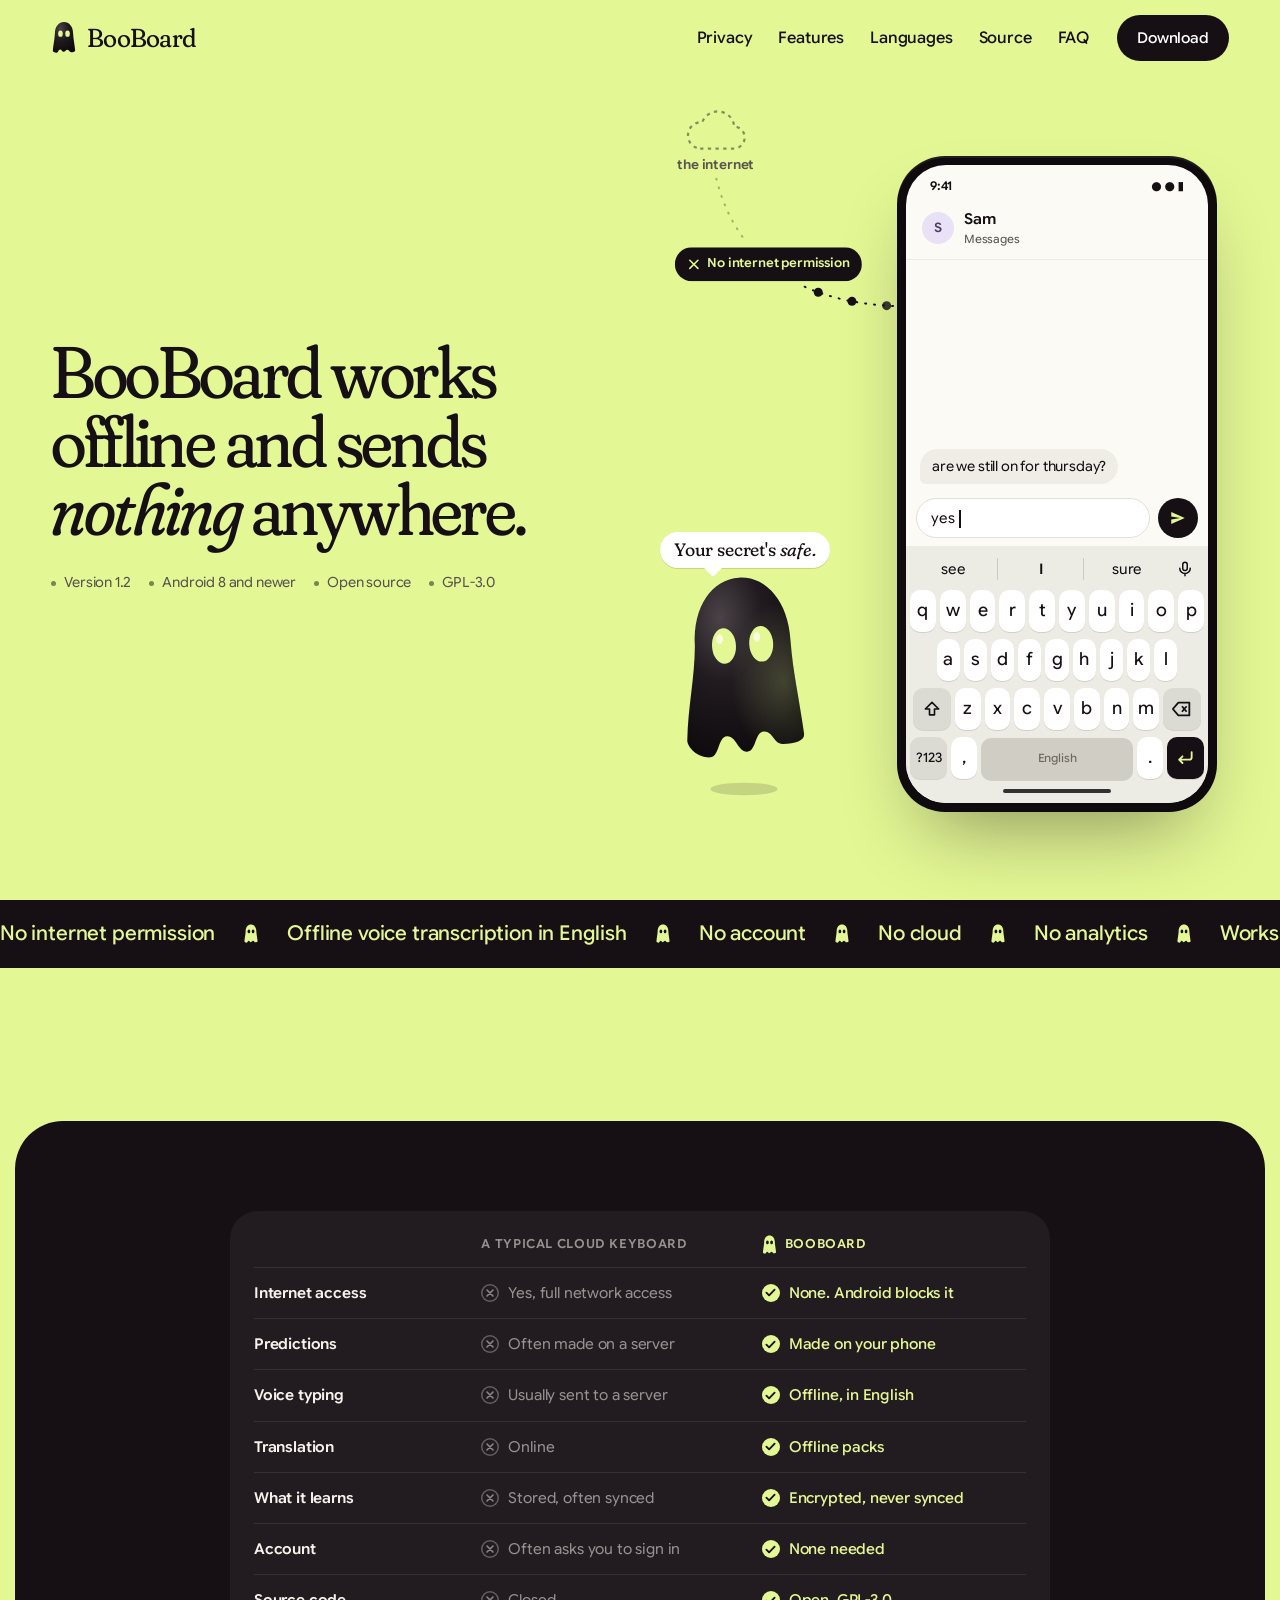
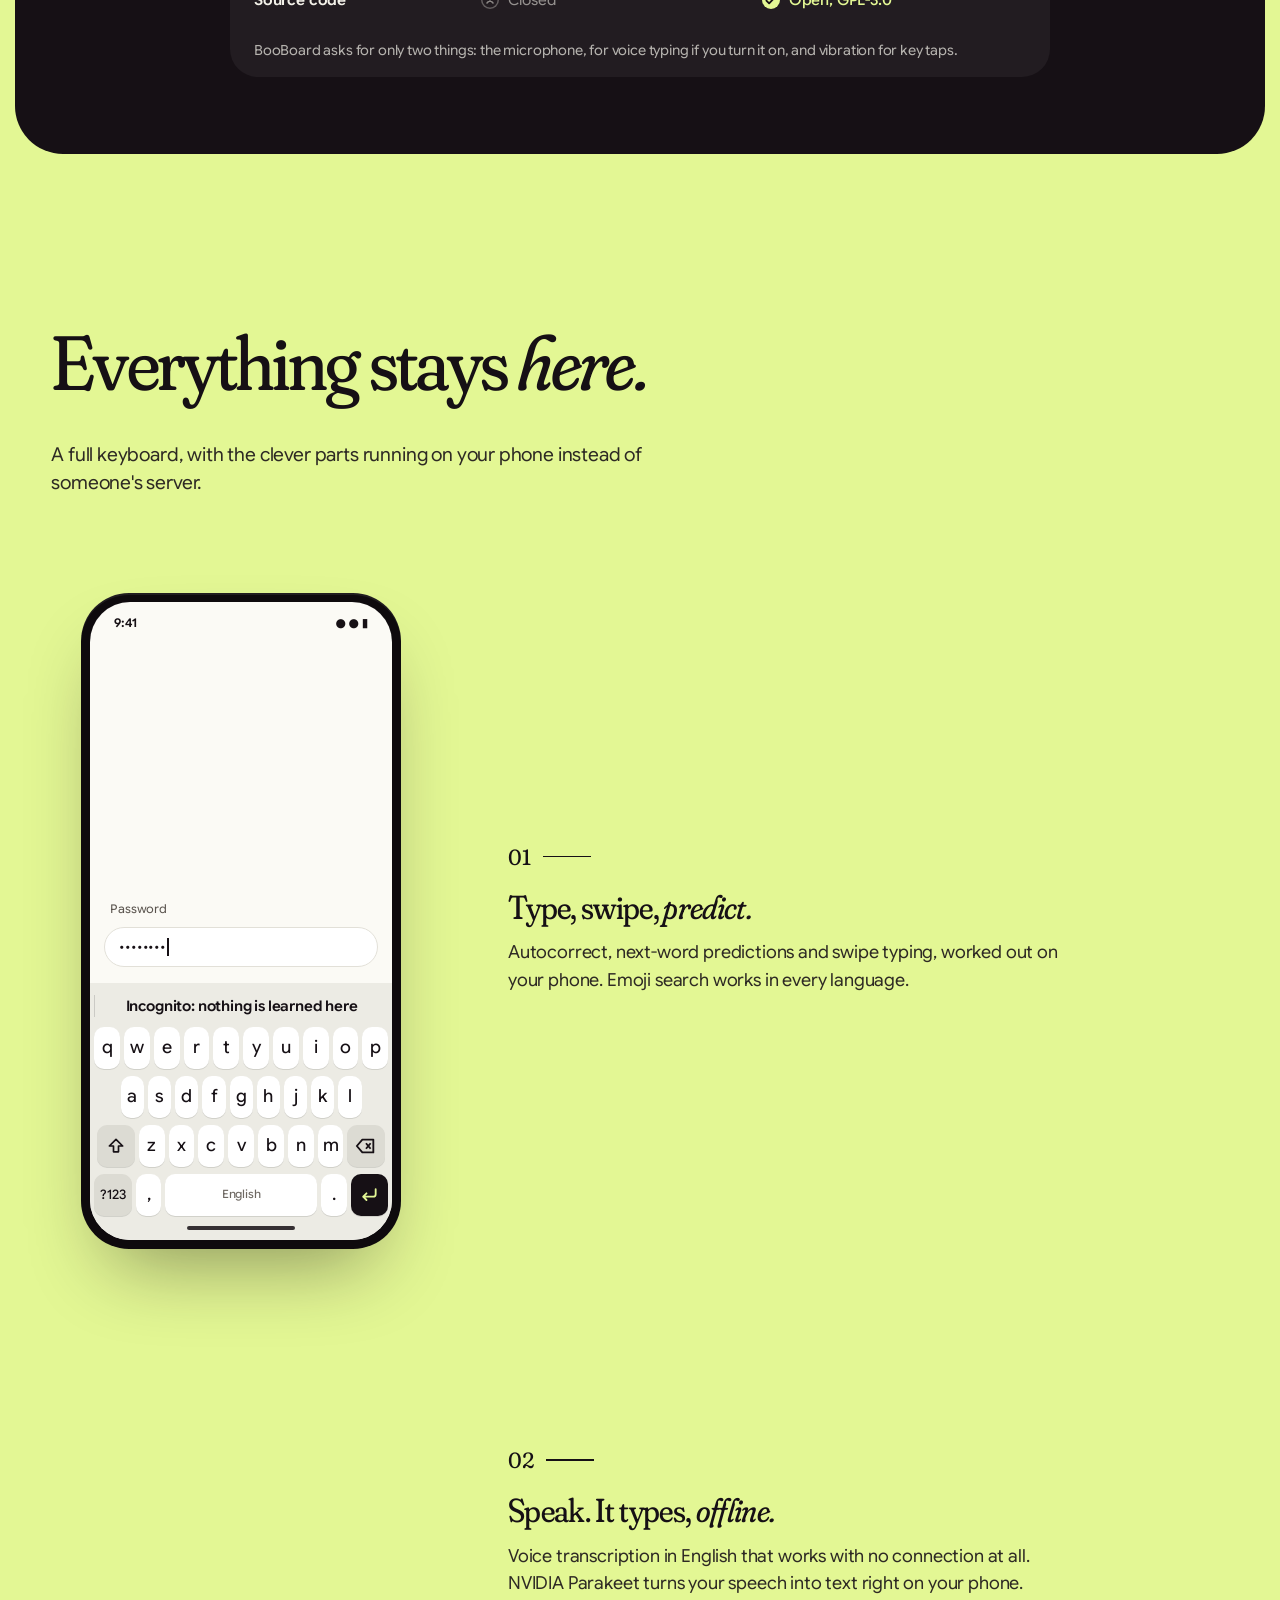
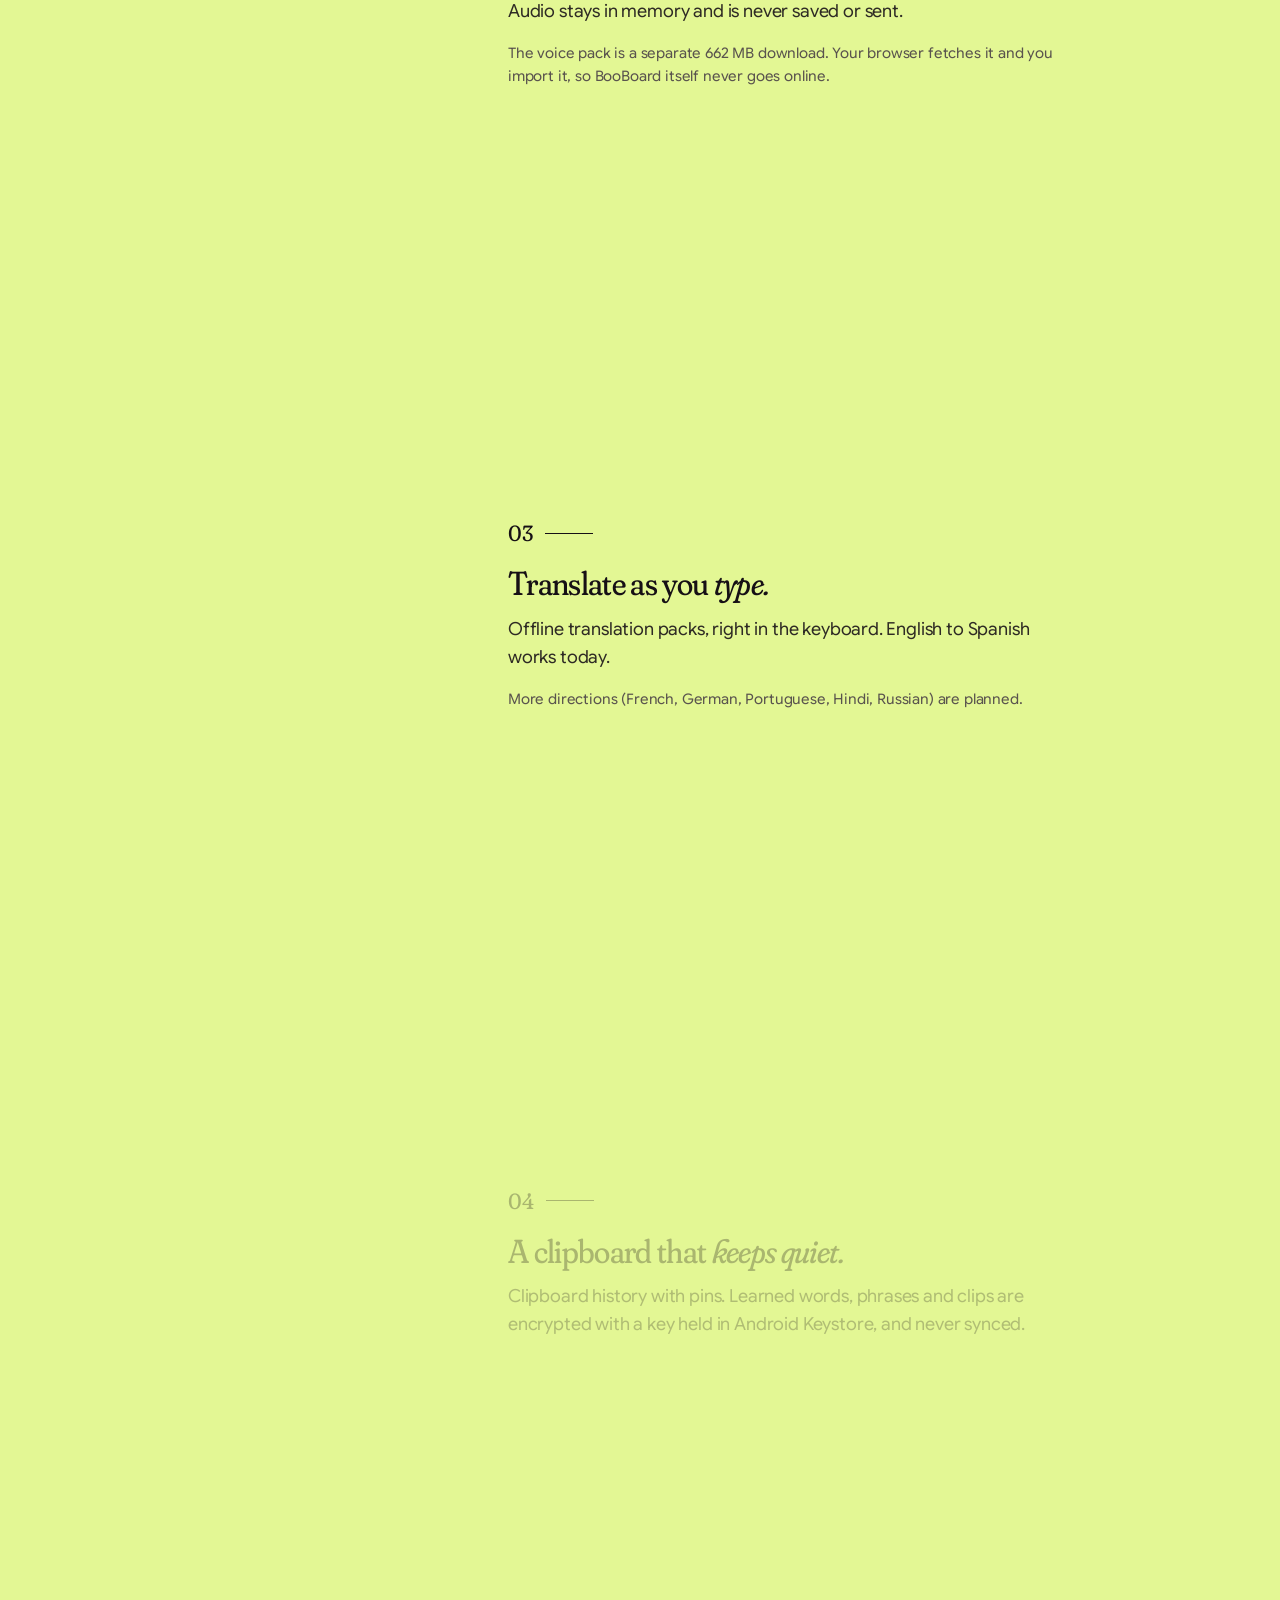
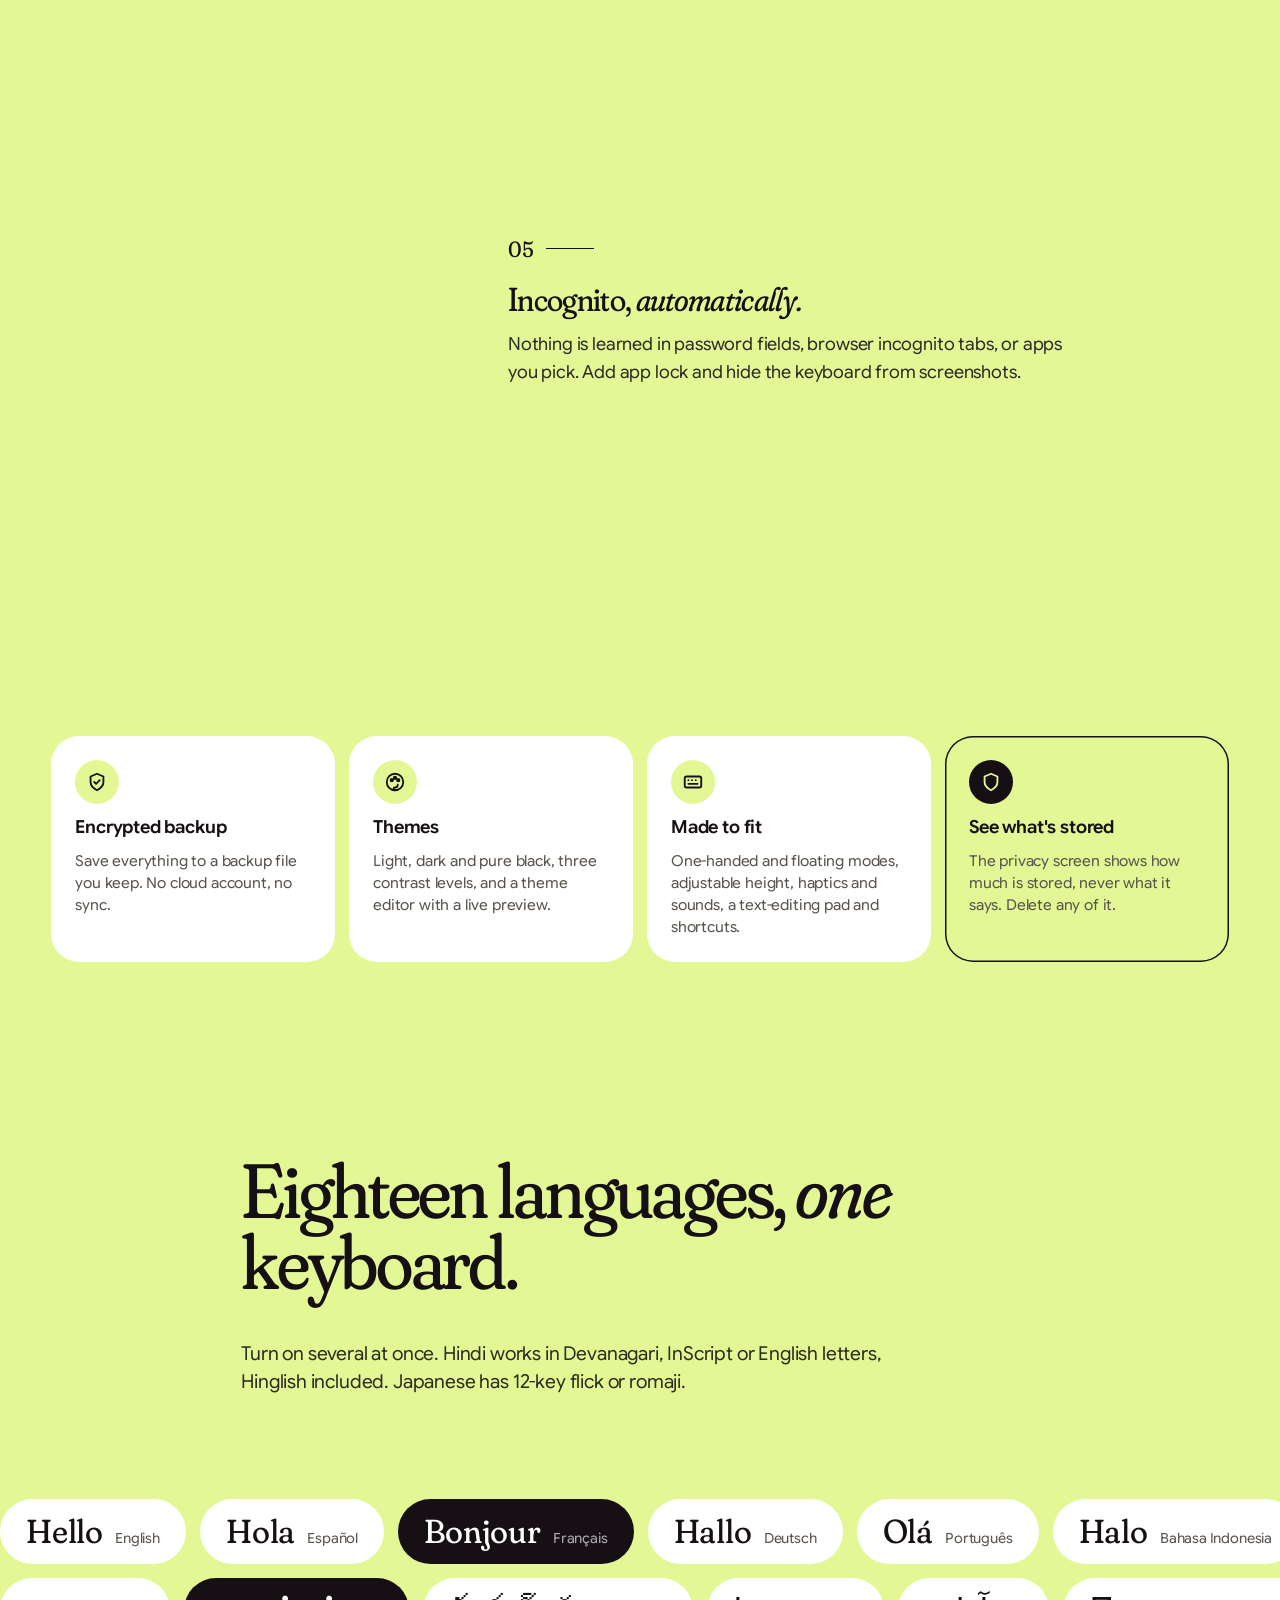
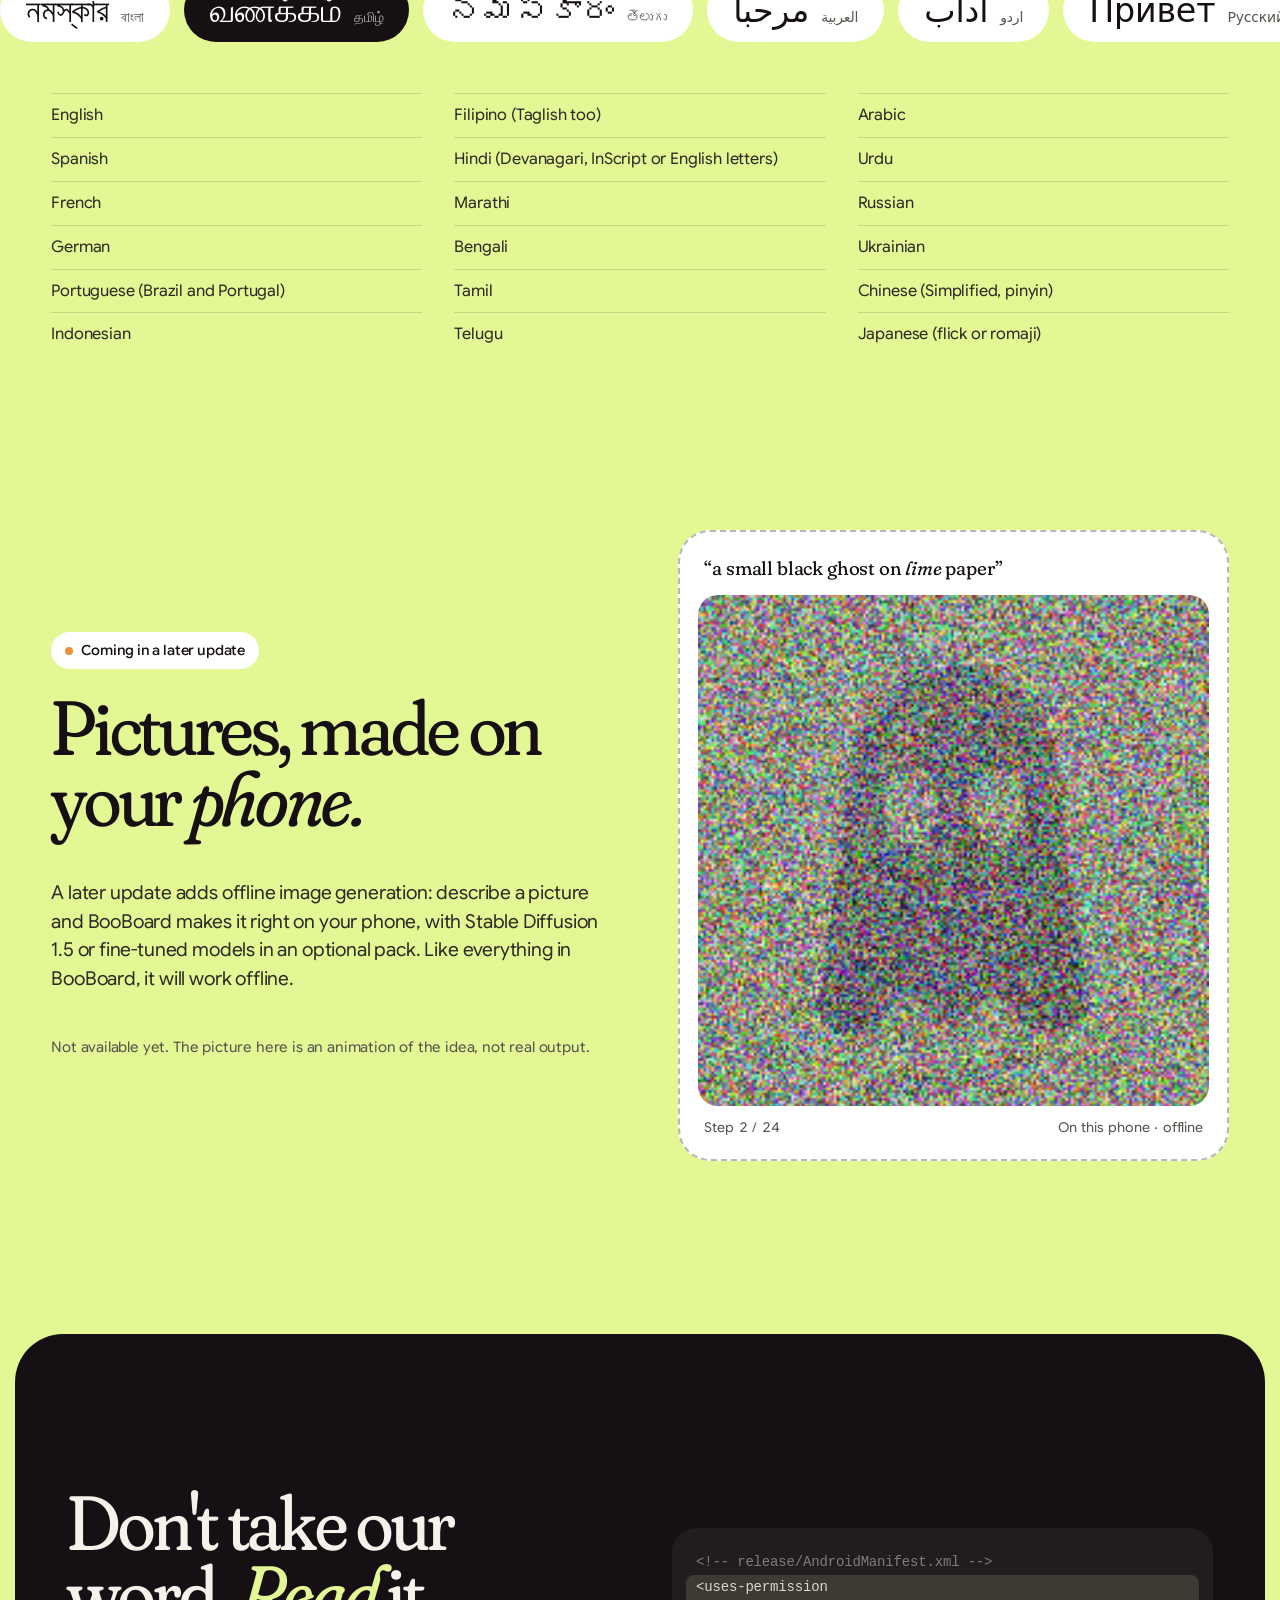
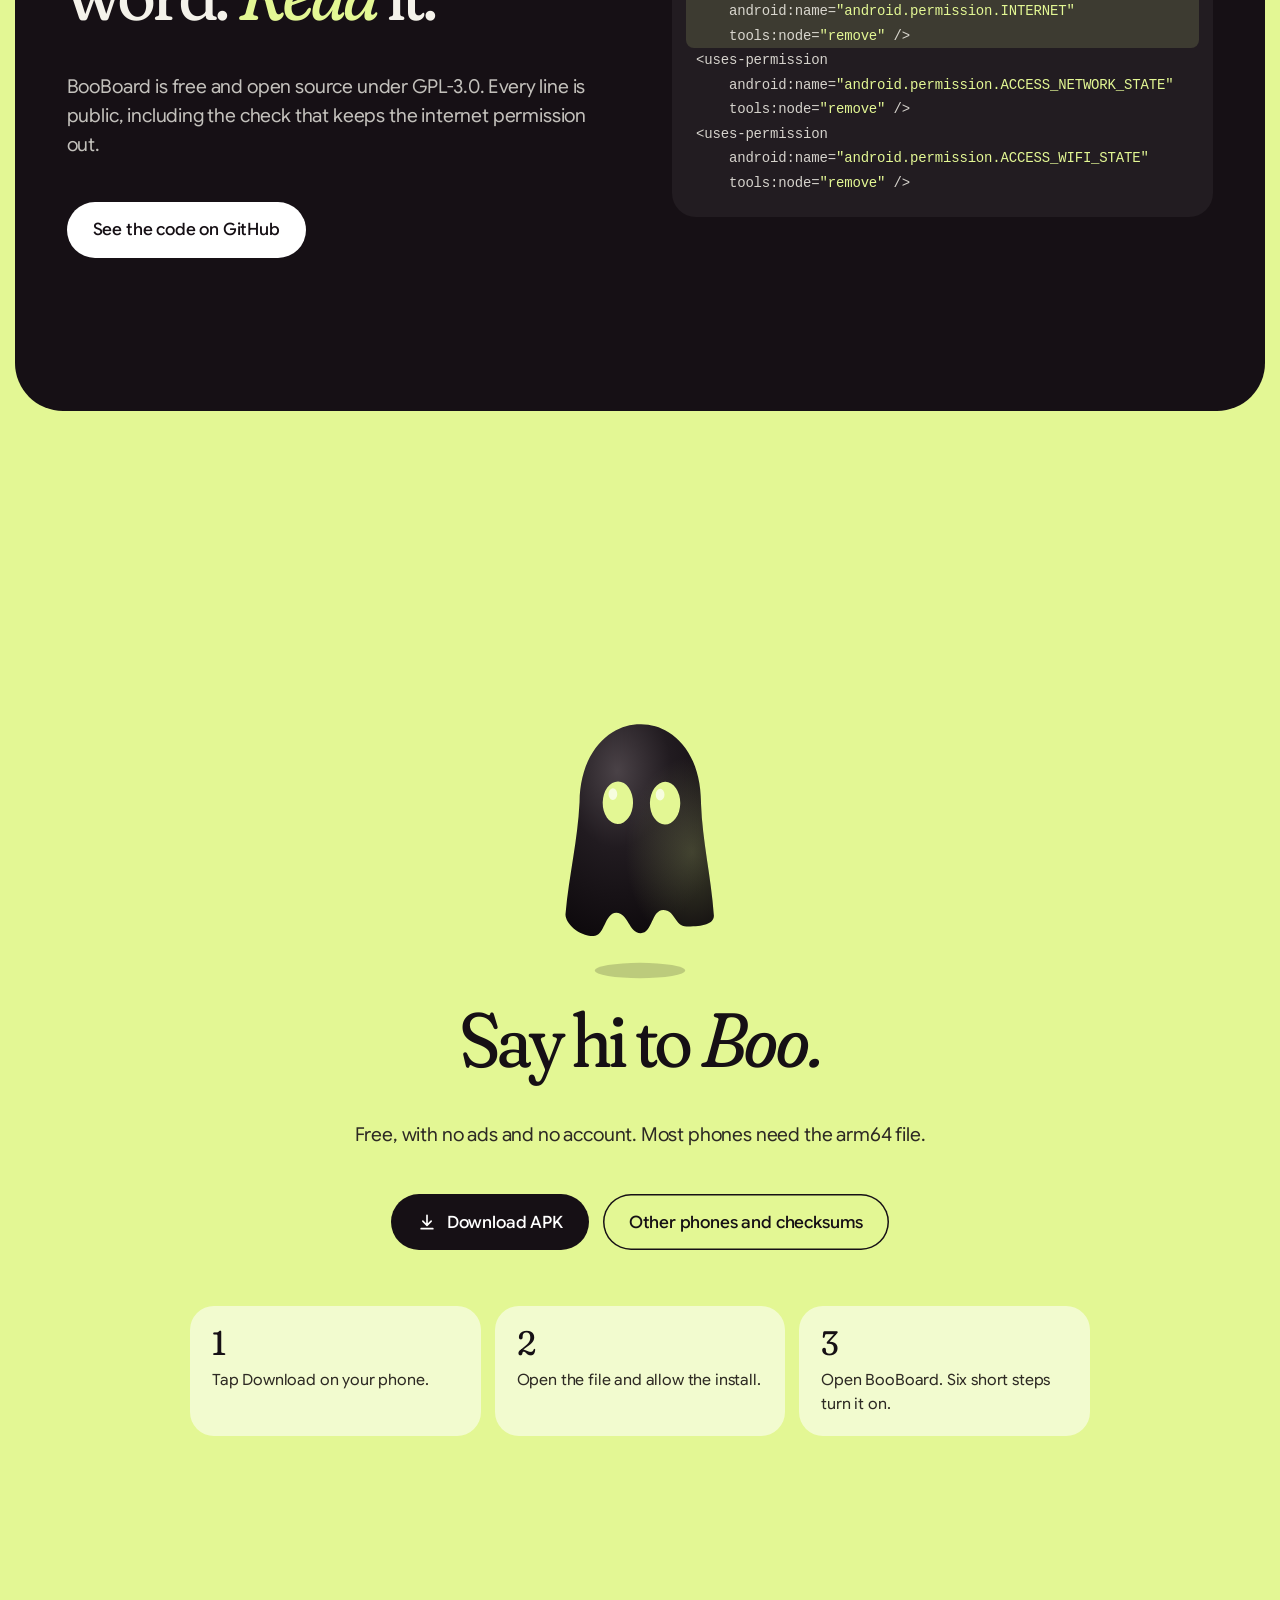
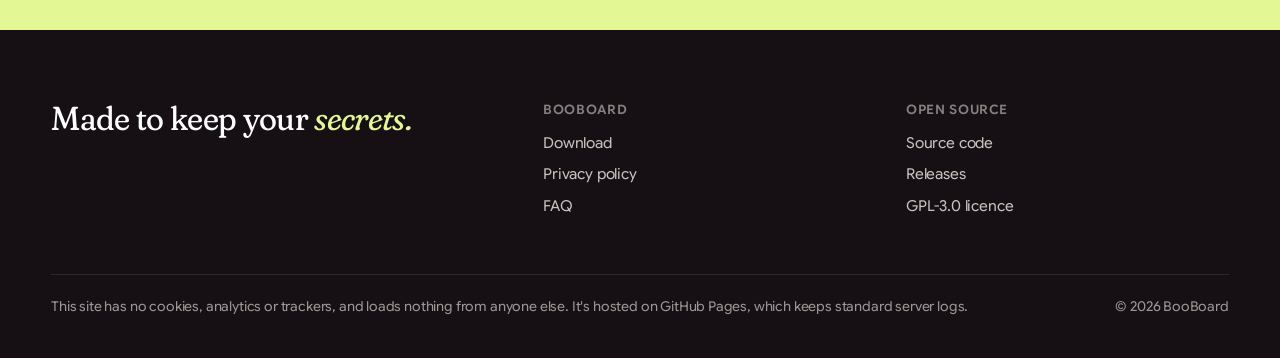
==== index.html @ db261855 "booboard.com: first version of the site" ====
<!doctype html>
<html lang="en">
<head>
<meta charset="utf-8">
<meta name="viewport" content="width=device-width, initial-scale=1">
<meta http-equiv="Content-Security-Policy" content="default-src 'none'; script-src 'self'; style-src 'self' 'unsafe-inline'; img-src 'self' data:; font-src 'self'; connect-src 'none'; base-uri 'none'; form-action 'none'; manifest-src 'self'">
<meta name="referrer" content="no-referrer">
<title>BooBoard: the private, offline Android keyboard</title>
<meta name="description" content="BooBoard works offline and sends nothing anywhere. A free, open-source Android keyboard with no internet permission.">
<link rel="canonical" href="https://booboard.com/">
<meta property="og:type" content="website">
<meta property="og:site_name" content="BooBoard">
<meta property="og:title" content="BooBoard: the private, offline Android keyboard">
<meta property="og:description" content="BooBoard works offline and sends nothing anywhere. A free, open-source Android keyboard with no internet permission.">
<meta property="og:url" content="https://booboard.com/">
<meta name="theme-color" content="#E3F794">
<link rel="icon" href="/assets/favicon.svg" type="image/svg+xml">
<link rel="preload" href="/assets/fonts/fraunces.woff2" as="font" type="font/woff2" crossorigin>
<link rel="preload" href="/assets/fonts/google-sans-flex.woff2" as="font" type="font/woff2" crossorigin>
<link rel="stylesheet" href="/assets/site.css">
</head>
<body>
<a class="sr" href="#main">Skip to content</a>

<!-- ============ NAV ============ -->
<header class="nav" id="nav">
  <div class="wrap">
    <a class="logo" href="/" aria-label="BooBoard home"><svg viewBox="0 0 100 134" aria-hidden="true"><defs><radialGradient id="lg" cx="34%" cy="22%" r="80%"><stop offset="0" stop-color="#4A4247"/><stop offset=".45" stop-color="#211B20"/><stop offset="1" stop-color="#0E0A0D"/></radialGradient></defs><path d="M6 116C8 92 13 73 14 50C14 22 30 4 50 4C70 4 86 22 86 50C87 73 92 92 94 116C94 121 87.04 122.85 78.04 122.85C71.04 122.85 70.74 113.01 63.74 113.01C56.74 113.01 55.48 121.58 48.48 121.58C41.48 121.58 41.65 112.49 34.65 112.49C27.65 112.49 28 125 21 125C12 125 6 121 6 116Z" fill="url(#lg)"/><ellipse cx="36" cy="50" rx="9" ry="12.5" fill="#E3F794"/><ellipse cx="64" cy="50" rx="9" ry="12.5" fill="#E3F794"/></svg>BooBoard</a>
    <ul>
      <li><a href="#privacy">Privacy</a></li>
      <li><a href="#features">Features</a></li>
      <li><a href="#languages">Languages</a></li>
      <li><a href="#source">Source</a></li>
      <li><a href="/faq.html">FAQ</a></li>
    </ul>
    <a class="btn dark" href="#download">Download</a>
  </div>
</header>

<main id="main">
<!-- ============ HERO ============ -->
<div class="wrap hero">
  <div class="copy">
    <h1 class="h h1 kinetic" id="heroTitle" data-letters="nothing" style="--k0:.2s">BooBoard works offline and sends <em>nothing</em> anywhere.</h1>
    <div class="meta fade-up" style="--d:1.1s"><span>Version 1.2</span><span>Android 8 and newer</span><span>Open source</span><span>GPL-3.0</span></div>
  </div>

  <div class="art" id="art" aria-hidden="true">
    <svg class="net" id="net"><path class="near" fill="none" stroke="#161015" stroke-width="2" stroke-dasharray="1 8" stroke-linecap="round"/><path class="far" fill="none" stroke="#161015" stroke-opacity=".3" stroke-width="2" stroke-dasharray="1 8" stroke-linecap="round"/><g class="packets"></g></svg>
    <div class="cut" id="cut"><svg width="14" height="14" viewBox="0 0 24 24" fill="none" stroke="currentColor" stroke-width="2.6" stroke-linecap="round"><path d="M5 5l14 14M19 5L5 19"/></svg>No internet permission</div>
    <div class="cloud" id="cloud"><svg width="64" height="44" viewBox="0 0 58 40" fill="none" stroke="#161015" stroke-opacity=".45" stroke-width="2"><path d="M15 36h30a10 10 0 0 0 1-20A15 15 0 0 0 17 12 12 12 0 0 0 15 36z" stroke-dasharray="3 4"/></svg><span>the internet</span></div>
    <div class="phone" id="heroPhone"></div>
    <div class="bubble">Your secret's <em>safe.</em></div>
    <div class="boo-host" id="heroBoo"></div>
  </div>
</div>

<!-- ============ TICKER ============ -->
<div class="ticker" aria-label="No internet permission. Offline voice transcription in English. No account. No cloud. No analytics. Works in airplane mode. Open source.">
  <div class="track" aria-hidden="true"></div>
</div>

<!-- ============ PROOF ============ -->
<section id="privacy" class="sec">
  <div class="inkband sec">
    <div class="wrap">
      <div class="vs in-view" id="perm" role="table" aria-label="A typical cloud keyboard compared with BooBoard">
        <div class="vs-head" role="row"><span role="columnheader"><span class="sr">Feature</span></span><span class="them" role="columnheader">A typical cloud keyboard</span><span class="us" role="columnheader"><span class="boo-glyph"></span>BooBoard</span></div>
        <div class="vs-row" role="row" style="--r:0"><b role="rowheader">Internet access</b><span class="them" role="cell">Yes, full network access</span><span class="us" role="cell">None. Android blocks it</span></div>
        <div class="vs-row" role="row" style="--r:1"><b role="rowheader">Predictions</b><span class="them" role="cell">Often made on a server</span><span class="us" role="cell">Made on your phone</span></div>
        <div class="vs-row" role="row" style="--r:2"><b role="rowheader">Voice typing</b><span class="them" role="cell">Usually sent to a server</span><span class="us" role="cell">Offline, in English</span></div>
        <div class="vs-row" role="row" style="--r:3"><b role="rowheader">Translation</b><span class="them" role="cell">Online</span><span class="us" role="cell">Offline packs</span></div>
        <div class="vs-row" role="row" style="--r:4"><b role="rowheader">What it learns</b><span class="them" role="cell">Stored, often synced</span><span class="us" role="cell">Encrypted, never synced</span></div>
        <div class="vs-row" role="row" style="--r:5"><b role="rowheader">Account</b><span class="them" role="cell">Often asks you to sign in</span><span class="us" role="cell">None needed</span></div>
        <div class="vs-row" role="row" style="--r:6"><b role="rowheader">Source code</b><span class="them" role="cell">Closed</span><span class="us" role="cell">Open, GPL-3.0</span></div>
        <p class="check">BooBoard asks for only two things: the microphone, for voice typing if you turn it on, and vibration for key taps.</p>
      </div>
    </div>
  </div>
</section>

<!-- ============ FEATURES (scrollytelling) ============ -->
<section id="features" class="wrap sec" style="padding-top:20px">
  <div class="sec-head in-view">
    <h2 class="h h2">Everything stays <em>here.</em></h2>
    <p class="lead">A full keyboard, with the clever parts running on your phone instead of someone's server.</p>
  </div>
  <div class="story">
    <div class="stick"><div class="phone" id="storyPhone" aria-hidden="true"></div></div>
    <div class="steps" id="steps">
      <div class="step" data-pane="swipe"><div class="num">01</div><h3 class="h h3">Type, swipe, <em>predict.</em></h3><p>Autocorrect, next-word predictions and swipe typing, worked out on your phone. Emoji search works in every language.</p></div>
      <div class="step" data-pane="voice"><div class="num">02</div><h3 class="h h3">Speak. It types, <em>offline.</em></h3><p>Voice transcription in English that works with no connection at all. NVIDIA Parakeet turns your speech into text right on your phone. Audio stays in memory and is never saved or sent.</p><p class="note">The voice pack is a separate 662 MB download. Your browser fetches it and you import it, so BooBoard itself never goes online.</p></div>
      <div class="step" data-pane="translate"><div class="num">03</div><h3 class="h h3">Translate as you <em>type.</em></h3><p>Offline translation packs, right in the keyboard. English to Spanish works today.</p><p class="note">More directions (French, German, Portuguese, Hindi, Russian) are planned.</p></div>
      <div class="step" data-pane="clip"><div class="num">04</div><h3 class="h h3">A clipboard that <em>keeps quiet.</em></h3><p>Clipboard history with pins. Learned words, phrases and clips are encrypted with a key held in Android Keystore, and never synced.</p></div>
      <div class="step" data-pane="incog"><div class="num">05</div><h3 class="h h3">Incognito, <em>automatically.</em></h3><p>Nothing is learned in password fields, browser incognito tabs, or apps you pick. Add app lock and hide the keyboard from screenshots.</p></div>
    </div>
    <div class="sdots" id="sdots" role="tablist" aria-label="Feature"></div>
  </div>

  <div class="bento in-view">
    <div class="card"><span class="lic"><svg viewBox="0 0 24 24" fill="none" stroke="#161015" stroke-width="2" stroke-linecap="round" stroke-linejoin="round"><path d="M12 3l7 3v6c0 4-3 7-7 9-4-2-7-5-7-9V6z"/><path d="M9 12l2 2 4-4"/></svg></span><b>Encrypted backup</b><p>Save everything to a backup file you keep. No cloud account, no sync.</p></div>
    <div class="card"><span class="lic"><svg viewBox="0 0 24 24" fill="none" stroke="#161015" stroke-width="2" stroke-linecap="round"><circle cx="12" cy="12" r="9"/><circle cx="8.5" cy="10" r="1.3" fill="#161015"/><circle cx="12" cy="7.5" r="1.3" fill="#161015"/><circle cx="15.5" cy="10" r="1.3" fill="#161015"/><path d="M12 21c-2 0-2-3 0-3s3-1 3-3"/></svg></span><b>Themes</b><p>Light, dark and pure black, three contrast levels, and a theme editor with a live preview.</p></div>
    <div class="card"><span class="lic"><svg viewBox="0 0 24 24" fill="none" stroke="#161015" stroke-width="2" stroke-linecap="round"><rect x="3" y="6" width="18" height="12" rx="2"/><path d="M7 10h.01M11 10h.01M15 10h.01M7 14h10"/></svg></span><b>Made to fit</b><p>One-handed and floating modes, adjustable height, haptics and sounds, a text-editing pad and shortcuts.</p></div>
    <div class="card" style="background:var(--lime);box-shadow:inset 0 0 0 1.5px var(--ink)"><span class="lic" style="background:var(--ink)"><svg viewBox="0 0 24 24" fill="none" stroke="#E3F794" stroke-width="2" stroke-linecap="round" stroke-linejoin="round"><path d="M12 3l7 3v6c0 4-3 7-7 9-4-2-7-5-7-9V6z"/></svg></span><b>See what's stored</b><p>The privacy screen shows how much is stored, never what it says. Delete any of it.</p></div>
  </div>
</section>

<!-- ============ LANGUAGES ============ -->
<section id="languages" class="sec" style="padding-top:40px">
  <div class="wrap sec-head in-view">
    <h2 class="h h2">Eighteen languages, <em>one</em> keyboard.</h2>
    <p class="lead">Turn on several at once. Hindi works in Devanagari, InScript or English letters, Hinglish included. Japanese has 12-key flick or romaji.</p>
  </div>
  <div class="langs" aria-hidden="true">
    <div class="mq" id="mq1"></div>
    <div class="mq rev" id="mq2"></div>
  </div>
  <div class="wrap"><div class="langlist" id="langlist"></div></div>
</section>

<!-- ============ COMING: IMAGES ============ -->
<section class="wrap sec" style="padding-top:20px">
  <div class="coming">
    <div class="in-view" style="display:grid;gap:24px;justify-items:start">
      <div class="kicker soon"><i></i>Coming in a later update</div>
      <h2 class="h h2">Pictures, made on your <em>phone.</em></h2>
      <p class="lead">A later update adds offline image generation: describe a picture and BooBoard makes it right on your phone, with Stable Diffusion 1.5 or fine-tuned models in an optional pack. Like everything in BooBoard, it will work offline.</p>
      <p style="font-size:14.5px;color:var(--muted);margin:0">Not available yet. The picture here is an animation of the idea, not real output.</p>
    </div>
    <div class="canvas-card dashed in-view" aria-hidden="true">
      <div class="prompt">“a small black ghost on <em>lime</em> paper”</div>
      <canvas id="gen" width="192" height="192"></canvas>
      <div class="bar"><span id="genStep">Step 0 / 24</span><span>On this phone · offline</span></div>
    </div>
  </div>
</section>

<!-- ============ OPEN SOURCE ============ -->
<section id="source" class="sec" style="padding-top:20px">
  <div class="inkband sec">
    <div class="wrap os">
      <div class="in-view" style="display:grid;gap:24px;justify-items:start">
        <h2 class="h h2">Don't take our word. <em>Read</em> it.</h2>
        <p class="lead">BooBoard is free and open source under GPL-3.0. Every line is public, including the check that keeps the internet permission out.</p>
        <a class="btn dark" href="https://github.com/knandu18/booboard">See the code on GitHub</a>
      </div>
      <pre class="code in-view" aria-label="Lines from BooBoard's release manifest that remove the internet, network state and Wi-Fi state permissions."><span class="ln c">&lt;!-- release/AndroidManifest.xml --&gt;</span><span class="ln hl">&lt;uses-permission
    android:name=<span class="t">"android.permission.INTERNET"</span>
    tools:node=<span class="t">"remove"</span> /&gt;</span><span class="ln">&lt;uses-permission
    android:name=<span class="t">"android.permission.ACCESS_NETWORK_STATE"</span>
    tools:node=<span class="t">"remove"</span> /&gt;</span><span class="ln">&lt;uses-permission
    android:name=<span class="t">"android.permission.ACCESS_WIFI_STATE"</span>
    tools:node=<span class="t">"remove"</span> /&gt;</span></pre>
    </div>
  </div>
</section>

<!-- ============ DOWNLOAD ============ -->
<section id="download" class="wrap sec">
  <div class="dl">
    <div id="dlBoo" aria-hidden="true"></div>
    <h2 class="h h2 in-view">Say hi to <em>Boo.</em></h2>
    <p class="lead in-view" style="text-align:center">Free, with no ads and no account. Most phones need the arm64 file.</p>
    <div class="cta in-view">
      <a class="btn dark" href="https://github.com/knandu18/booboard/releases/latest/download/app-arm64-v8a-foss-release.apk"><svg viewBox="0 0 24 24" fill="none" stroke="currentColor" stroke-width="2" stroke-linecap="round" stroke-linejoin="round" aria-hidden="true"><path d="M12 4v12m0 0l-5-5m5 5l5-5M5 20h14"/></svg>Download APK</a>
      <a class="btn line" href="https://github.com/knandu18/booboard/releases/latest">Other phones and checksums</a>
    </div>
    <div class="steps3 in-view">
      <div><b>1</b>Tap Download on your phone.</div>
      <div><b>2</b>Open the file and allow the install.</div>
      <div><b>3</b>Open BooBoard. Six short steps turn it on.</div>
    </div>
  </div>
</section>
</main>

<footer>
  <div class="wrap">
    <div class="top">
      <div class="tag">Made to keep your <em>secrets.</em></div>
      <div><h4>BooBoard</h4><ul><li><a href="#download">Download</a></li><li><a href="/privacy.html">Privacy policy</a></li><li><a href="/faq.html">FAQ</a></li></ul></div>
      <div><h4>Open source</h4><ul><li><a href="https://github.com/knandu18/booboard">Source code</a></li><li><a href="https://github.com/knandu18/booboard/releases">Releases</a></li><li><a href="https://github.com/knandu18/booboard/blob/main/LICENSE">GPL-3.0 licence</a></li></ul></div>
    </div>
    <div class="fine">
      <span>This site has no cookies, analytics or trackers, and loads nothing from anyone else. It's hosted on GitHub Pages, which keeps standard server logs.</span>
      <span>© 2026 BooBoard</span>
    </div>
  </div>
</footer>

<script src="/assets/site.js"></script>
</body>
</html>
---- assets/site.css ----
/* BooBoard site. Fonts are served from this site only (SIL OFL 1.1, see fonts/OFL-*.txt). */
@font-face { font-family: Fraunces; src: url(fonts/fraunces.woff2) format("woff2"); font-weight: 400; font-style: normal; font-display: swap; }
@font-face { font-family: Fraunces; src: url(fonts/fraunces-italic.woff2) format("woff2"); font-weight: 400; font-style: italic; font-display: swap; }
@font-face { font-family: GSF; src: url(fonts/google-sans-flex.woff2) format("woff2"); font-weight: 400 700; font-display: swap; }

:root {
  --lime: #E3F794; --ink: #161015; --graphite: #2E2A24; --muted: #5A544E; --paper: #F6F5EE; --white: #fff;
  --rule: rgba(22,16,21,.14); --pending: #E8913A;
  /* placeholder keyboard (lime keyboard design not final): change only these */
  --kb-bg: #ECEBE4; --kb-key: #FFFFFF; --kb-fn: #DCDBD3; --kb-label: #161015; --kb-act: #161015; --kb-act-label: #E3F794;
  --kb-trail: #161015; --kb-strip: #161015;
  --pad: clamp(20px, 4vw, 56px);
  --ease: cubic-bezier(.2,.8,.2,1);
}
* { box-sizing: border-box; }
html { scroll-behavior: smooth; }
body { margin: 0; background: var(--lime); color: var(--ink); font: 400 17px/1.55 GSF, system-ui, sans-serif; letter-spacing: -0.01em; -webkit-font-smoothing: antialiased; overflow-x: hidden; }
a { color: inherit; }
img, svg { display: block; }
.wrap { max-width: 1280px; margin: 0 auto; padding: 0 var(--pad); }
.sr { position: absolute; width: 1px; height: 1px; overflow: hidden; clip: rect(0 0 0 0); white-space: nowrap; }
:focus-visible { outline: 3px solid var(--ink); outline-offset: 3px; border-radius: 8px; }
.inkband :focus-visible { outline-color: var(--lime); }

/* type */
.h { font-family: Fraunces, Georgia, serif; font-weight: 400; font-variation-settings: "SOFT" 100, "WONK" 0, "opsz" 144; letter-spacing: -0.03em; line-height: .92; margin: 0; }
.h em { font-style: italic; font-variation-settings: "SOFT" 100, "WONK" 1, "opsz" 144; }
.h1 { font-size: clamp(46px, 5.7vw, 94px); line-height: .94; letter-spacing: -0.035em; }
.h2 { font-size: clamp(42px, 6vw, 92px); }
.h3 { font-size: clamp(28px, 2.6vw, 38px); letter-spacing: -0.02em; line-height: 1; }
.lead { font-size: clamp(18px, 1.5vw, 21px); line-height: 1.5; color: var(--graphite); max-width: min(34em, 100%); }
.kicker { display: inline-flex; align-items: center; gap: 8px; font-size: 14px; font-weight: 500; padding: 8px 14px; border-radius: 60px; background: var(--white); }
.kicker i { width: 8px; height: 8px; border-radius: 50%; background: var(--ink); }
.kicker.soon i { background: var(--pending); }

/* buttons: black pills; lime is never the main button colour */
.btn { display: inline-flex; align-items: center; gap: 10px; height: 56px; padding: 0 26px; border-radius: 60px; font: 500 17px GSF, sans-serif; letter-spacing: -0.01em; text-decoration: none; border: 0; cursor: pointer; transition: transform .25s var(--ease), background .2s; }
.btn.dark { background: var(--ink); color: #fff; }
.btn.dark:hover { transform: translateY(-2px); }
.btn.dark:active { transform: translateY(0) scale(.98); }
.btn.line { background: transparent; color: var(--ink); box-shadow: inset 0 0 0 1.5px var(--ink); }
.btn.line:hover { background: rgba(22,16,21,.06); }
.btn.text { background: none; color: var(--ink); padding: 0 6px; height: auto; text-decoration: underline; text-underline-offset: 4px; text-decoration-thickness: 1.5px; }
.inkband .btn.dark { background: #fff; color: var(--ink); }
.btn svg { width: 20px; height: 20px; }

/* ---------- nav ---------- */
.nav { position: sticky; top: 0; z-index: 50; transition: background .3s, box-shadow .3s; }
.nav.scrolled { background: rgba(227,247,148,.86); backdrop-filter: blur(14px); -webkit-backdrop-filter: blur(14px); box-shadow: 0 1px 0 var(--rule); }
.nav .wrap { display: flex; align-items: center; height: 76px; gap: 28px; }
.logo { display: flex; align-items: center; gap: 10px; text-decoration: none; font-family: Fraunces; font-variation-settings: "SOFT" 100, "opsz" 72; font-size: 26px; letter-spacing: -0.03em; }
.logo svg { width: 26px; height: 34px; }
.nav ul { display: flex; gap: 26px; list-style: none; margin: 0 0 0 auto; padding: 0; font-size: 16px; font-weight: 500; }
.nav ul a { text-decoration: none; padding: 6px 0; background: linear-gradient(var(--ink),var(--ink)) 0 100%/0 1.5px no-repeat; transition: background-size .3s var(--ease); }
.nav ul a:hover { background-size: 100% 1.5px; }
.nav .btn { height: 46px; padding: 0 20px; font-size: 15px; }
@media (max-width: 760px) { .nav ul { display: none; } .nav .btn { margin-left: auto; } }

/* ---------- hero ---------- */
.hero { position: relative; min-height: calc(100svh - 76px); display: grid; grid-template-columns: 1fr 1fr; align-items: center; gap: 24px; padding-top: 12px; padding-bottom: 56px; }
.hero .copy > * + * { margin-top: 28px; }
.hero .cta { display: flex; flex-wrap: wrap; align-items: center; gap: 14px 18px; }
.meta { display: flex; flex-wrap: wrap; gap: 8px 18px; font-size: 14px; color: var(--muted); }
.meta span::before { content: ""; display: inline-block; width: 5px; height: 5px; border-radius: 50%; background: var(--ink); opacity: .5; margin-right: 8px; vertical-align: middle; }
/* word reveal */
/* Headline motion taken from the Jitter scene: each word simply appears, one every 100 ms, like a message being typed. */
.kinetic { position: relative; }
.kinetic .w { display: inline-block; white-space: nowrap; }
.kinetic .w > span { opacity: 0; }
.kinetic.go .w > span { animation: appear 1ms linear forwards; animation-delay: calc(var(--i) * 100ms + var(--k0, 0ms)); }
@keyframes appear { to { opacity: 1; } }
.kinetic .l { display: inline-block; }
.kinetic.go.ghost .l { animation: ghostOut 2.6s ease-in-out both; animation-delay: calc(var(--j) * 95ms); }
@keyframes ghostOut { 0%, 100% { opacity: 1; transform: none; filter: none; } 35%, 55% { opacity: .1; transform: translateY(-.12em) scale(.96); filter: blur(3px); } }
@keyframes pop { 0% { transform: scale(0); } 58% { transform: scale(1.1); } 100% { transform: scale(1); } }
.fade-up { opacity: 0; transform: translateY(18px); animation: fadeUp .8s var(--ease) forwards; animation-delay: var(--d, .6s); }
@keyframes fadeUp { to { opacity: 1; transform: none; } }

/* hero art: phone on the right, Boo + bubble in the free space to its left, the cut line top-left */
.art { position: relative; height: 740px; }
.art .phone { position: absolute; right: 12px; top: 60px; z-index: 2; animation: phoneIn 1.1s var(--ease) .35s both; }
@keyframes phoneIn { from { opacity: 0; transform: translateY(60px) rotate(3deg); } to { opacity: 1; transform: none; } }
.art .boo-host { position: absolute; left: 8px; bottom: 40px; z-index: 4; animation: booIn 1s cubic-bezier(.3,1.4,.5,1) .9s both; }
@keyframes booIn { from { opacity: 0; transform: translate(-30px, 30px) scale(.7); } to { opacity: 1; transform: none; } }
.bubble { position: absolute; z-index: 5; background: #fff; border-radius: 18px; padding: 8px 14px; font-family: Fraunces; font-variation-settings: "SOFT" 100, "opsz" 36; font-size: 18px; line-height: 1.1; white-space: nowrap; box-shadow: 0 1px 0 var(--rule); }
.bubble em { font-style: italic; font-variation-settings: "SOFT" 100, "WONK" 1, "opsz" 36; }
.art .bubble { left: 8px; bottom: 268px; animation: fadeUp .6s var(--ease) 1.6s both, drift 5s ease-in-out 2.2s infinite; }
.art .bubble::after { content: ""; position: absolute; left: 46px; bottom: -6px; width: 14px; height: 14px; background: #fff; transform: rotate(45deg); border-radius: 2px; }
@keyframes drift { 0%,100% { translate: 0 0; } 50% { translate: 0 -8px; } }
/* the cut internet line (laid out by JS from the phone's position) */
.net { position: absolute; inset: 0; width: 100%; height: 100%; overflow: visible; z-index: 1; pointer-events: none; animation: fadeUp .8s var(--ease) 1.3s both; }
.cloud { position: absolute; z-index: 1; display: flex; flex-direction: column; align-items: center; gap: 2px; font-size: 13px; font-weight: 600; color: var(--muted); translate: -50% -50%; animation: fadeUp .8s var(--ease) 1.3s both; }
.cut { position: absolute; z-index: 3; display: inline-flex; align-items: center; gap: 6px; font-size: 12.5px; font-weight: 600; background: var(--ink); color: var(--lime); padding: 7px 12px; border-radius: 60px; white-space: nowrap; translate: -50% -50%; animation: fadeUp .8s var(--ease) 1.4s both; }

@media (max-width: 1180px) {
  .hero { grid-template-columns: 1fr; min-height: 0; padding-top: 24px; }
  .art { height: 760px; max-width: 600px; margin: 0 auto; width: 100%; }
}
@media (max-width: 600px) {
  .art { height: 724px; margin-top: 8px; }
  .art .phone { left: 50%; right: auto; margin-left: -160px; top: 178px; scale: .82; transform-origin: top center; }
  .art .boo-host { left: -6px; top: 4px; bottom: auto; scale: .44; transform-origin: top left; }
  .art .bubble { display: none; }
}

/* ---------- phone + placeholder keyboard ---------- */
.phone { width: 320px; height: 656px; border-radius: 48px; background: #0E0A0D; padding: 9px; box-shadow: 0 40px 80px -30px rgba(22,16,21,.45), 0 2px 0 rgba(255,255,255,.08) inset; }
.screen { position: relative; height: 100%; border-radius: 40px; overflow: hidden; background: #FBFAF5; display: flex; flex-direction: column; }
.sbar { display: flex; justify-content: space-between; padding: 12px 24px 4px; font-size: 12px; font-weight: 600; }
.chat-head { display: flex; align-items: center; gap: 10px; padding: 8px 16px 10px; border-bottom: 1px solid #ECEBE4; font-weight: 600; font-size: 15px; }
.chat-head .av { width: 32px; height: 32px; border-radius: 50%; background: #E9E1F5; display: grid; place-items: center; font-size: 13px; color: #4B3E63; }
.chat-head small { display: block; font-weight: 400; font-size: 11.5px; color: var(--muted); }
.thread { flex: 1; padding: 12px 14px 8px; display: flex; flex-direction: column; justify-content: flex-end; gap: 6px; overflow: hidden; font-size: 14px; line-height: 1.35; }
.msg { max-width: 78%; padding: 8px 12px; border-radius: 18px; overflow: hidden; animation: pop .4s ease-out both; }
.msg.in { background: #EFEDE6; align-self: flex-start; border-bottom-left-radius: 6px; transform-origin: 0 100%; }
.msg.out { background: var(--ink); color: #fff; align-self: flex-end; border-bottom-right-radius: 6px; transform-origin: 100% 100%; }
.msg .wd { opacity: 0; } .msg .wd.on { opacity: 1; }
.compose { display: flex; align-items: center; gap: 8px; padding: 6px 10px 8px; }
.compose .field { flex: 1; }
.field { min-height: 40px; background: #fff; border: 1px solid #E2E0D8; border-radius: 22px; padding: 9px 14px; font-size: 14.5px; line-height: 1.4; display: flex; align-items: center; flex-wrap: wrap; }
.field .ph { color: #9A948D; }
.field u { text-decoration-thickness: 1.5px; text-underline-offset: 3px; }
.caret { display: inline-block; width: 2px; height: 18px; background: var(--ink); margin-left: 1px; animation: caret 1s steps(1) infinite; vertical-align: middle; }
@keyframes caret { 50% { opacity: 0; } }
.send { width: 40px; height: 40px; border-radius: 50%; background: var(--ink); display: grid; place-items: center; flex: none; transition: transform .2s; }
.send.tap { transform: scale(.86); }
.kb { position: relative; background: var(--kb-bg); padding: 4px 4px 10px; user-select: none; }
.strip { display: grid; grid-template-columns: 1fr 1fr 1fr 34px; height: 38px; align-items: center; text-align: center; font-size: 14.5px; color: var(--kb-strip); }
.strip span { overflow: hidden; white-space: nowrap; text-overflow: ellipsis; padding: 0 4px; transition: opacity .15s; }
.strip span + span { border-left: 1px solid rgba(22,16,21,.15); }
.strip .best { font-weight: 600; }
.strip .hl { background: var(--ink); color: var(--lime); border-radius: 30px; padding: 4px 10px; justify-self: center; border-left: 0; }
.strip .hl + span { border-left: 0; }
.strip .micb { width: 30px; height: 30px; border-radius: 50%; display: grid; place-items: center; transition: background .2s; }
.strip .micb.on { background: var(--ink); color: var(--lime); }
/* voice overlay on the keys (hero) */
.vo { position: absolute; left: 0; right: 0; top: 42px; bottom: 0; background: var(--kb-bg); z-index: 4; display: grid; place-items: center; align-content: center; gap: 12px; font-size: 13px; color: var(--muted); opacity: 0; pointer-events: none; transition: opacity .3s; }
.vo.on { opacity: 1; }
.vo b { color: var(--ink); }
.rows { display: grid; gap: 7px; padding: 2px 0 4px; }
.row { display: flex; gap: 4px; justify-content: center; }
.k { flex: 0 0 calc((100% - 36px) / 10); height: 42px; border-radius: 10px; background: var(--kb-key); color: var(--kb-label); display: grid; place-items: center; font-size: 18px; font-weight: 450; position: relative; transition: background .12s, transform .12s; box-shadow: 0 1px 0 rgba(22,16,21,.12); }
.k.fn { background: var(--kb-fn); font-size: 13px; flex-basis: calc((100% - 36px) / 10 * 1.45); }
.k.sp { flex: 1 1 auto; font-size: 11.5px; color: #6E6862; }
.k.act { background: var(--kb-act); color: var(--kb-act-label); flex-basis: calc((100% - 36px) / 10 * 1.45); }
.k.down { background: #CFCDC4; transform: translateY(1px); }
.k.act.down { background: #3A3238; }
.popkey { position: absolute; z-index: 6; width: 44px; height: 54px; margin-left: -22px; border-radius: 12px 12px 14px 14px; background: #fff; box-shadow: 0 6px 18px rgba(22,16,21,.22); display: grid; place-items: center; font-size: 26px; pointer-events: none; opacity: 0; transform: translateY(6px) scale(.9); transition: opacity .08s, transform .08s; }
.popkey.on { opacity: 1; transform: none; }
.trail { position: absolute; inset: 0; pointer-events: none; z-index: 5; overflow: visible; }
.lang-chip { position: absolute; left: 50%; bottom: 66px; translate: -50% 0; z-index: 7; background: var(--ink); color: var(--lime); font-size: 12px; font-weight: 600; border-radius: 30px; padding: 5px 11px; opacity: 0; transition: opacity .25s, transform .25s; transform: translateY(6px); }
.lang-chip.on { opacity: 1; transform: none; }
.gesture { display: flex; justify-content: center; padding-top: 6px; } .gesture i { width: 108px; height: 4px; border-radius: 4px; background: #161015; opacity: .85; }

/* ---------- marquee strip ---------- */
.ticker { background: var(--ink); color: var(--lime); overflow: hidden; padding: 18px 0; font-size: clamp(18px, 1.6vw, 22px); font-weight: 500; }
.ticker .track { display: flex; width: max-content; animation: marquee 38s linear infinite; }
.ticker span { display: inline-flex; align-items: center; gap: 28px; padding-right: 28px; white-space: nowrap; }
.ticker svg { width: 16px; height: 20px; }
@keyframes marquee { to { transform: translateX(-50%); } }

/* ---------- sections ---------- */
section { position: relative; }
.sec { padding-top: clamp(90px, 12vw, 170px); padding-bottom: clamp(90px, 12vw, 170px); }
.sec-head { display: grid; gap: 22px; max-width: 900px; margin-bottom: clamp(48px, 6vw, 80px); }
.in-view { opacity: 0; transform: translateY(40px); transition: opacity 1s var(--ease), transform 1s var(--ease); }
.in-view.is-in { opacity: 1; transform: none; }
.inkband { background: var(--ink); color: #F4F2EA; border-radius: clamp(28px, 4vw, 48px); margin: 0 clamp(8px, 1.2vw, 16px); }
.inkband .lead { color: rgba(244,242,234,.78); }
.inkband .h em { color: var(--lime); }

/* proof */
/* comparison: a typical cloud keyboard vs BooBoard */
.vs { background: #221C21; border-radius: 28px; padding: 6px 24px 4px; }
.vs-head, .vs-row { display: grid; grid-template-columns: .8fr 1fr 1fr; gap: 16px; align-items: center; }
.vs-head { padding: 18px 0 12px; font-size: 12.5px; font-weight: 600; letter-spacing: .05em; text-transform: uppercase; color: rgba(244,242,234,.55); }
.vs-head .us { color: var(--lime); display: flex; align-items: center; gap: 8px; }
.vs-head .us svg { width: 15px; height: 20px; flex: none; }
.vs-row { padding: 15px 0; border-top: 1px solid rgba(255,255,255,.09); font-size: 15px; line-height: 1.35; opacity: 0; transform: translateY(12px); transition: opacity .6s var(--ease), transform .6s var(--ease); transition-delay: calc(var(--r) * 90ms + 150ms); }
.vs.is-in .vs-row { opacity: 1; transform: none; }
.vs-row b { font-weight: 600; color: #F4F2EA; }
.vs-row .them, .vs-row .us { display: flex; gap: 9px; align-items: flex-start; }
.vs-row .them { color: rgba(244,242,234,.55); }
.vs-row .us { color: var(--lime); font-weight: 500; }
.vs-row .them::before, .vs-row .us::before { content: ""; flex: none; width: 18px; height: 18px; margin-top: 1px; border-radius: 50%; }
.vs-row .them::before { box-shadow: inset 0 0 0 1.5px rgba(244,242,234,.3); background: no-repeat center/10px url("data:image/svg+xml,%3Csvg xmlns='http://www.w3.org/2000/svg' viewBox='0 0 10 10'%3E%3Cpath d='M2 2l6 6M8 2L2 8' stroke='%23F4F2EA' stroke-opacity='.5' stroke-width='1.6' stroke-linecap='round'/%3E%3C/svg%3E"); }
.vs-row .us::before { background: var(--lime) no-repeat center/11px url("data:image/svg+xml,%3Csvg xmlns='http://www.w3.org/2000/svg' viewBox='0 0 12 10'%3E%3Cpath d='M1.5 5.2l3 3L10.5 1.8' fill='none' stroke='%23161015' stroke-width='2' stroke-linecap='round' stroke-linejoin='round'/%3E%3C/svg%3E"); transform: scale(0); transition: transform .4s cubic-bezier(.3,1.6,.5,1); transition-delay: calc(var(--r) * 90ms + 450ms); }
.vs.is-in .vs-row .us::before { transform: scale(1); }
@media (max-width: 600px) {
  .vs { padding: 4px 18px 2px; }
  .vs-head, .vs-row { grid-template-columns: 1fr 1fr; gap: 6px 14px; }
  .vs-head > span:first-child { display: none; }
  .vs-row b { grid-column: 1 / -1; font-size: 14px; color: rgba(244,242,234,.85); }
  .vs-row { font-size: 14.5px; }
}
.check { font-size: 14px; color: rgba(244,242,234,.7); margin: 14px 0 12px; }
#privacy .inkband { padding-top: clamp(56px, 7vw, 100px); padding-bottom: clamp(48px, 6vw, 90px); }
#privacy .vs { max-width: 820px; margin: 0 auto; }

/* features scrollytelling */
.story { display: grid; grid-template-columns: 380px 1fr; gap: clamp(40px, 6vw, 110px); }
.story .stick { position: sticky; top: 96px; height: 656px; display: grid; place-items: start center; }
.story .stick .phone { transform-origin: top center; }
.sdots { display: none; }
.steps .step { min-height: 72svh; display: flex; flex-direction: column; justify-content: center; gap: 16px; max-width: 560px; opacity: .28; transition: opacity .5s; }
.steps .step.cur { opacity: 1; }
.steps .num { font-family: Fraunces; font-variation-settings: "SOFT" 100, "opsz" 72; font-size: 22px; display: flex; align-items: center; gap: 12px; }
.steps .num::after { content: ""; height: 1.5px; width: 48px; background: var(--ink); }
.steps p { margin: 0; font-size: 18px; color: var(--graphite); }
.steps .note { font-size: 14.5px; color: var(--muted); }
/* phone panes for each step */
.pane { position: absolute; inset: 0; opacity: 0; transition: opacity .45s; pointer-events: none; display: flex; flex-direction: column; }
.pane.on { opacity: 1; }
.story-screen { position: relative; flex: 1; }
.panel-card { margin: 12px 12px 8px; background: #fff; border-radius: 20px; padding: 14px; font-size: 14px; box-shadow: 0 1px 0 #ECEBE4; }
.panel-card .lbl { font-size: 11.5px; font-weight: 600; color: var(--muted); letter-spacing: .03em; text-transform: uppercase; margin-bottom: 6px; display: flex; justify-content: space-between; }
.voice-panel { background: var(--kb-bg); height: 262px; display: grid; place-items: center; align-content: center; gap: 22px; font-size: 13px; color: var(--muted); }
.mic { width: 76px; height: 76px; border-radius: 50%; background: var(--ink); display: grid; place-items: center; position: relative; }
.mic.sm { width: 60px; height: 60px; }
.mic::before, .mic::after { content: ""; position: absolute; inset: -6px; border-radius: 50%; border: 2px solid var(--ink); opacity: 0; animation: ripple 2s ease-out infinite; }
.mic::after { animation-delay: 1s; }
@keyframes ripple { from { opacity: .45; transform: scale(.9); } to { opacity: 0; transform: scale(1.3); } }
.wave { display: flex; gap: 4px; align-items: center; height: 30px; }
.wave i { width: 4px; border-radius: 4px; background: var(--ink); height: 6px; animation: bar 1s ease-in-out infinite; }
@keyframes bar { 50% { height: 28px; } }
.clip { display: flex; align-items: center; gap: 10px; padding: 10px 0; border-top: 1px solid #ECEBE4; }
.clip:first-of-type { border-top: 0; }
.clip .pin { width: 26px; height: 26px; border-radius: 50%; background: var(--lime); display: grid; place-items: center; flex: none; font-size: 12px; }
.lockline { display: flex; align-items: center; gap: 8px; justify-content: center; font-size: 12.5px; font-weight: 600; padding: 9px; border-radius: 30px; background: var(--ink); color: var(--lime); margin: 0 12px; }
/* phones and tablets: the phone above a row of swipeable step cards (no text ever slides under the phone) */
@media (max-width: 900px) {
  .story { grid-template-columns: 1fr; gap: 0; }
  .story .stick { position: relative; top: auto; height: auto !important; place-items: center; }
  .story .stick .phone { scale: .74; margin-bottom: -171px; }
  .steps { display: flex; gap: 12px; overflow-x: auto; scroll-snap-type: x mandatory; margin: 22px calc(-1 * var(--pad)) 0; padding: 4px var(--pad) 6px; scrollbar-width: none; overscroll-behavior-x: contain; }
  .steps::-webkit-scrollbar { display: none; }
  .steps .step { flex: 0 0 min(86%, 420px); min-height: 0; scroll-snap-align: center; background: #fff; border-radius: 26px; padding: 22px 22px 24px; justify-content: flex-start; gap: 12px; opacity: .5; }
  .steps .step.cur { opacity: 1; }
  .steps p { font-size: 16px; }
  .sdots { display: flex; justify-content: center; gap: 8px; margin-top: 16px; }
  .sdots button { width: 8px; height: 8px; padding: 0; border: 0; border-radius: 8px; background: rgba(22,16,21,.25); cursor: pointer; transition: width .35s var(--ease), background .35s; }
  .sdots button.on { width: 28px; background: var(--ink); }
  .sdots button::before { content: ""; display: block; margin: -18px; height: 44px; }
}

/* bento cards (Home style: white cards, lime icon circles, privacy = lime) */
.bento { display: grid; grid-template-columns: repeat(4, 1fr); gap: 14px; margin-top: clamp(56px, 8vw, 120px); }
.card { background: #fff; border-radius: 28px; padding: 24px; display: flex; flex-direction: column; gap: 10px; transition: transform .35s var(--ease), box-shadow .35s; }
.card:hover { transform: translateY(-4px); box-shadow: 0 18px 40px -24px rgba(22,16,21,.4); }
.card .lic { width: 44px; height: 44px; border-radius: 50%; background: var(--lime); display: grid; place-items: center; }
.card .lic svg { width: 22px; height: 22px; }
.card b { font-weight: 600; font-size: 18px; }
.card p { margin: 0; font-size: 15px; color: var(--muted); line-height: 1.45; }
@media (max-width: 980px) { .bento { grid-template-columns: 1fr 1fr; } }
@media (max-width: 520px) { .bento { grid-template-columns: 1fr; } }

/* languages */
.langs { overflow: hidden; }
.mq { display: flex; width: max-content; gap: 14px; animation: marquee 60s linear infinite; padding: 7px 0; }
.mq.rev { animation-direction: reverse; animation-duration: 70s; }
.langs:hover .mq { animation-play-state: paused; }
.hello { display: inline-flex; align-items: baseline; gap: 12px; background: #fff; border-radius: 60px; padding: 14px 26px; white-space: nowrap; }
.hello b { font-family: Fraunces, system-ui; font-variation-settings: "SOFT" 100, "opsz" 72; font-weight: 400; font-size: clamp(26px, 2.6vw, 38px); line-height: 1.1; }
.hello small { font-size: 14px; color: var(--muted); }
.hello.dark { background: var(--ink); color: #fff; } .hello.dark small { color: rgba(255,255,255,.65); }
.langlist { margin-top: 44px; columns: 3 220px; gap: 32px; font-size: 16px; color: var(--graphite); }
.langlist div { break-inside: avoid; padding: 9px 0; border-top: 1px solid var(--rule); }

/* coming: images */
.coming { display: grid; grid-template-columns: 1fr 1fr; gap: clamp(32px, 6vw, 90px); align-items: center; }
.canvas-card { background: #fff; border-radius: 32px; padding: 18px; position: relative; }
.canvas-card canvas { width: 100%; aspect-ratio: 1; border-radius: 20px; display: block; background: var(--lime); }
.canvas-card .bar { display: flex; justify-content: space-between; align-items: center; font-size: 13.5px; color: var(--muted); padding: 12px 6px 2px; font-variant-numeric: tabular-nums; }
.prompt { font-family: Fraunces; font-variation-settings: "SOFT" 100, "opsz" 36; font-size: 19px; padding: 4px 6px 12px; }
.prompt em { font-style: italic; }
.dashed { border: 2px dashed rgba(22,16,21,.3); }
@media (max-width: 860px) { .coming { grid-template-columns: 1fr; } }

/* open source */
.code { background: #221C21; border-radius: 24px; padding: 22px 14px; margin: 0; font: 500 14px/1.75 ui-monospace, "Cascadia Code", Consolas, monospace; color: rgba(244,242,234,.85); overflow-x: auto; white-space: pre; }
.code .ln { display: block; padding: 0 10px; border-radius: 8px; }
.code .c { color: rgba(244,242,234,.45); } .code .t { color: var(--lime); } .code .hl { background: rgba(227,247,148,.14); }
.os { display: grid; grid-template-columns: 1fr 1fr; gap: clamp(32px, 5vw, 80px); align-items: center; }
@media (max-width: 860px) { .os { grid-template-columns: 1fr; } }
@media (max-width: 600px) { .code { font-size: 11px; padding: 18px 8px; } }

/* download */
.dl { text-align: center; display: grid; justify-items: center; gap: 26px; }
.dl .cta { display: flex; flex-wrap: wrap; justify-content: center; gap: 14px; }
.steps3 { display: grid; grid-template-columns: repeat(3, 1fr); gap: 14px; max-width: 900px; width: 100%; margin-top: 30px; text-align: left; }
.steps3 div { background: rgba(255,255,255,.55); border-radius: 24px; padding: 20px 22px; font-size: 15.5px; color: var(--graphite); }
.steps3 b { display: block; font-family: Fraunces; font-variation-settings: "SOFT" 100, "opsz" 72; font-weight: 400; font-size: 34px; color: var(--ink); line-height: 1; margin-bottom: 8px; }
@media (max-width: 700px) { .steps3 { grid-template-columns: 1fr; } }

/* footer */
footer { background: var(--ink); color: rgba(244,242,234,.8); padding: 70px 0 40px; margin-top: 40px; font-size: 15px; }
footer .top { display: grid; grid-template-columns: 1.4fr 1fr 1fr; gap: 40px; }
footer .tag { font-family: Fraunces; font-variation-settings: "SOFT" 100, "opsz" 72; font-size: clamp(26px, 2.6vw, 36px); line-height: 1.1; color: #fff; letter-spacing: -0.02em; max-width: 15em; }
footer .tag em { font-style: italic; color: var(--lime); }
footer h4 { margin: 0 0 12px; font-size: 13px; letter-spacing: .05em; text-transform: uppercase; color: rgba(244,242,234,.5); font-weight: 600; }
footer ul { list-style: none; margin: 0; padding: 0; display: grid; gap: 8px; }
footer a { text-decoration: none; } footer a:hover { text-decoration: underline; }
footer .fine { margin-top: 56px; padding-top: 22px; border-top: 1px solid rgba(255,255,255,.1); display: flex; flex-wrap: wrap; gap: 12px 30px; justify-content: space-between; font-size: 13.5px; color: rgba(244,242,234,.6); }
@media (max-width: 760px) { footer .top { grid-template-columns: 1fr; } }


/* reduced motion: Boo stays still, nothing loops */
html.rm *, html.rm *::before, html.rm *::after { animation: none !important; transition: none !important; }
html.rm .kinetic .w > span, html.rm .kinetic .l, html.rm .fade-up, html.rm .in-view, html.rm .msg .wd { transform: none !important; opacity: 1 !important; filter: none !important; }
html.rm .ticker .track, html.rm .mq { flex-wrap: wrap; width: auto; justify-content: center; }
html.rm .steps .step { opacity: 1; }
html.rm .vs-row { opacity: 1; transform: none; } html.rm .vs-row .us::before { transform: none; }
@media (prefers-reduced-motion: reduce) { html { scroll-behavior: auto; } }

/* ---------- text pages (privacy, faq, 404) ---------- */
.doc { max-width: 760px; margin: 0 auto; padding: clamp(40px, 7vw, 90px) var(--pad) clamp(70px, 9vw, 120px); }
.doc .h1 { font-size: clamp(44px, 6vw, 76px); margin-bottom: 18px; }
.doc .updated { color: var(--muted); font-size: 15px; margin: 0 0 40px; }
.doc h2 { font-family: Fraunces, Georgia, serif; font-weight: 400; font-variation-settings: "SOFT" 100, "WONK" 0, "opsz" 72; font-size: clamp(26px, 3vw, 34px); letter-spacing: -0.02em; line-height: 1.1; margin: 44px 0 12px; }
.doc p, .doc li { color: var(--graphite); }
.doc ul { padding-left: 1.2em; } .doc li { margin: 6px 0; }
.doc a { text-underline-offset: 3px; }
.doc .card-note { background: #fff; border-radius: 24px; padding: 20px 24px; margin: 26px 0; }
.faq details { background: #fff; border-radius: 24px; padding: 4px 24px; margin: 12px 0; }
.faq summary { cursor: pointer; list-style: none; padding: 18px 34px 18px 0; position: relative; font-weight: 600; font-size: 18px; color: var(--ink); }
.faq summary::-webkit-details-marker { display: none; }
.faq summary::after { content: ""; position: absolute; right: 2px; top: 50%; width: 12px; height: 12px; margin-top: -9px; border-right: 2px solid var(--ink); border-bottom: 2px solid var(--ink); transform: rotate(45deg); transition: transform .3s var(--ease); }
.faq details[open] summary::after { transform: rotate(225deg); margin-top: -3px; }
.faq details p { margin: 0 0 18px; }
.lost { min-height: 70vh; display: grid; place-items: center; text-align: center; gap: 18px; padding: 60px var(--pad); }
.lost svg { width: 120px; height: 160px; margin: 0 auto; }
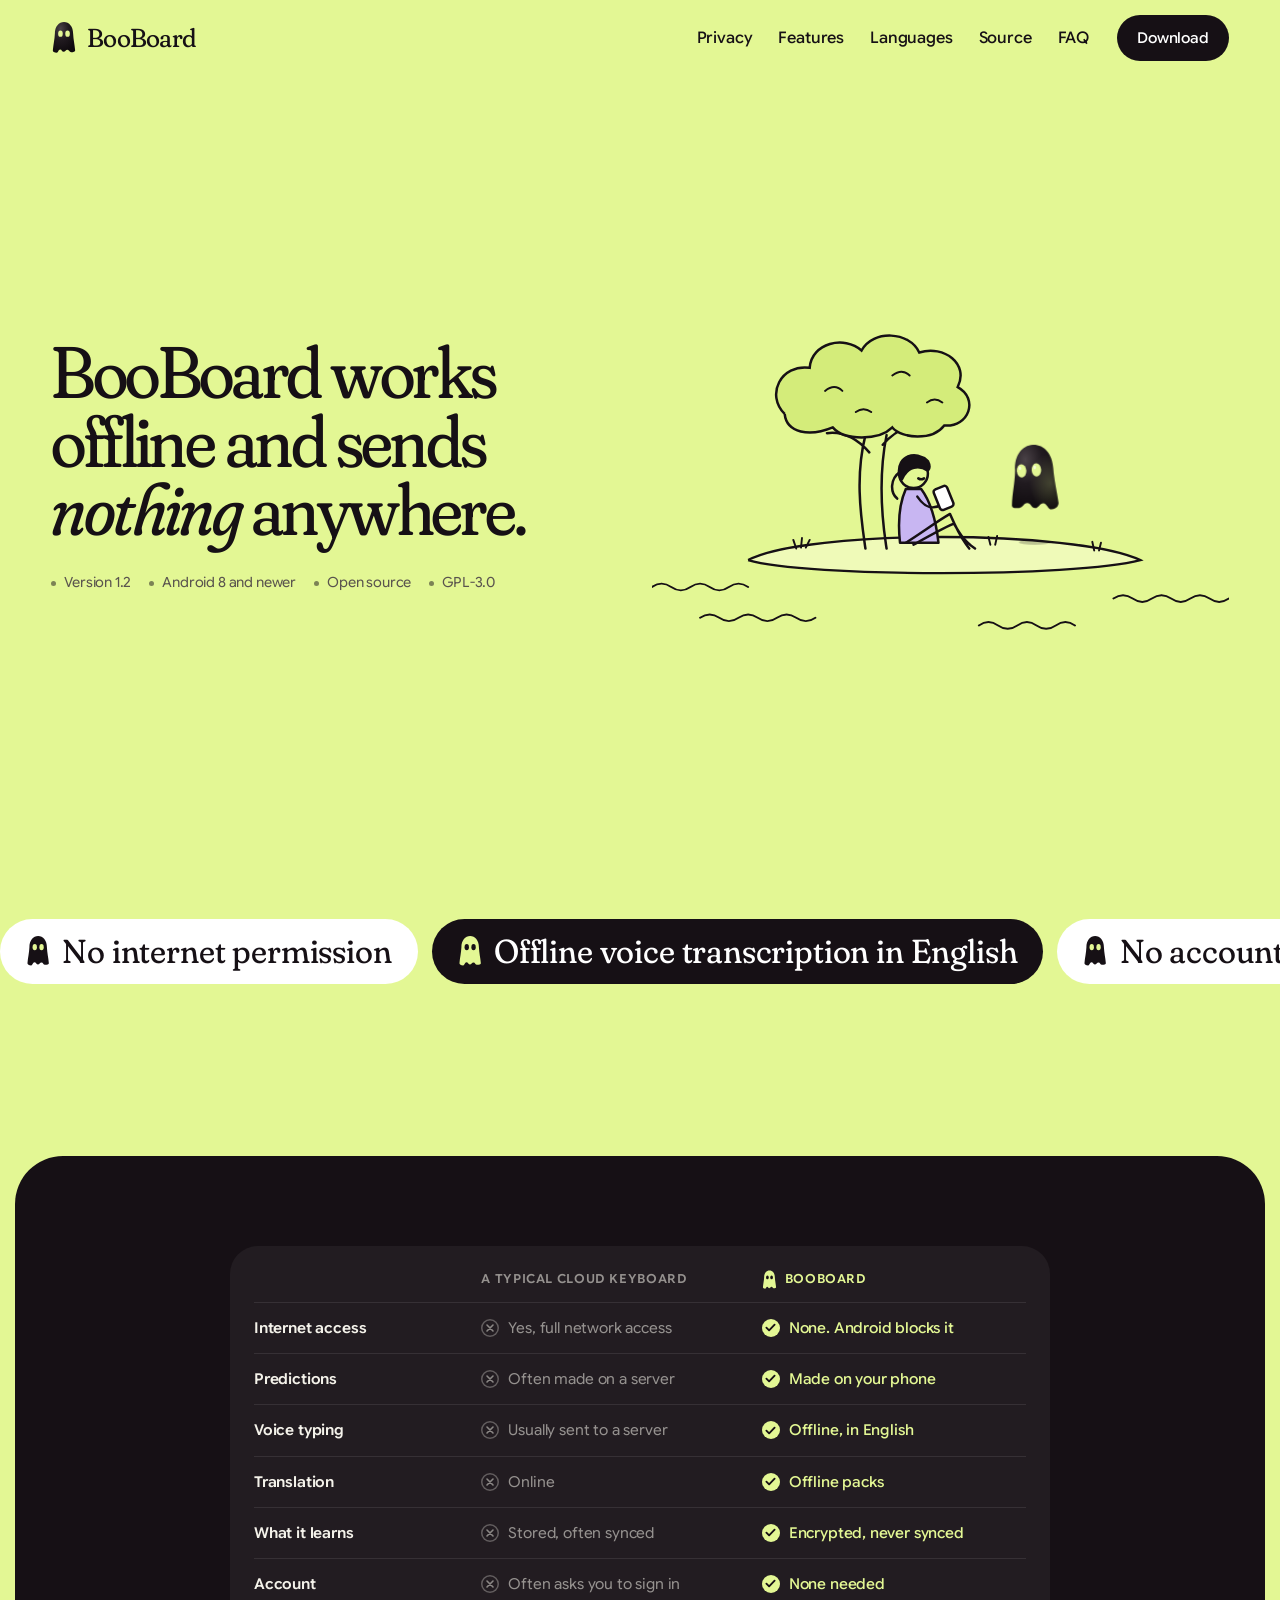
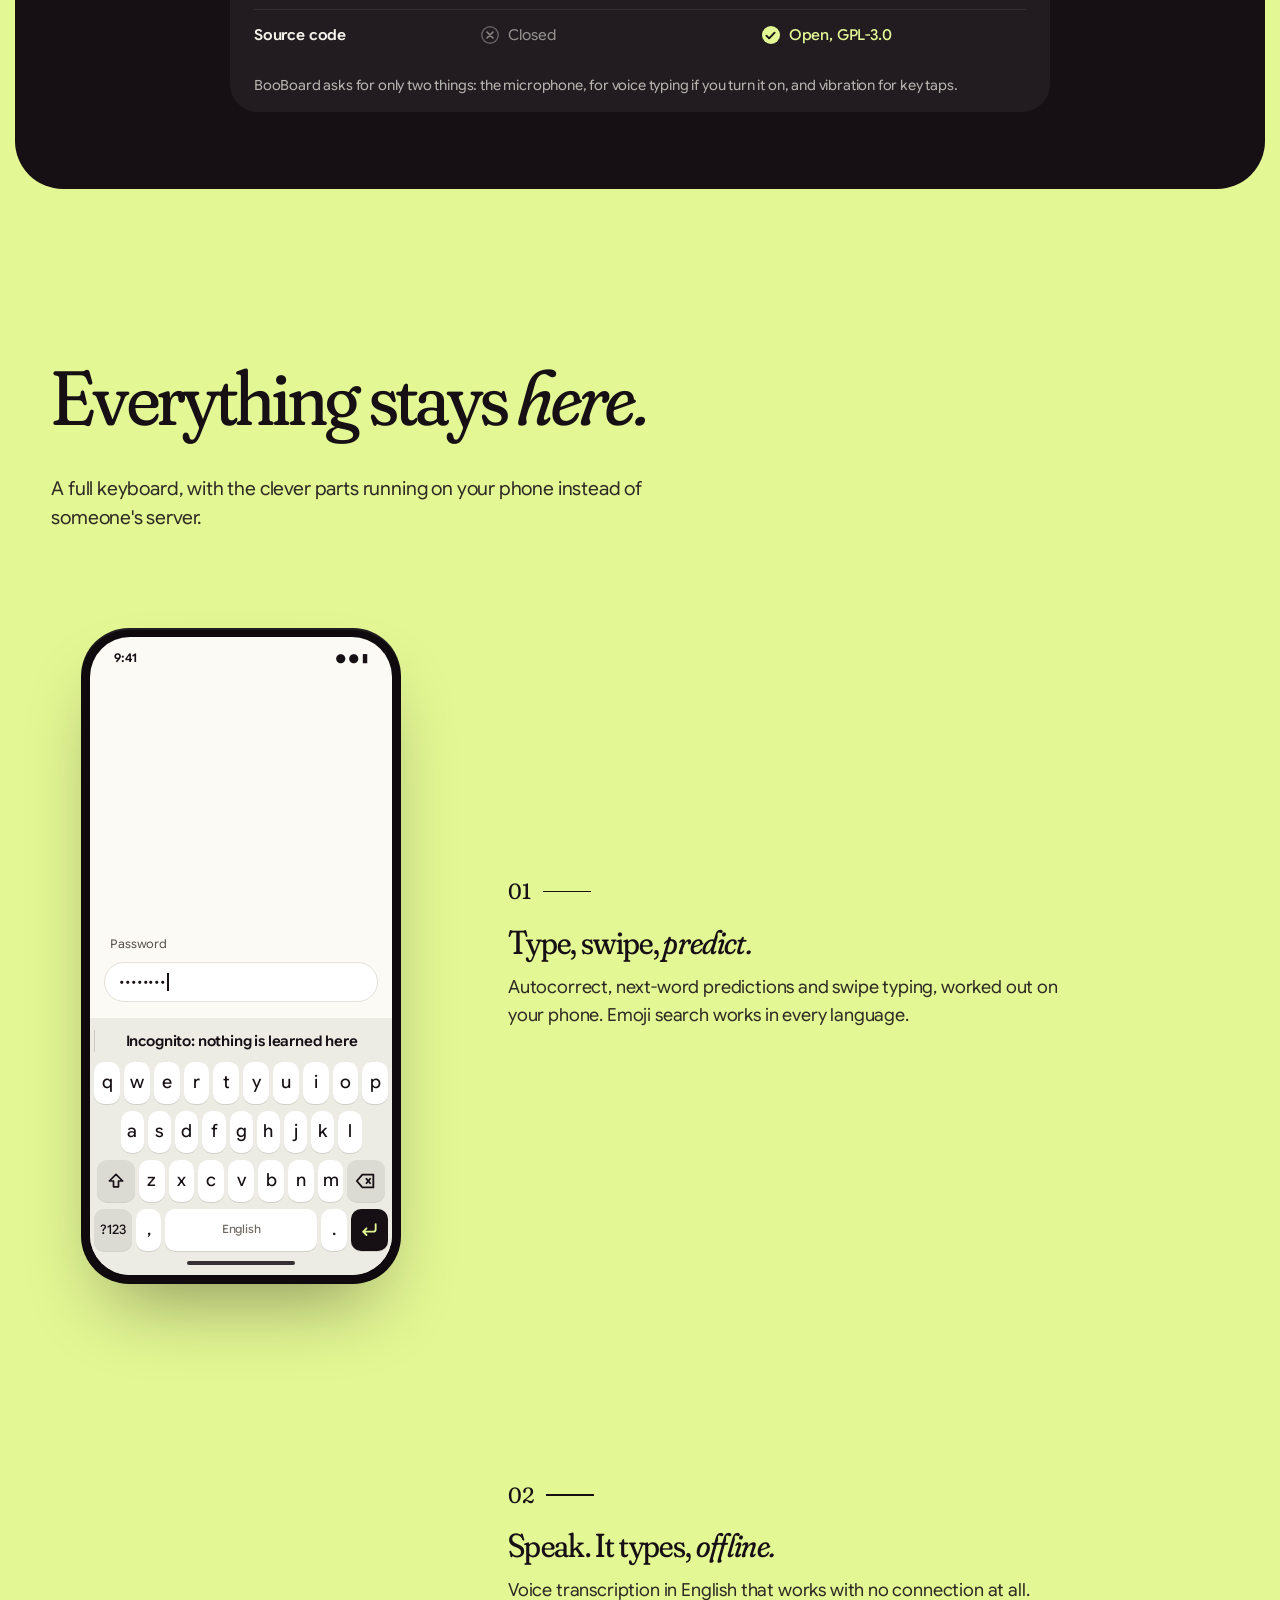
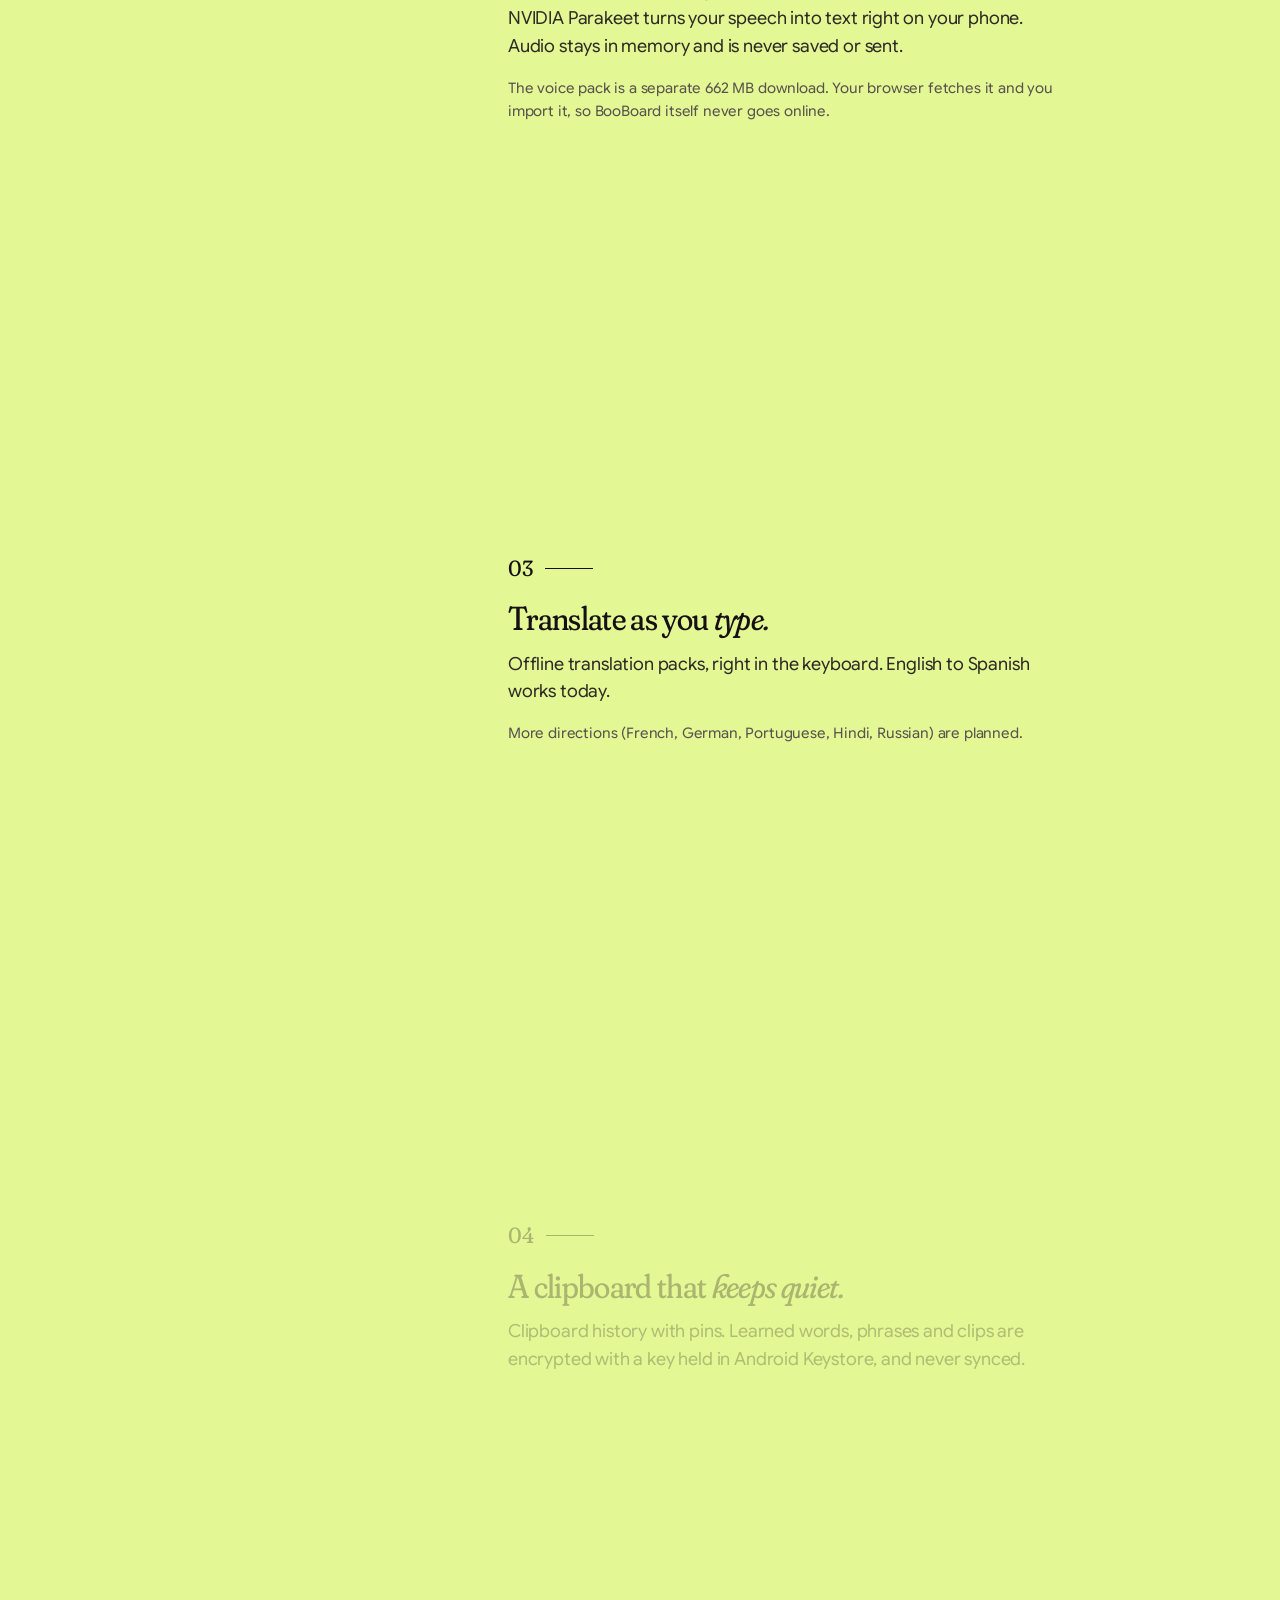
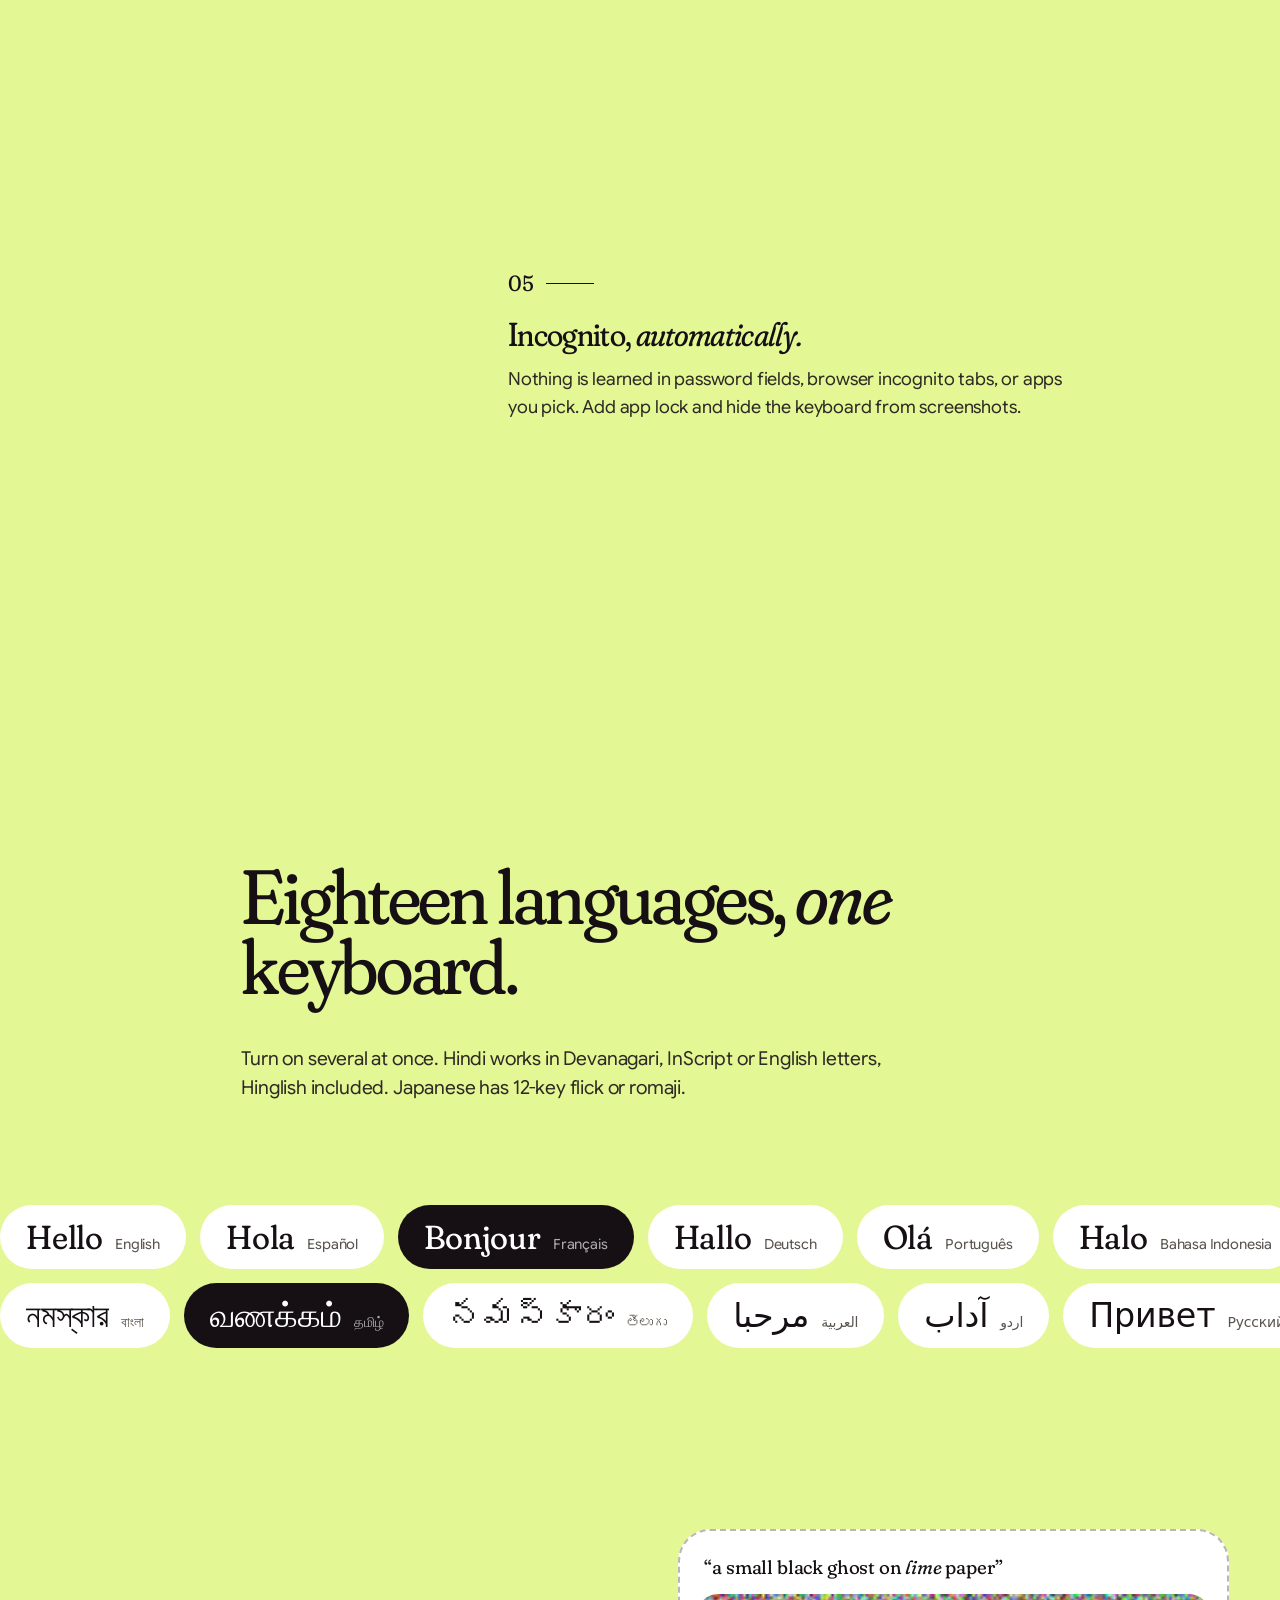
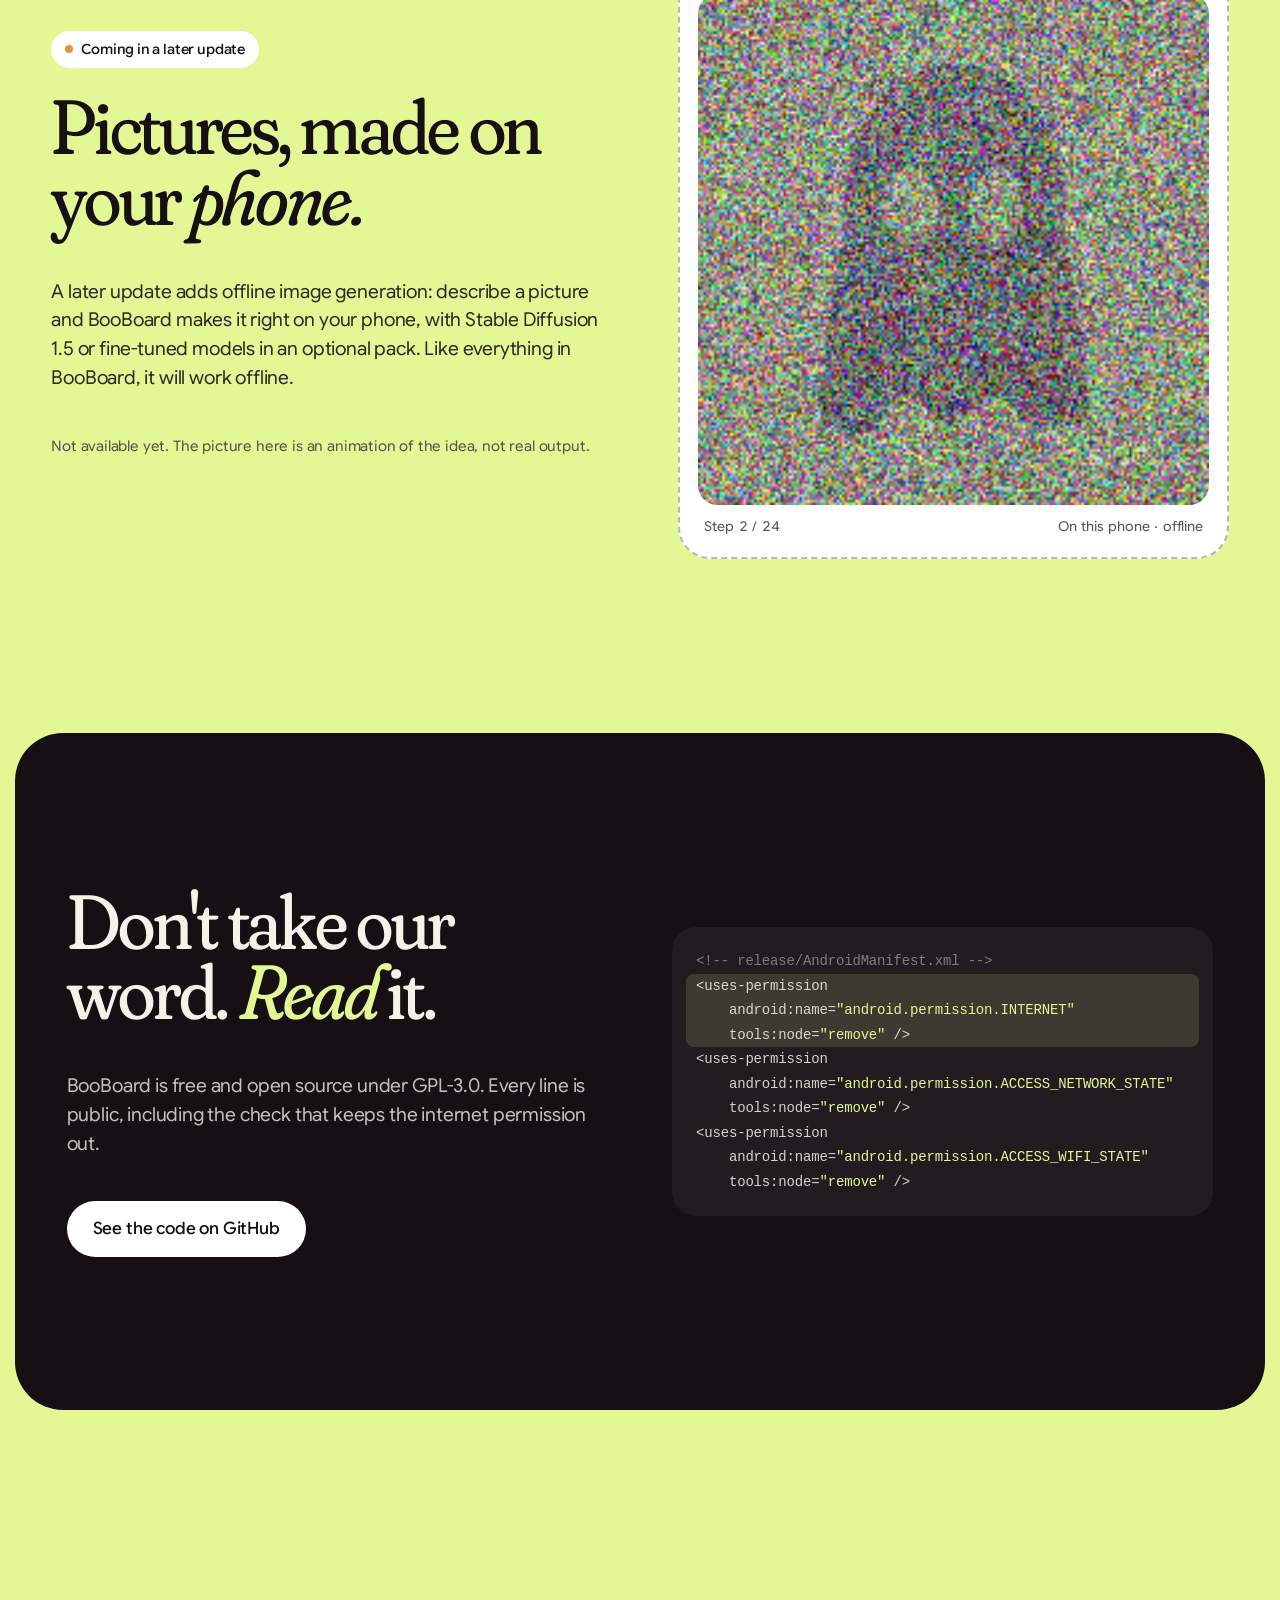
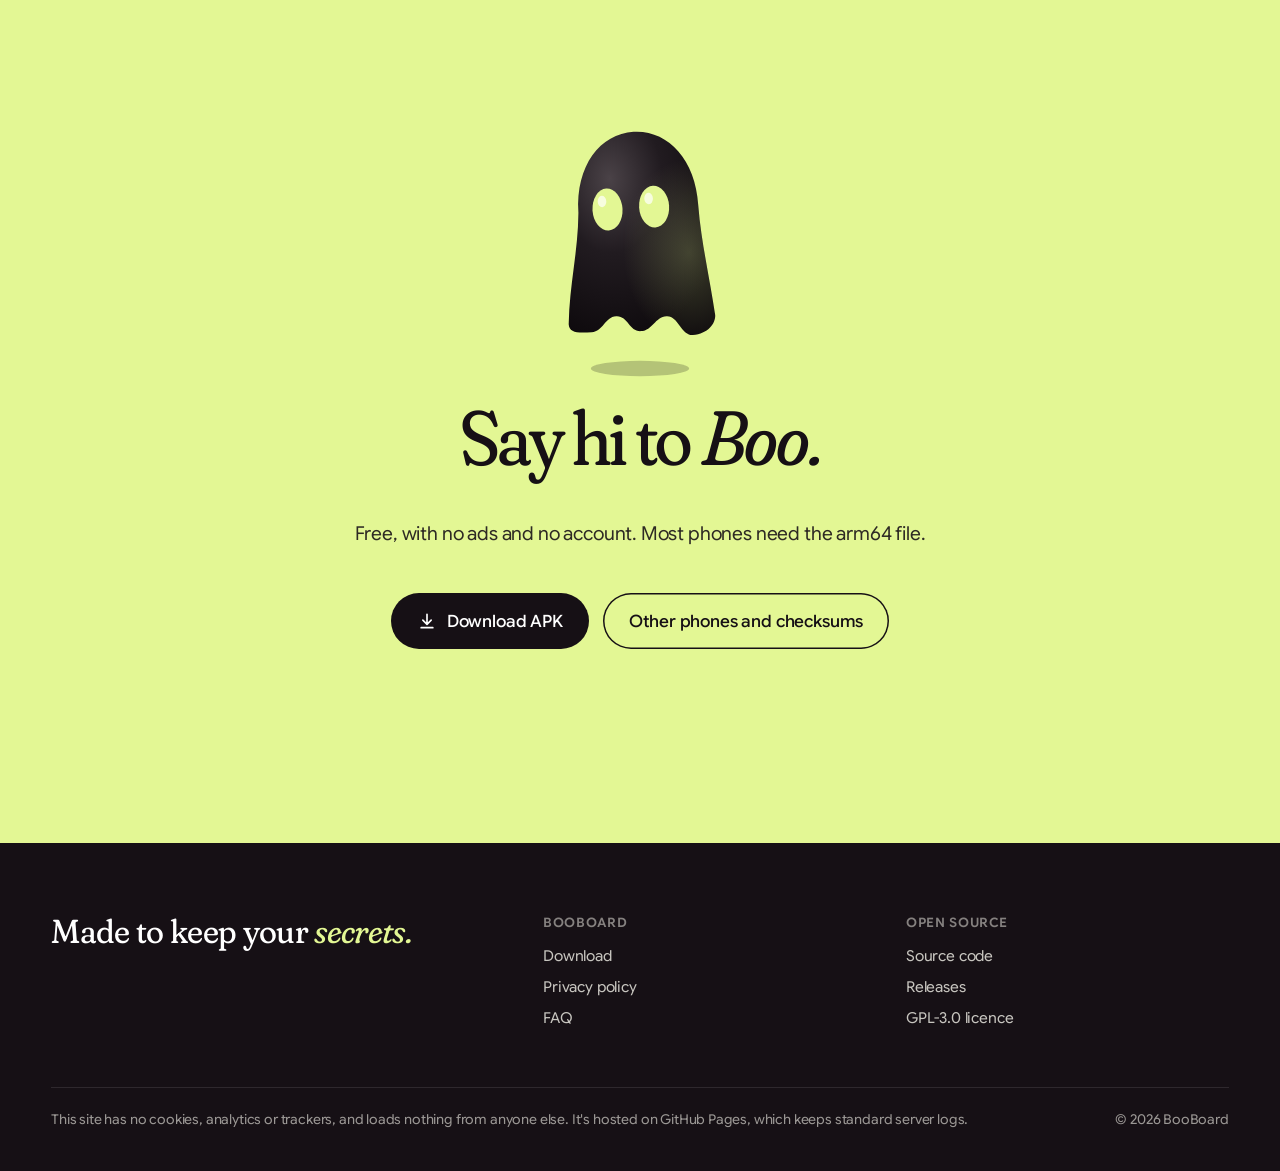
==== commit 5730a33f: "Hero island drawing, chip ticker, trim sections - Replace the hero phone demo with an animated islan" ====
--- a/index.html
+++ b/index.html
@@ -45,19 +45,60 @@
     <div class="meta fade-up" style="--d:1.1s"><span>Version 1.2</span><span>Android 8 and newer</span><span>Open source</span><span>GPL-3.0</span></div>
   </div>
 
-  <div class="art" id="art" aria-hidden="true">
-    <svg class="net" id="net"><path class="near" fill="none" stroke="#161015" stroke-width="2" stroke-dasharray="1 8" stroke-linecap="round"/><path class="far" fill="none" stroke="#161015" stroke-opacity=".3" stroke-width="2" stroke-dasharray="1 8" stroke-linecap="round"/><g class="packets"></g></svg>
-    <div class="cut" id="cut"><svg width="14" height="14" viewBox="0 0 24 24" fill="none" stroke="currentColor" stroke-width="2.6" stroke-linecap="round"><path d="M5 5l14 14M19 5L5 19"/></svg>No internet permission</div>
-    <div class="cloud" id="cloud"><svg width="64" height="44" viewBox="0 0 58 40" fill="none" stroke="#161015" stroke-opacity=".45" stroke-width="2"><path d="M15 36h30a10 10 0 0 0 1-20A15 15 0 0 0 17 12 12 12 0 0 0 15 36z" stroke-dasharray="3 4"/></svg><span>the internet</span></div>
-    <div class="phone" id="heroPhone"></div>
-    <div class="bubble">Your secret's <em>safe.</em></div>
-    <div class="boo-host" id="heroBoo"></div>
+  <!-- island scene: a girl on her phone under a tree, Boo keeps the internet cloud away -->
+  <div class="art">
+    <svg class="isl" id="island" viewBox="40 30 600 368" role="img" aria-label="Drawing: a girl sits under a tree looking at her phone while Boo, the BooBoard ghost, keeps the internet cloud away from her.">
+      <defs>
+        <radialGradient id="islS" cx="34%" cy="22%" r="80%"><stop offset="0" stop-color="#4A4247"/><stop offset=".45" stop-color="#211B20"/><stop offset="1" stop-color="#0E0A0D"/></radialGradient>
+        <radialGradient id="islR" cx="85%" cy="60%" r="45%"><stop offset="0" stop-color="#E3F794" stop-opacity=".22"/><stop offset="1" stop-color="#E3F794" stop-opacity="0"/></radialGradient>
+      </defs>
+      <g class="waves" fill="none" stroke="#161015" stroke-width="2" stroke-linecap="round"><path class="dr" pathLength="1" style="animation-delay:.1s" d="M40 340q10-7 20 0t20 0t20 0t20 0t20 0M520 352q10-7 20 0t20 0t20 0t20 0t20 0t20 0M90 372q10-7 20 0t20 0t20 0t20 0t20 0t20 0M380 380q10-7 20 0t20 0t20 0t20 0t20 0"/></g>
+      <path class="df" pathLength="1" style="animation-delay:.2s,1s" d="M140 312C200 280 480 280 548 312C480 330 200 330 140 312Z" fill="#EFFAB8" stroke="#161015" stroke-width="2.4"/>
+      <path class="dr" pathLength="1" style="animation-delay:.9s" fill="none" stroke="#161015" stroke-width="2" stroke-linecap="round" d="M190 300l-3-9M195 299l1-10M200 299l4-8M500 302l-2-9M505 302l2-8M392 296l-2-8M397 296l2-9"/>
+      <path class="dr" pathLength="1" style="animation-delay:.5s" fill="none" stroke="#161015" stroke-width="2.6" stroke-linecap="round" stroke-linejoin="round" d="M262 300C256 260 252 222 262 182M284 300C278 262 276 222 284 182M266 200C252 184 238 178 222 180M280 192C296 174 312 170 326 172"/>
+      <g class="canopy">
+        <path class="df" pathLength="1" style="animation-delay:.8s,1.8s" d="M178 160C158 140 174 108 204 112C206 86 240 78 258 94C270 72 308 74 318 96C344 88 370 108 358 132C380 144 370 174 344 172C332 188 300 186 290 174C276 188 240 188 228 174C204 184 180 180 178 160Z" fill="#D4EC7A" stroke="#161015" stroke-width="2.6"/>
+        <path class="dr" pathLength="1" style="animation-delay:1.5s" d="M220 136q10-8 18 0M290 120q10-8 18 0M326 148q8-6 16 0M252 158q8-6 16 0" fill="none" stroke="#161015" stroke-width="2" stroke-linecap="round"/>
+      </g>
+      <g stroke="#161015" stroke-width="2.6" stroke-linecap="round" stroke-linejoin="round">
+        <path class="df" pathLength="1" style="animation-delay:1.1s,2s" d="M304 238C296 256 296 276 298 294L338 294C336 276 332 254 320 238Z" fill="#C8B6F2"/>
+        <path class="dr" pathLength="1" style="animation-delay:1.3s" fill="none" d="M304 294C320 284 336 272 350 264C356 278 362 290 370 300M312 296C326 288 340 280 354 274C360 284 364 292 376 300"/>
+        <circle class="dr" pathLength="1" style="animation-delay:1.2s" cx="312" cy="222" r="15" fill="none"/>
+        <path class="df" pathLength="1" style="animation-delay:1.2s,2s" d="M297 222C295 204 314 197 327 209C329 213 329 217 327 219C318 213 306 214 300 228Z" fill="#161015"/>
+        <path class="dr" pathLength="1" style="animation-delay:1.4s" fill="none" d="M298 220C287 228 288 242 295 248M317 227q3 2 6 0"/>
+        <g class="arm"><path class="dr" pathLength="1" style="animation-delay:1.5s" fill="none" d="M316 246C324 258 332 260 342 254"/></g>
+        <rect class="df" pathLength="1" style="animation-delay:1.6s,2.2s" x="336" y="236" width="15" height="23" rx="3" transform="rotate(-22 343 248)" fill="#fff"/>
+        <path class="screen-ln" d="M339 244l7-3M340 249l5-2" stroke-width="1.6" transform="rotate(-22 343 248)"/>
+      </g>
+      <g id="islCloud" opacity="0"><g transform="translate(500 70)" stroke="#161015" stroke-width="2.6" stroke-linecap="round" stroke-linejoin="round">
+        <path d="M10 52C-6 52 -10 34 2 28C2 12 22 4 34 14C42 0 70 2 74 20C90 18 98 34 88 46C84 52 78 54 74 54Z" fill="#fff"/>
+        <path d="M28 24l10 5M60 24l-10 5M38 44q7-5 14 0" fill="none"/>
+        <circle cx="34" cy="34" r="3" fill="#161015" stroke="none"/><circle cx="54" cy="34" r="3" fill="#161015" stroke="none"/>
+      </g></g>
+      <g class="hid">
+        <g transform="translate(410 214) scale(.56)"><ellipse class="sh" cx="50" cy="142" rx="30" ry="4.5"/></g>
+        <g id="islGuard"><g class="boo" transform="translate(410 190) scale(.56)">
+          <g class="g"><path class="bp" fill="url(#islS)"/><path class="br" fill="url(#islR)"/>
+            <g class="e"><ellipse cx="36" cy="50" rx="9" ry="12.5" fill="#E3F794"/><ellipse cx="33" cy="45" rx="2.6" ry="3.4" fill="#fff" opacity=".7"/><ellipse cx="64" cy="50" rx="9" ry="12.5" fill="#E3F794"/><ellipse cx="61" cy="45" rx="2.6" ry="3.4" fill="#fff" opacity=".7"/></g>
+          </g>
+        </g></g>
+      </g>
+      <g id="islBurst" opacity="0"><path d="M466 128l-4-12M480 132l8-10M488 146l12-2M458 136l-10-6" stroke="#161015" stroke-width="2.6" stroke-linecap="round" fill="none"/></g>
+      <g class="plane" fill="none" stroke="#161015" stroke-width="2" stroke-linecap="round" stroke-linejoin="round"><g transform="translate(0 -4)">
+        <path d="M-74 60q34-8 68-4" stroke-dasharray="3 7"/>
+        <path d="M33 54l-5-8h6l10 8z" fill="#fff"/>
+        <path d="M2 40h8l12 13H58c10 0 18 3 18 7s-6 6-16 6H14C7 66 3 62 3 56z" fill="#fff"/>
+        <path d="M30 61l-9 14h8l17-14z" fill="#fff"/>
+        <path d="M66 55q5 0 7 3" stroke-width="1.8"/>
+        <path d="M26 58h0M33 58h0M40 58h0M47 58h0M54 58h0" stroke-width="3.2"/>
+      </g></g>
+    </svg>
   </div>
 </div>
 
 <!-- ============ TICKER ============ -->
 <div class="ticker" aria-label="No internet permission. Offline voice transcription in English. No account. No cloud. No analytics. Works in airplane mode. Open source.">
-  <div class="track" aria-hidden="true"></div>
+  <div class="mq" id="tickmq" aria-hidden="true"></div>
 </div>
 
 <!-- ============ PROOF ============ -->
@@ -96,13 +137,6 @@
     </div>
     <div class="sdots" id="sdots" role="tablist" aria-label="Feature"></div>
   </div>
-
-  <div class="bento in-view">
-    <div class="card"><span class="lic"><svg viewBox="0 0 24 24" fill="none" stroke="#161015" stroke-width="2" stroke-linecap="round" stroke-linejoin="round"><path d="M12 3l7 3v6c0 4-3 7-7 9-4-2-7-5-7-9V6z"/><path d="M9 12l2 2 4-4"/></svg></span><b>Encrypted backup</b><p>Save everything to a backup file you keep. No cloud account, no sync.</p></div>
-    <div class="card"><span class="lic"><svg viewBox="0 0 24 24" fill="none" stroke="#161015" stroke-width="2" stroke-linecap="round"><circle cx="12" cy="12" r="9"/><circle cx="8.5" cy="10" r="1.3" fill="#161015"/><circle cx="12" cy="7.5" r="1.3" fill="#161015"/><circle cx="15.5" cy="10" r="1.3" fill="#161015"/><path d="M12 21c-2 0-2-3 0-3s3-1 3-3"/></svg></span><b>Themes</b><p>Light, dark and pure black, three contrast levels, and a theme editor with a live preview.</p></div>
-    <div class="card"><span class="lic"><svg viewBox="0 0 24 24" fill="none" stroke="#161015" stroke-width="2" stroke-linecap="round"><rect x="3" y="6" width="18" height="12" rx="2"/><path d="M7 10h.01M11 10h.01M15 10h.01M7 14h10"/></svg></span><b>Made to fit</b><p>One-handed and floating modes, adjustable height, haptics and sounds, a text-editing pad and shortcuts.</p></div>
-    <div class="card" style="background:var(--lime);box-shadow:inset 0 0 0 1.5px var(--ink)"><span class="lic" style="background:var(--ink)"><svg viewBox="0 0 24 24" fill="none" stroke="#E3F794" stroke-width="2" stroke-linecap="round" stroke-linejoin="round"><path d="M12 3l7 3v6c0 4-3 7-7 9-4-2-7-5-7-9V6z"/></svg></span><b>See what's stored</b><p>The privacy screen shows how much is stored, never what it says. Delete any of it.</p></div>
-  </div>
 </section>
 
 <!-- ============ LANGUAGES ============ -->
@@ -115,7 +149,6 @@
     <div class="mq" id="mq1"></div>
     <div class="mq rev" id="mq2"></div>
   </div>
-  <div class="wrap"><div class="langlist" id="langlist"></div></div>
 </section>
 
 <!-- ============ COMING: IMAGES ============ -->
@@ -165,11 +198,6 @@
       <a class="btn dark" href="https://github.com/knandu18/booboard/releases/latest/download/app-arm64-v8a-foss-release.apk"><svg viewBox="0 0 24 24" fill="none" stroke="currentColor" stroke-width="2" stroke-linecap="round" stroke-linejoin="round" aria-hidden="true"><path d="M12 4v12m0 0l-5-5m5 5l5-5M5 20h14"/></svg>Download APK</a>
       <a class="btn line" href="https://github.com/knandu18/booboard/releases/latest">Other phones and checksums</a>
     </div>
-    <div class="steps3 in-view">
-      <div><b>1</b>Tap Download on your phone.</div>
-      <div><b>2</b>Open the file and allow the install.</div>
-      <div><b>3</b>Open BooBoard. Six short steps turn it on.</div>
-    </div>
   </div>
 </section>
 </main>
--- a/assets/site.css
+++ b/assets/site.css
@@ -76,54 +76,50 @@
 .fade-up { opacity: 0; transform: translateY(18px); animation: fadeUp .8s var(--ease) forwards; animation-delay: var(--d, .6s); }
 @keyframes fadeUp { to { opacity: 1; transform: none; } }
 
-/* hero art: phone on the right, Boo + bubble in the free space to its left, the cut line top-left */
-.art { position: relative; height: 740px; }
-.art .phone { position: absolute; right: 12px; top: 60px; z-index: 2; animation: phoneIn 1.1s var(--ease) .35s both; }
-@keyframes phoneIn { from { opacity: 0; transform: translateY(60px) rotate(3deg); } to { opacity: 1; transform: none; } }
-.art .boo-host { position: absolute; left: 8px; bottom: 40px; z-index: 4; animation: booIn 1s cubic-bezier(.3,1.4,.5,1) .9s both; }
-@keyframes booIn { from { opacity: 0; transform: translate(-30px, 30px) scale(.7); } to { opacity: 1; transform: none; } }
-.bubble { position: absolute; z-index: 5; background: #fff; border-radius: 18px; padding: 8px 14px; font-family: Fraunces; font-variation-settings: "SOFT" 100, "opsz" 36; font-size: 18px; line-height: 1.1; white-space: nowrap; box-shadow: 0 1px 0 var(--rule); }
-.bubble em { font-style: italic; font-variation-settings: "SOFT" 100, "WONK" 1, "opsz" 36; }
-.art .bubble { left: 8px; bottom: 268px; animation: fadeUp .6s var(--ease) 1.6s both, drift 5s ease-in-out 2.2s infinite; }
-.art .bubble::after { content: ""; position: absolute; left: 46px; bottom: -6px; width: 14px; height: 14px; background: #fff; transform: rotate(45deg); border-radius: 2px; }
-@keyframes drift { 0%,100% { translate: 0 0; } 50% { translate: 0 -8px; } }
-/* the cut internet line (laid out by JS from the phone's position) */
-.net { position: absolute; inset: 0; width: 100%; height: 100%; overflow: visible; z-index: 1; pointer-events: none; animation: fadeUp .8s var(--ease) 1.3s both; }
-.cloud { position: absolute; z-index: 1; display: flex; flex-direction: column; align-items: center; gap: 2px; font-size: 13px; font-weight: 600; color: var(--muted); translate: -50% -50%; animation: fadeUp .8s var(--ease) 1.3s both; }
-.cut { position: absolute; z-index: 3; display: inline-flex; align-items: center; gap: 6px; font-size: 12.5px; font-weight: 600; background: var(--ink); color: var(--lime); padding: 7px 12px; border-radius: 60px; white-space: nowrap; translate: -50% -50%; animation: fadeUp .8s var(--ease) 1.4s both; }
+/* hero art: island line drawing. It draws itself in, then loops (Boo, cloud and burst are moved by JS) */
+.art { position: relative; }
+.isl { width: 100%; height: auto; overflow: hidden; }
+.isl .dr { stroke-dasharray: 1; stroke-dashoffset: 1; animation: islDraw 1.3s ease forwards; }
+.isl .df { fill-opacity: 0; stroke-dasharray: 1; stroke-dashoffset: 1; animation: islDraw 1.3s ease forwards, islFill .6s ease forwards; }
+.isl .hid { opacity: 0; animation: islShow .5s ease 1.9s forwards; }
+.isl .sh { fill: rgba(22,16,21,.24); }
+.isl .waves { animation: islWave 3s linear infinite; }
+.isl .canopy { transform-box: view-box; transform-origin: 272px 300px; animation: islSway 5s ease-in-out 2.6s infinite; }
+.isl .arm { transform-box: view-box; transform-origin: 316px 246px; animation: islType 1.4s ease-in-out 2.6s infinite; }
+.isl .screen-ln { opacity: 0; animation: islBlink 1.2s ease-in-out 2.6s infinite; }
+/* the plane starts just off the drawing's left edge (--pf), so it shows up as soon as the drawing is done */
+.isl .plane { --pf: -48px; transform: translateX(var(--pf)); animation: islPlane 14s linear 2.4s infinite; }
+@keyframes islDraw { to { stroke-dashoffset: 0; } }
+@keyframes islFill { to { fill-opacity: 1; } }
+@keyframes islShow { to { opacity: 1; } }
+@keyframes islWave { to { transform: translateX(-40px); } }
+@keyframes islSway { 0%, 100% { transform: rotate(-1.2deg); } 50% { transform: rotate(1.2deg); } }
+@keyframes islType { 0%, 100% { transform: rotate(0); } 50% { transform: rotate(-4deg); } }
+@keyframes islBlink { 0%, 100% { opacity: .25; } 50% { opacity: 1; } }
+@keyframes islPlane { from { transform: translateX(var(--pf)); } to { transform: translateX(860px); } }
+@media (prefers-reduced-motion: reduce) {
+  .isl .dr, .isl .df { stroke-dashoffset: 0; fill-opacity: 1; } .isl .hid, .isl .screen-ln { opacity: 1; } .isl .plane { visibility: hidden; }
+}
 
 @media (max-width: 1180px) {
   .hero { grid-template-columns: 1fr; min-height: 0; padding-top: 24px; }
-  .art { height: 760px; max-width: 600px; margin: 0 auto; width: 100%; }
-}
+  .art { max-width: 760px; margin: 0 auto; width: 100%; }
+}
+/* phones: JS crops the drawing to its middle, so the people come out bigger */
 @media (max-width: 600px) {
-  .art { height: 724px; margin-top: 8px; }
-  .art .phone { left: 50%; right: auto; margin-left: -160px; top: 178px; scale: .82; transform-origin: top center; }
-  .art .boo-host { left: -6px; top: 4px; bottom: auto; scale: .44; transform-origin: top left; }
-  .art .bubble { display: none; }
+  .hero { padding-bottom: 32px; }
+  .art { margin: 4px calc(-1 * var(--pad)) 0; width: auto; }
+  .isl .plane { --pf: 46px; }
 }
 
 /* ---------- phone + placeholder keyboard ---------- */
 .phone { width: 320px; height: 656px; border-radius: 48px; background: #0E0A0D; padding: 9px; box-shadow: 0 40px 80px -30px rgba(22,16,21,.45), 0 2px 0 rgba(255,255,255,.08) inset; }
 .screen { position: relative; height: 100%; border-radius: 40px; overflow: hidden; background: #FBFAF5; display: flex; flex-direction: column; }
 .sbar { display: flex; justify-content: space-between; padding: 12px 24px 4px; font-size: 12px; font-weight: 600; }
-.chat-head { display: flex; align-items: center; gap: 10px; padding: 8px 16px 10px; border-bottom: 1px solid #ECEBE4; font-weight: 600; font-size: 15px; }
-.chat-head .av { width: 32px; height: 32px; border-radius: 50%; background: #E9E1F5; display: grid; place-items: center; font-size: 13px; color: #4B3E63; }
-.chat-head small { display: block; font-weight: 400; font-size: 11.5px; color: var(--muted); }
-.thread { flex: 1; padding: 12px 14px 8px; display: flex; flex-direction: column; justify-content: flex-end; gap: 6px; overflow: hidden; font-size: 14px; line-height: 1.35; }
-.msg { max-width: 78%; padding: 8px 12px; border-radius: 18px; overflow: hidden; animation: pop .4s ease-out both; }
-.msg.in { background: #EFEDE6; align-self: flex-start; border-bottom-left-radius: 6px; transform-origin: 0 100%; }
-.msg.out { background: var(--ink); color: #fff; align-self: flex-end; border-bottom-right-radius: 6px; transform-origin: 100% 100%; }
-.msg .wd { opacity: 0; } .msg .wd.on { opacity: 1; }
-.compose { display: flex; align-items: center; gap: 8px; padding: 6px 10px 8px; }
-.compose .field { flex: 1; }
 .field { min-height: 40px; background: #fff; border: 1px solid #E2E0D8; border-radius: 22px; padding: 9px 14px; font-size: 14.5px; line-height: 1.4; display: flex; align-items: center; flex-wrap: wrap; }
-.field .ph { color: #9A948D; }
 .field u { text-decoration-thickness: 1.5px; text-underline-offset: 3px; }
 .caret { display: inline-block; width: 2px; height: 18px; background: var(--ink); margin-left: 1px; animation: caret 1s steps(1) infinite; vertical-align: middle; }
 @keyframes caret { 50% { opacity: 0; } }
-.send { width: 40px; height: 40px; border-radius: 50%; background: var(--ink); display: grid; place-items: center; flex: none; transition: transform .2s; }
-.send.tap { transform: scale(.86); }
 .kb { position: relative; background: var(--kb-bg); padding: 4px 4px 10px; user-select: none; }
 .strip { display: grid; grid-template-columns: 1fr 1fr 1fr 34px; height: 38px; align-items: center; text-align: center; font-size: 14.5px; color: var(--kb-strip); }
 .strip span { overflow: hidden; white-space: nowrap; text-overflow: ellipsis; padding: 0 4px; transition: opacity .15s; }
@@ -153,10 +149,14 @@
 .gesture { display: flex; justify-content: center; padding-top: 6px; } .gesture i { width: 108px; height: 4px; border-radius: 4px; background: #161015; opacity: .85; }
 
 /* ---------- marquee strip ---------- */
-.ticker { background: var(--ink); color: var(--lime); overflow: hidden; padding: 18px 0; font-size: clamp(18px, 1.6vw, 22px); font-weight: 500; }
-.ticker .track { display: flex; width: max-content; animation: marquee 38s linear infinite; }
-.ticker span { display: inline-flex; align-items: center; gap: 28px; padding-right: 28px; white-space: nowrap; }
-.ticker svg { width: 16px; height: 20px; }
+/* same chips as the languages strip, one row */
+.ticker { overflow: hidden; padding: 12px 0; }
+.ticker .mq { animation-duration: 50s; }
+.ticker:hover .mq { animation-play-state: paused; }
+.ticker .hello { align-items: center; }
+.ticker .hello svg { width: clamp(20px, 1.9vw, 27px); height: auto; flex: none; }
+.ticker .hello svg path { fill: var(--ink); } .ticker .hello svg ellipse { fill: var(--lime); }
+.ticker .hello.dark svg path { fill: var(--lime); } .ticker .hello.dark svg ellipse { fill: var(--ink); }
 @keyframes marquee { to { transform: translateX(-50%); } }
 
 /* ---------- sections ---------- */
@@ -243,17 +243,6 @@
   .sdots button::before { content: ""; display: block; margin: -18px; height: 44px; }
 }
 
-/* bento cards (Home style: white cards, lime icon circles, privacy = lime) */
-.bento { display: grid; grid-template-columns: repeat(4, 1fr); gap: 14px; margin-top: clamp(56px, 8vw, 120px); }
-.card { background: #fff; border-radius: 28px; padding: 24px; display: flex; flex-direction: column; gap: 10px; transition: transform .35s var(--ease), box-shadow .35s; }
-.card:hover { transform: translateY(-4px); box-shadow: 0 18px 40px -24px rgba(22,16,21,.4); }
-.card .lic { width: 44px; height: 44px; border-radius: 50%; background: var(--lime); display: grid; place-items: center; }
-.card .lic svg { width: 22px; height: 22px; }
-.card b { font-weight: 600; font-size: 18px; }
-.card p { margin: 0; font-size: 15px; color: var(--muted); line-height: 1.45; }
-@media (max-width: 980px) { .bento { grid-template-columns: 1fr 1fr; } }
-@media (max-width: 520px) { .bento { grid-template-columns: 1fr; } }
-
 /* languages */
 .langs { overflow: hidden; }
 .mq { display: flex; width: max-content; gap: 14px; animation: marquee 60s linear infinite; padding: 7px 0; }
@@ -263,8 +252,6 @@
 .hello b { font-family: Fraunces, system-ui; font-variation-settings: "SOFT" 100, "opsz" 72; font-weight: 400; font-size: clamp(26px, 2.6vw, 38px); line-height: 1.1; }
 .hello small { font-size: 14px; color: var(--muted); }
 .hello.dark { background: var(--ink); color: #fff; } .hello.dark small { color: rgba(255,255,255,.65); }
-.langlist { margin-top: 44px; columns: 3 220px; gap: 32px; font-size: 16px; color: var(--graphite); }
-.langlist div { break-inside: avoid; padding: 9px 0; border-top: 1px solid var(--rule); }
 
 /* coming: images */
 .coming { display: grid; grid-template-columns: 1fr 1fr; gap: clamp(32px, 6vw, 90px); align-items: center; }
@@ -287,10 +274,6 @@
 /* download */
 .dl { text-align: center; display: grid; justify-items: center; gap: 26px; }
 .dl .cta { display: flex; flex-wrap: wrap; justify-content: center; gap: 14px; }
-.steps3 { display: grid; grid-template-columns: repeat(3, 1fr); gap: 14px; max-width: 900px; width: 100%; margin-top: 30px; text-align: left; }
-.steps3 div { background: rgba(255,255,255,.55); border-radius: 24px; padding: 20px 22px; font-size: 15.5px; color: var(--graphite); }
-.steps3 b { display: block; font-family: Fraunces; font-variation-settings: "SOFT" 100, "opsz" 72; font-weight: 400; font-size: 34px; color: var(--ink); line-height: 1; margin-bottom: 8px; }
-@media (max-width: 700px) { .steps3 { grid-template-columns: 1fr; } }
 
 /* footer */
 footer { background: var(--ink); color: rgba(244,242,234,.8); padding: 70px 0 40px; margin-top: 40px; font-size: 15px; }
@@ -306,8 +289,9 @@
 
 /* reduced motion: Boo stays still, nothing loops */
 html.rm *, html.rm *::before, html.rm *::after { animation: none !important; transition: none !important; }
-html.rm .kinetic .w > span, html.rm .kinetic .l, html.rm .fade-up, html.rm .in-view, html.rm .msg .wd { transform: none !important; opacity: 1 !important; filter: none !important; }
-html.rm .ticker .track, html.rm .mq { flex-wrap: wrap; width: auto; justify-content: center; }
+html.rm .kinetic .w > span, html.rm .kinetic .l, html.rm .fade-up, html.rm .in-view { transform: none !important; opacity: 1 !important; filter: none !important; }
+html.rm .isl .dr, html.rm .isl .df { stroke-dashoffset: 0; fill-opacity: 1; } html.rm .isl .hid, html.rm .isl .screen-ln { opacity: 1; } html.rm .isl .plane { visibility: hidden; }
+html.rm .mq { flex-wrap: wrap; width: auto; justify-content: center; }
 html.rm .steps .step { opacity: 1; }
 html.rm .vs-row { opacity: 1; transform: none; } html.rm .vs-row .us::before { transform: none; }
 @media (prefers-reduced-motion: reduce) { html { scroll-behavior: auto; } }
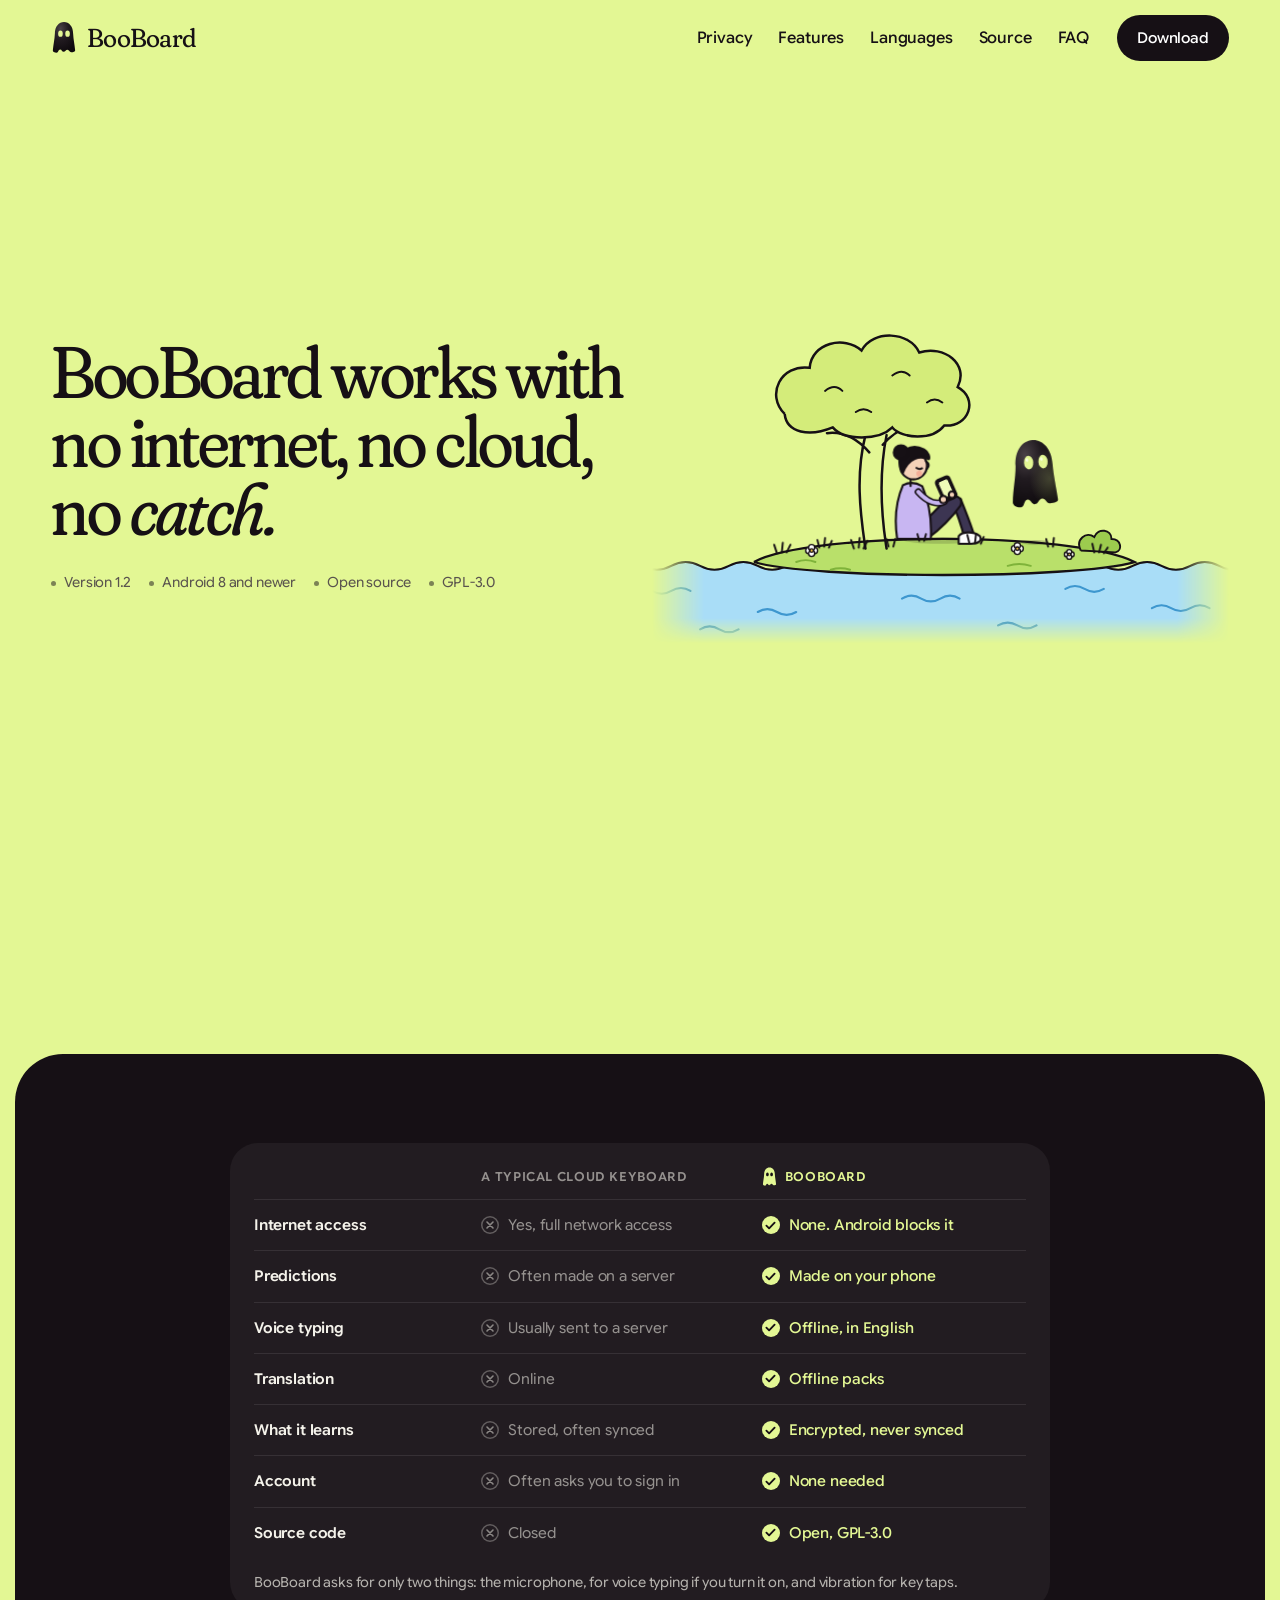
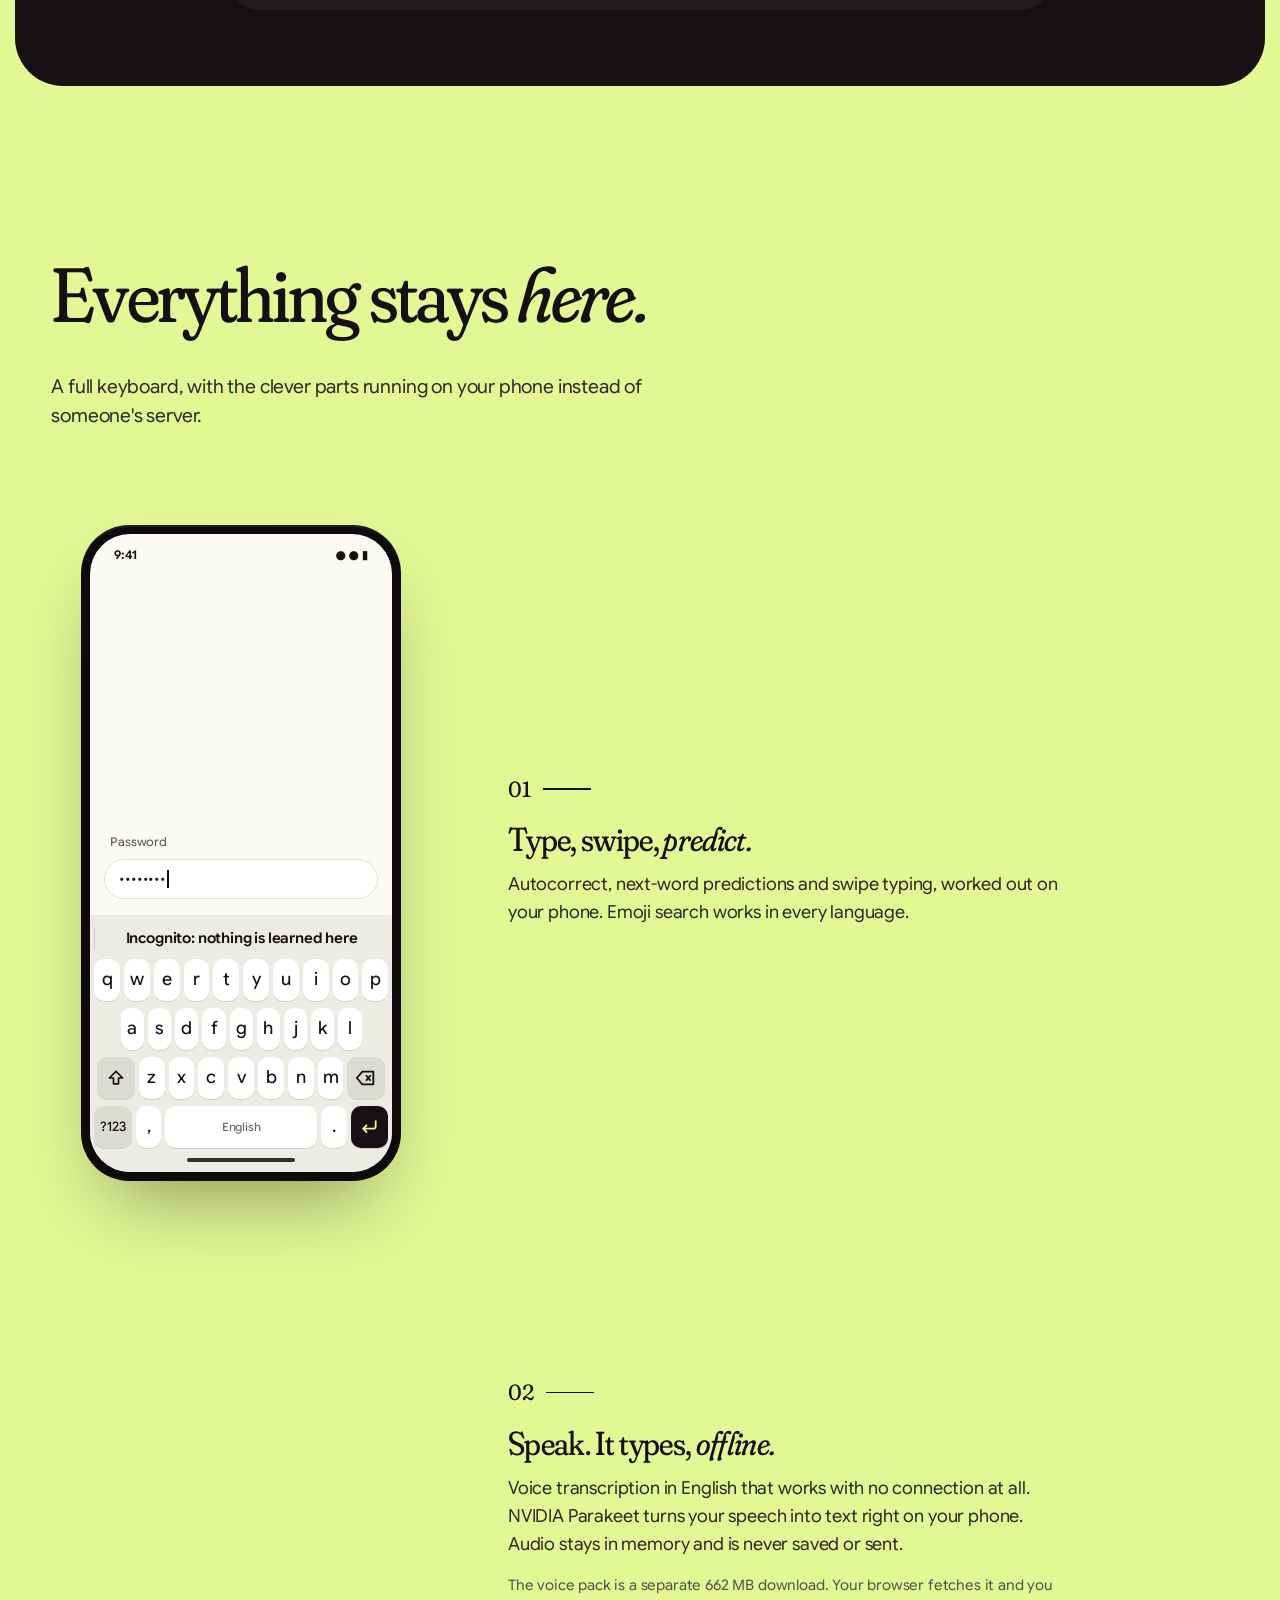
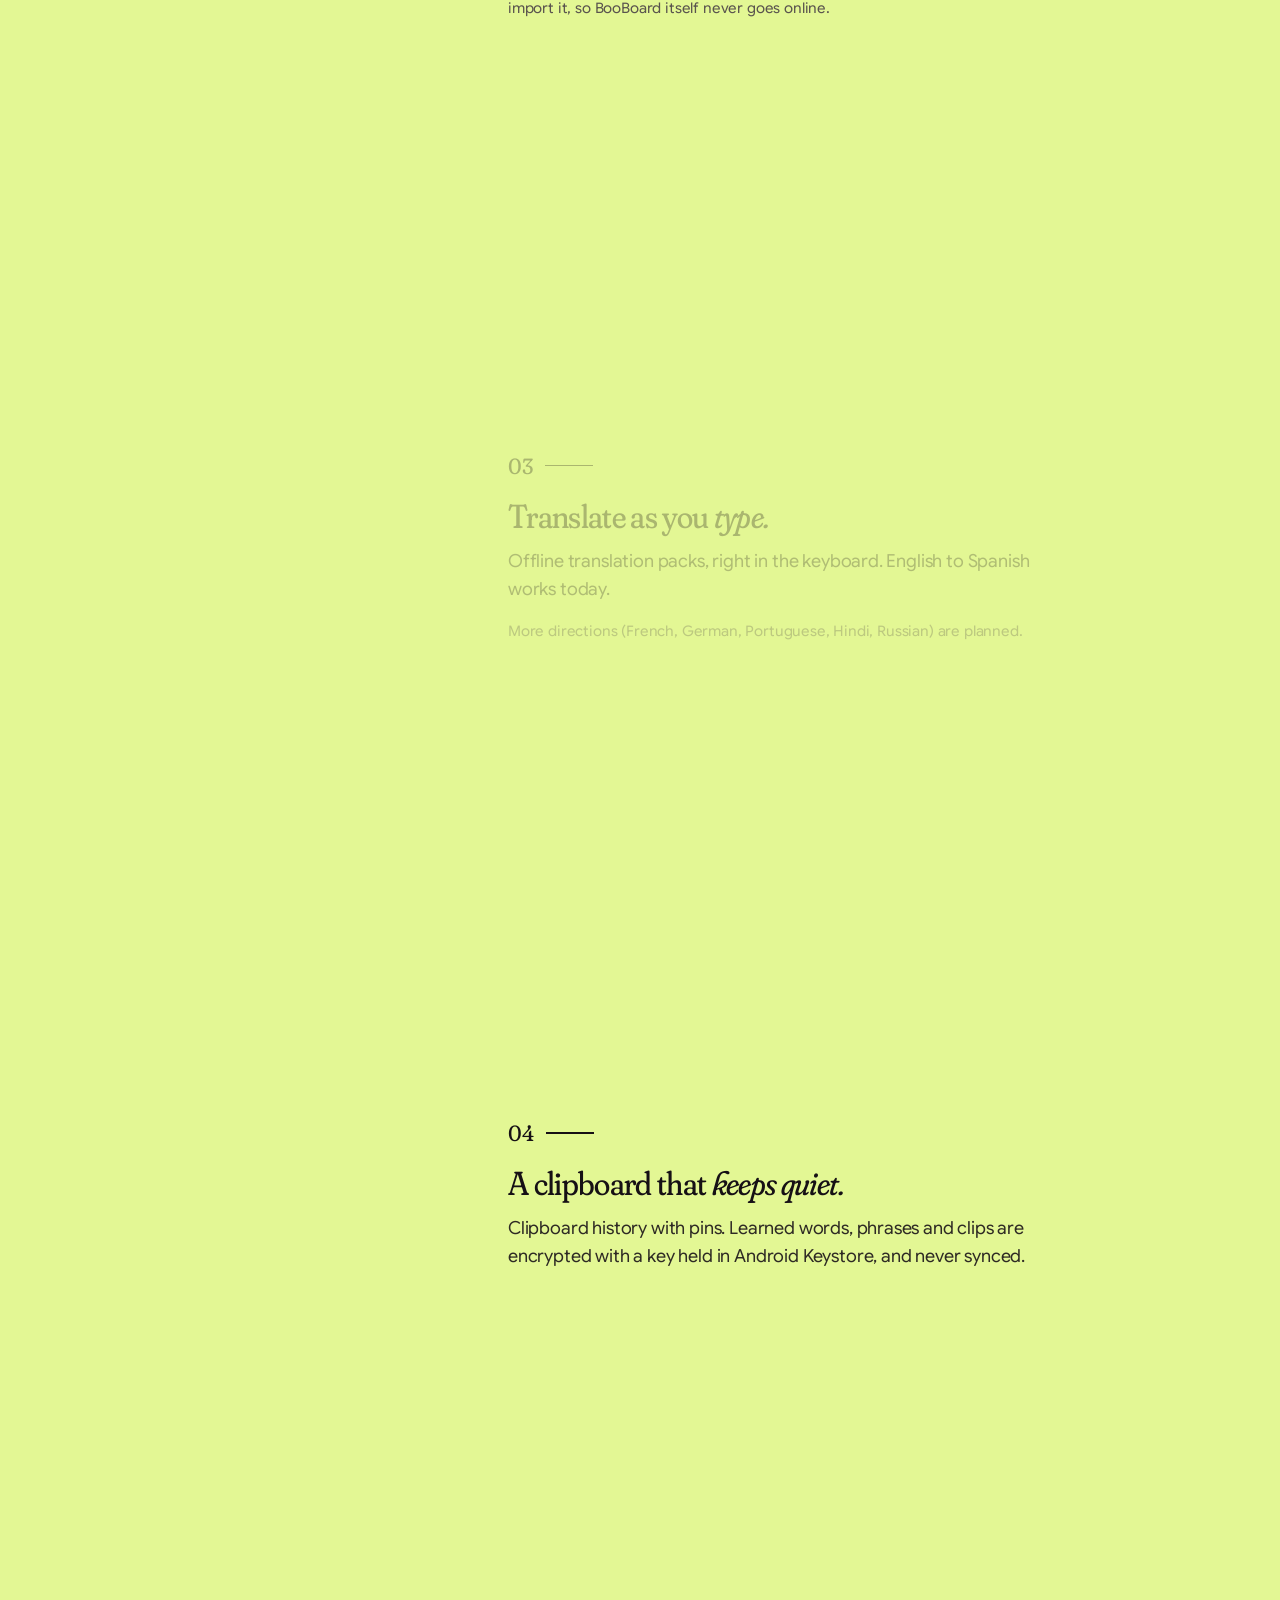
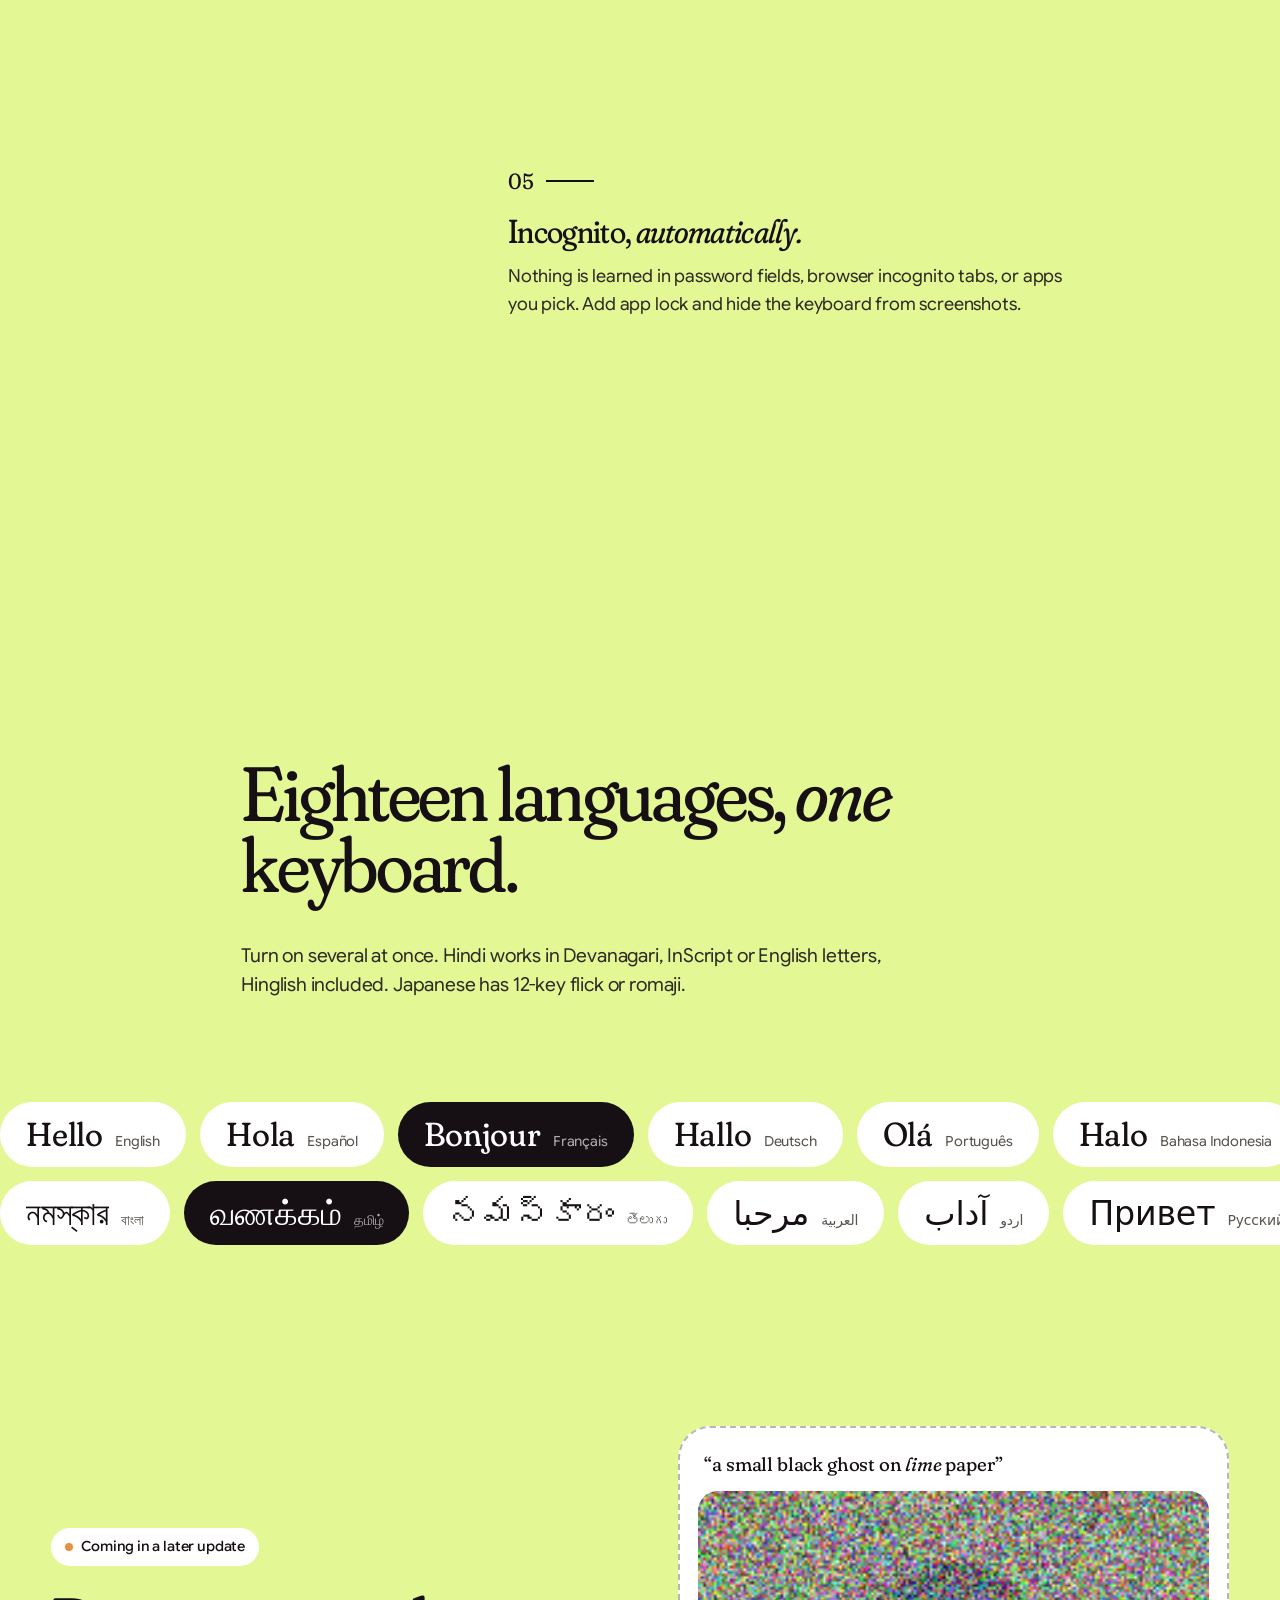
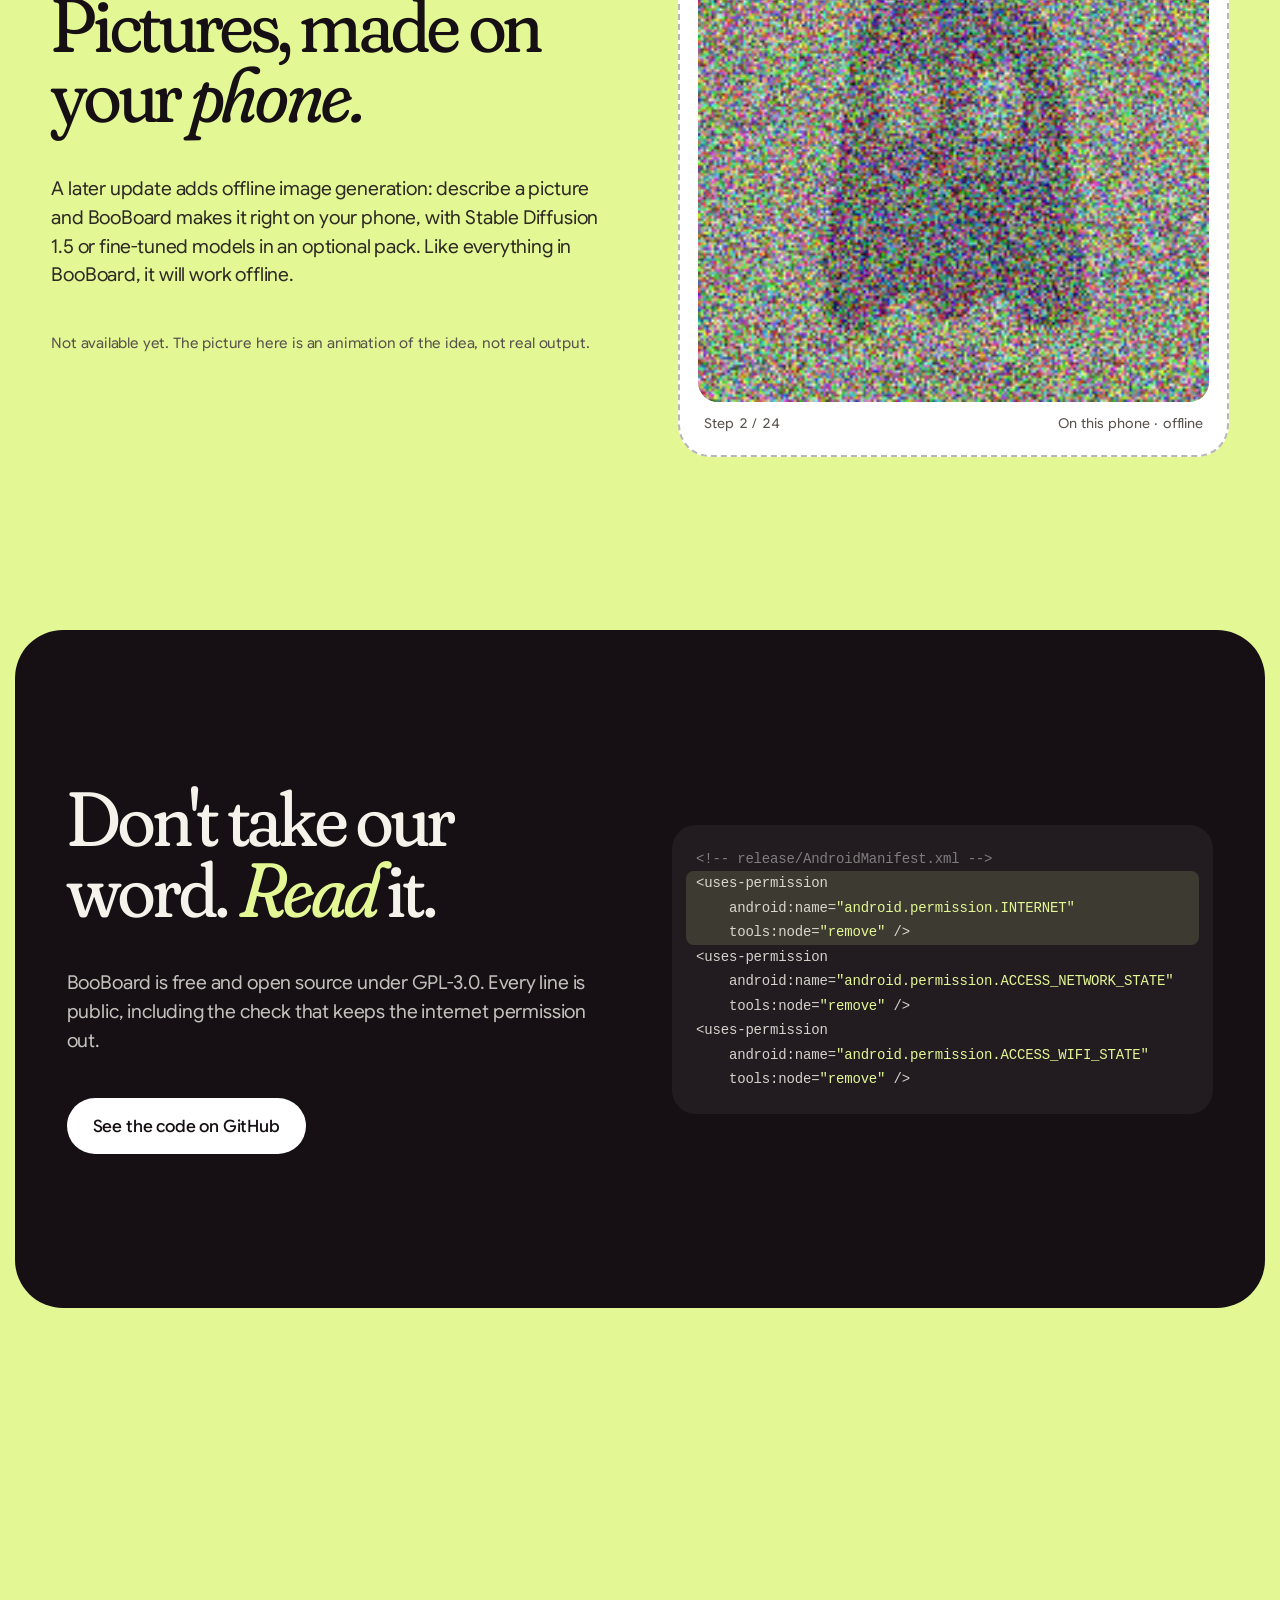
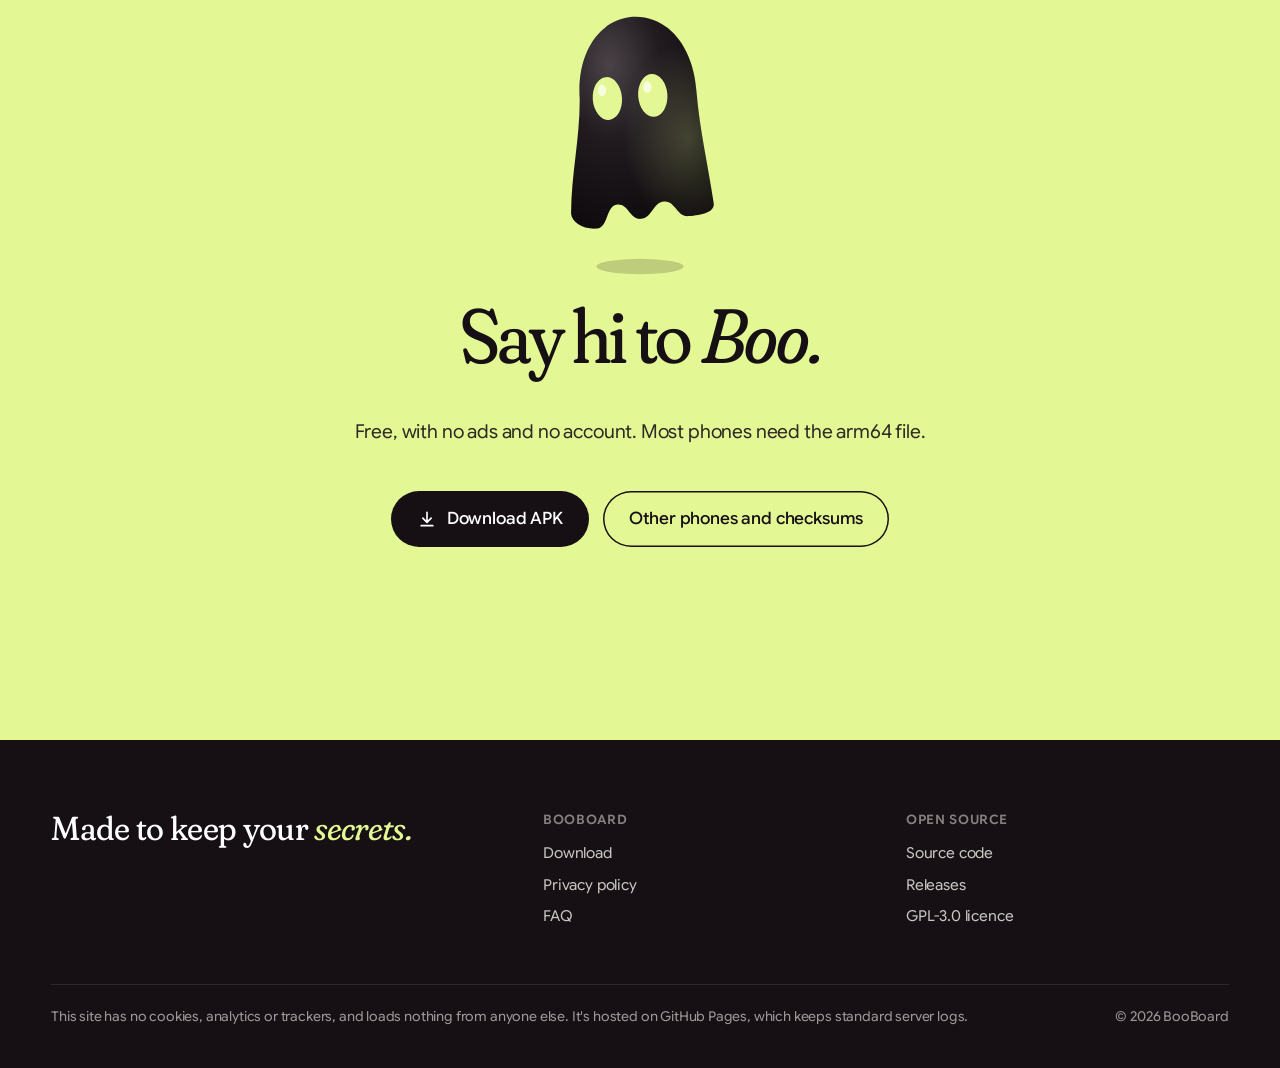
==== commit 19f5e873: "New headline, open-sea island, Boo flies down the comparison card - Headline: "BooBoard works with n" ====
--- a/index.html
+++ b/index.html
@@ -41,7 +41,7 @@
 <!-- ============ HERO ============ -->
 <div class="wrap hero">
   <div class="copy">
-    <h1 class="h h1 kinetic" id="heroTitle" data-letters="nothing" style="--k0:.2s">BooBoard works offline and sends <em>nothing</em> anywhere.</h1>
+    <h1 class="h h1 kinetic" id="heroTitle" data-letters="catch" style="--k0:.2s">BooBoard works with no&nbsp;internet, no&nbsp;cloud, no <em>catch.</em></h1>
     <div class="meta fade-up" style="--d:1.1s"><span>Version 1.2</span><span>Android 8 and newer</span><span>Open source</span><span>GPL-3.0</span></div>
   </div>
 
@@ -52,23 +52,48 @@
         <radialGradient id="islS" cx="34%" cy="22%" r="80%"><stop offset="0" stop-color="#4A4247"/><stop offset=".45" stop-color="#211B20"/><stop offset="1" stop-color="#0E0A0D"/></radialGradient>
         <radialGradient id="islR" cx="85%" cy="60%" r="45%"><stop offset="0" stop-color="#E3F794" stop-opacity=".22"/><stop offset="1" stop-color="#E3F794" stop-opacity="0"/></radialGradient>
       </defs>
-      <g class="waves" fill="none" stroke="#161015" stroke-width="2" stroke-linecap="round"><path class="dr" pathLength="1" style="animation-delay:.1s" d="M40 340q10-7 20 0t20 0t20 0t20 0t20 0M520 352q10-7 20 0t20 0t20 0t20 0t20 0t20 0M90 372q10-7 20 0t20 0t20 0t20 0t20 0t20 0M380 380q10-7 20 0t20 0t20 0t20 0t20 0"/></g>
-      <path class="df" pathLength="1" style="animation-delay:.2s,1s" d="M140 312C200 280 480 280 548 312C480 330 200 330 140 312Z" fill="#EFFAB8" stroke="#161015" stroke-width="2.4"/>
-      <path class="dr" pathLength="1" style="animation-delay:.9s" fill="none" stroke="#161015" stroke-width="2" stroke-linecap="round" d="M190 300l-3-9M195 299l1-10M200 299l4-8M500 302l-2-9M505 302l2-8M392 296l-2-8M397 296l2-9"/>
+      <!-- open sea: one wide band (wider than any crop, so it never shows an end while it rolls) -->
+      <g class="sea"><path class="df" pathLength="1" style="animation-delay:.1s,.9s" fill="#A9DDF7" stroke="#161015" stroke-width="2.2" stroke-linejoin="round" d="M-240 318q15-8 30 0t30 0t30 0t30 0t30 0t30 0t30 0t30 0t30 0t30 0t30 0t30 0t30 0t30 0t30 0t30 0t30 0t30 0t30 0t30 0t30 0t30 0t30 0t30 0t30 0t30 0t30 0t30 0t30 0t30 0t30 0t30 0t30 0t30 0t30 0t30 0t30 0t30 0t30 0t30 0V480H-240Z"/></g>
+      <g class="waves" fill="none" stroke="#3E97CF" stroke-width="2.2" stroke-linecap="round"><path class="dr" pathLength="1" style="animation-delay:.6s" d="M20 344q10-6 20 0t20 0t20 0M150 366q10-6 20 0t20 0M300 352q10-6 20 0t20 0t20 0M470 342q10-6 20 0t20 0M560 362q10-6 20 0t20 0t20 0M400 380q10-6 20 0t20 0M640 348q10-6 20 0t20 0M90 384q10-6 20 0t20 0"/></g>
+      <path class="df" pathLength="1" style="animation-delay:.2s,1s" d="M146 314C206 282 478 282 542 314C478 332 206 332 146 314Z" fill="#B9E06A" stroke="#161015" stroke-width="2.4"/>
+      <path class="dr" pathLength="1" style="animation-delay:.9s" fill="none" stroke="#7FB33A" stroke-width="2" stroke-linecap="round" d="M190 314q10-4 20 0M410 318q12-4 24 0M226 322q10-3 20 0"/>
+      <path class="df" pathLength="1" style="animation-delay:.9s,1.6s" d="M486 302c-6-12 6-20 14-14 4-10 18-8 18 2 10 0 12 12 4 14z" fill="#9CCB4E" stroke="#161015" stroke-width="2"/>
       <path class="dr" pathLength="1" style="animation-delay:.5s" fill="none" stroke="#161015" stroke-width="2.6" stroke-linecap="round" stroke-linejoin="round" d="M262 300C256 260 252 222 262 182M284 300C278 262 276 222 284 182M266 200C252 184 238 178 222 180M280 192C296 174 312 170 326 172"/>
       <g class="canopy">
         <path class="df" pathLength="1" style="animation-delay:.8s,1.8s" d="M178 160C158 140 174 108 204 112C206 86 240 78 258 94C270 72 308 74 318 96C344 88 370 108 358 132C380 144 370 174 344 172C332 188 300 186 290 174C276 188 240 188 228 174C204 184 180 180 178 160Z" fill="#D4EC7A" stroke="#161015" stroke-width="2.6"/>
         <path class="dr" pathLength="1" style="animation-delay:1.5s" d="M220 136q10-8 18 0M290 120q10-8 18 0M326 148q8-6 16 0M252 158q8-6 16 0" fill="none" stroke="#161015" stroke-width="2" stroke-linecap="round"/>
       </g>
-      <g stroke="#161015" stroke-width="2.6" stroke-linecap="round" stroke-linejoin="round">
-        <path class="df" pathLength="1" style="animation-delay:1.1s,2s" d="M304 238C296 256 296 276 298 294L338 294C336 276 332 254 320 238Z" fill="#C8B6F2"/>
-        <path class="dr" pathLength="1" style="animation-delay:1.3s" fill="none" d="M304 294C320 284 336 272 350 264C356 278 362 290 370 300M312 296C326 288 340 280 354 274C360 284 364 292 376 300"/>
-        <circle class="dr" pathLength="1" style="animation-delay:1.2s" cx="312" cy="222" r="15" fill="none"/>
-        <path class="df" pathLength="1" style="animation-delay:1.2s,2s" d="M297 222C295 204 314 197 327 209C329 213 329 217 327 219C318 213 306 214 300 228Z" fill="#161015"/>
-        <path class="dr" pathLength="1" style="animation-delay:1.4s" fill="none" d="M298 220C287 228 288 242 295 248M317 227q3 2 6 0"/>
-        <g class="arm"><path class="dr" pathLength="1" style="animation-delay:1.5s" fill="none" d="M316 246C324 258 332 260 342 254"/></g>
-        <rect class="df" pathLength="1" style="animation-delay:1.6s,2.2s" x="336" y="236" width="15" height="23" rx="3" transform="rotate(-22 343 248)" fill="#fff"/>
-        <path class="screen-ln" d="M339 244l7-3M340 249l5-2" stroke-width="1.6" transform="rotate(-22 343 248)"/>
+      <!-- the girl: sits on the grass (her seat and shoes rest on the island's top line), shadow under her -->
+      <ellipse class="hid" cx="340" cy="291.5" rx="38" ry="3.4" fill="#161015" fill-opacity=".16"/>
+      <g transform="translate(0 -7)" stroke="#161015" stroke-width="2.2" stroke-linecap="round" stroke-linejoin="round">
+        <path class="df" pathLength="1" style="animation-delay:1.1s,1.9s" d="M352 258C358 272 362 284 365 296L376 296C372 282 366 268 361 255Z" fill="#3C3552"/>
+        <path class="df" pathLength="1" style="animation-delay:1.1s,1.9s" d="M309 296C320 282 334 268 348 254C356 250 364 254 361 262C351 276 338 288 326 297Z" fill="#3C3552"/>
+        <path class="df" pathLength="1" style="animation-delay:1.2s,2s" d="M359 294C363 289 375 289 381 294C384 299 379 302 372 302L359 302Z" fill="#fff"/>
+        <path class="df" pathLength="1" style="animation-delay:1.1s,1.9s" d="M301 241C294 257 292 277 295 297L330 297C331 279 328 258 321 242Q311 236 301 241Z" fill="#C8B6F2"/>
+        <path class="dr" pathLength="1" style="animation-delay:1.2s" fill="none" d="M309 233v9"/>
+        <circle class="df" pathLength="1" style="animation-delay:1.2s,2s" cx="312" cy="221" r="14" fill="#F5D2B8"/>
+        <path class="dr" pathLength="1" style="animation-delay:1.4s" fill="none" d="M325 216q5 4 1 8"/>
+        <path class="df" pathLength="1" style="animation-delay:1.3s,2s" d="M298 222C294 205 310 197 323 204C328 207 329 212 328 214C319 210 307 212 301 228Z" fill="#161015"/>
+        <circle class="df" pathLength="1" style="animation-delay:1.3s,2s" cx="299" cy="207" r="7.5" fill="#161015"/>
+        <path class="dr" pathLength="1" style="animation-delay:1.5s" fill="none" stroke-width="2" d="M315 223q3 2.4 6 .4"/>
+        <circle class="hid" cx="318" cy="229" r="3" fill="#F2A08A" fill-opacity=".7" stroke="none"/>
+        <path class="dr" pathLength="1" style="animation-delay:1.5s" fill="none" stroke-width="7.5" d="M317 248C326 258 336 262 344 258"/>
+        <path class="dr" pathLength="1" style="animation-delay:1.6s" fill="none" stroke-width="4.2" stroke="#C8B6F2" d="M317 248C326 258 336 262 344 258"/>
+        <g transform="rotate(-24 346 246)">
+          <rect class="df" pathLength="1" style="animation-delay:1.6s,2.2s" x="339" y="233" width="15" height="24" rx="3.2" fill="#161015"/>
+          <rect class="hid" x="341.5" y="236" width="10" height="17" rx="1.6" fill="#EFFAB8" stroke="none"/>
+          <path class="screen-ln" d="M343.5 241h6M343.5 245h4" stroke-width="1.2"/>
+        </g>
+        <circle class="df" pathLength="1" style="animation-delay:1.7s,2.2s" cx="343" cy="256" r="3.8" fill="#F5D2B8"/>
+        <g class="arm"><circle class="df" pathLength="1" style="animation-delay:1.7s,2.2s" cx="352" cy="251" r="3.4" fill="#F5D2B8"/></g>
+        <path class="screen-ln" d="M330 234q6 4 9 9" fill="none" stroke="#EFFAB8" stroke-width="1.4"/>
+      </g>
+      <!-- more grass (around her feet and the tree too) and three daisies -->
+      <path class="dr" pathLength="1" style="animation-delay:1.8s" fill="none" stroke="#161015" stroke-width="2" stroke-linecap="round" d="M250 300l-3-9M255 299l1-10M260 300l4-8M286 298l-2-8M291 298l2-8M318 292l-2-7M323 292l2-7M370 294l-2-8M376 294l1-9M382 295l3-7M170 305l-3-9M175 304l1-10M180 304l4-8M214 299l-2-8M219 298l1-9M224 299l3-7M452 298l-2-8M457 298l1-9M500 304l-2-9M505 304l2-8M510 305l4-6"/>
+      <g class="hid" stroke="#161015" stroke-width="1.4">
+        <g transform="translate(206 302)"><circle r="3.2" cx="-3" fill="#fff"/><circle r="3.2" cx="3" fill="#fff"/><circle r="3.2" cy="-3" fill="#fff"/><circle r="3.2" cy="3" fill="#fff"/><circle r="1.8" fill="#F5C842"/></g>
+        <g transform="translate(420 300)"><circle r="3.2" cx="-3" fill="#fff"/><circle r="3.2" cx="3" fill="#fff"/><circle r="3.2" cy="-3" fill="#fff"/><circle r="3.2" cy="3" fill="#fff"/><circle r="1.8" fill="#F5C842"/></g>
+        <g transform="translate(474 306)"><circle r="2.6" cx="-2.5" fill="#fff"/><circle r="2.6" cx="2.5" fill="#fff"/><circle r="2.6" cy="-2.5" fill="#fff"/><circle r="2.6" cy="2.5" fill="#fff"/><circle r="1.5" fill="#F5C842"/></g>
       </g>
       <g id="islCloud" opacity="0"><g transform="translate(500 70)" stroke="#161015" stroke-width="2.6" stroke-linecap="round" stroke-linejoin="round">
         <path d="M10 52C-6 52 -10 34 2 28C2 12 22 4 34 14C42 0 70 2 74 20C90 18 98 34 88 46C84 52 78 54 74 54Z" fill="#fff"/>
@@ -96,16 +121,11 @@
   </div>
 </div>
 
-<!-- ============ TICKER ============ -->
-<div class="ticker" aria-label="No internet permission. Offline voice transcription in English. No account. No cloud. No analytics. Works in airplane mode. Open source.">
-  <div class="mq" id="tickmq" aria-hidden="true"></div>
-</div>
-
 <!-- ============ PROOF ============ -->
 <section id="privacy" class="sec">
   <div class="inkband sec">
     <div class="wrap">
-      <div class="vs in-view" id="perm" role="table" aria-label="A typical cloud keyboard compared with BooBoard">
+      <div class="vs is-in" id="perm"role="table" aria-label="A typical cloud keyboard compared with BooBoard">
         <div class="vs-head" role="row"><span role="columnheader"><span class="sr">Feature</span></span><span class="them" role="columnheader">A typical cloud keyboard</span><span class="us" role="columnheader"><span class="boo-glyph"></span>BooBoard</span></div>
         <div class="vs-row" role="row" style="--r:0"><b role="rowheader">Internet access</b><span class="them" role="cell">Yes, full network access</span><span class="us" role="cell">None. Android blocks it</span></div>
         <div class="vs-row" role="row" style="--r:1"><b role="rowheader">Predictions</b><span class="them" role="cell">Often made on a server</span><span class="us" role="cell">Made on your phone</span></div>
--- a/assets/site.css
+++ b/assets/site.css
@@ -63,12 +63,13 @@
 .meta { display: flex; flex-wrap: wrap; gap: 8px 18px; font-size: 14px; color: var(--muted); }
 .meta span::before { content: ""; display: inline-block; width: 5px; height: 5px; border-radius: 50%; background: var(--ink); opacity: .5; margin-right: 8px; vertical-align: middle; }
 /* word reveal */
-/* Headline motion taken from the Jitter scene: each word simply appears, one every 100 ms, like a message being typed. */
+/* Headline motion: each word rises up from below its line, one every 100 ms. The clip hides the word under the
+   line (it leaves room for descenders, italic overhang and the "nothing" ghost above). */
 .kinetic { position: relative; }
-.kinetic .w { display: inline-block; white-space: nowrap; }
-.kinetic .w > span { opacity: 0; }
-.kinetic.go .w > span { animation: appear 1ms linear forwards; animation-delay: calc(var(--i) * 100ms + var(--k0, 0ms)); }
-@keyframes appear { to { opacity: 1; } }
+.kinetic .w { display: inline-block; white-space: nowrap; clip-path: inset(-0.5em -0.3em -0.16em -0.3em); }
+.kinetic .w > span { display: inline-block; transform: translateY(118%); }
+.kinetic.go .w > span { animation: rise .8s var(--ease) forwards; animation-delay: calc(var(--i) * 100ms + var(--k0, 0ms)); }
+@keyframes rise { to { transform: none; } }
 .kinetic .l { display: inline-block; }
 .kinetic.go.ghost .l { animation: ghostOut 2.6s ease-in-out both; animation-delay: calc(var(--j) * 95ms); }
 @keyframes ghostOut { 0%, 100% { opacity: 1; transform: none; filter: none; } 35%, 55% { opacity: .1; transform: translateY(-.12em) scale(.96); filter: blur(3px); } }
@@ -78,23 +79,31 @@
 
 /* hero art: island line drawing. It draws itself in, then loops (Boo, cloud and burst are moved by JS) */
 .art { position: relative; }
-.isl { width: 100%; height: auto; overflow: hidden; }
+.isl { width: 100%; height: auto; overflow: hidden;
+  /* the sea melts into the page: faded at the bottom, and at both sides on wide screens (phones run edge to edge) */
+  -webkit-mask-image: linear-gradient(to bottom, #000 93%, transparent), linear-gradient(to right, transparent, #000 9%, #000 91%, transparent);
+  -webkit-mask-composite: source-in; mask-image: linear-gradient(to bottom, #000 93%, transparent), linear-gradient(to right, transparent, #000 9%, #000 91%, transparent); mask-composite: intersect; }
+@media (max-width: 600px) { .isl { -webkit-mask-image: linear-gradient(to bottom, #000 93%, transparent); mask-image: linear-gradient(to bottom, #000 93%, transparent); } }
 .isl .dr { stroke-dasharray: 1; stroke-dashoffset: 1; animation: islDraw 1.3s ease forwards; }
 .isl .df { fill-opacity: 0; stroke-dasharray: 1; stroke-dashoffset: 1; animation: islDraw 1.3s ease forwards, islFill .6s ease forwards; }
 .isl .hid { opacity: 0; animation: islShow .5s ease 1.9s forwards; }
 .isl .sh { fill: rgba(22,16,21,.24); }
-.isl .waves { animation: islWave 3s linear infinite; }
+/* the sea's edge rolls left and swells; the wave lines drift right, faster, so the water clearly moves */
+.isl .sea { animation: islSea 5s linear infinite, islSwell 3.2s ease-in-out infinite; }
+.isl .waves { animation: islWave 2.2s linear infinite reverse; }
 .isl .canopy { transform-box: view-box; transform-origin: 272px 300px; animation: islSway 5s ease-in-out 2.6s infinite; }
-.isl .arm { transform-box: view-box; transform-origin: 316px 246px; animation: islType 1.4s ease-in-out 2.6s infinite; }
-.isl .screen-ln { opacity: 0; animation: islBlink 1.2s ease-in-out 2.6s infinite; }
+.isl .arm { animation: islTap .7s ease-in-out 2.6s infinite; }
+.isl .screen-ln { opacity: 0; animation: islBlink 1.4s ease-in-out 2.6s infinite; }
 /* the plane starts just off the drawing's left edge (--pf), so it shows up as soon as the drawing is done */
 .isl .plane { --pf: -48px; transform: translateX(var(--pf)); animation: islPlane 14s linear 2.4s infinite; }
 @keyframes islDraw { to { stroke-dashoffset: 0; } }
 @keyframes islFill { to { fill-opacity: 1; } }
 @keyframes islShow { to { opacity: 1; } }
 @keyframes islWave { to { transform: translateX(-40px); } }
+@keyframes islSea { to { translate: -60px 0; } }
+@keyframes islSwell { 0%, 100% { transform: translateY(0); } 50% { transform: translateY(-3px); } }
+@keyframes islTap { 0%, 100% { transform: translateY(0); } 50% { transform: translateY(-1.5px); } }
 @keyframes islSway { 0%, 100% { transform: rotate(-1.2deg); } 50% { transform: rotate(1.2deg); } }
-@keyframes islType { 0%, 100% { transform: rotate(0); } 50% { transform: rotate(-4deg); } }
 @keyframes islBlink { 0%, 100% { opacity: .25; } 50% { opacity: 1; } }
 @keyframes islPlane { from { transform: translateX(var(--pf)); } to { transform: translateX(860px); } }
 @media (prefers-reduced-motion: reduce) {
@@ -148,15 +157,7 @@
 .lang-chip.on { opacity: 1; transform: none; }
 .gesture { display: flex; justify-content: center; padding-top: 6px; } .gesture i { width: 108px; height: 4px; border-radius: 4px; background: #161015; opacity: .85; }
 
-/* ---------- marquee strip ---------- */
-/* same chips as the languages strip, one row */
-.ticker { overflow: hidden; padding: 12px 0; }
-.ticker .mq { animation-duration: 50s; }
-.ticker:hover .mq { animation-play-state: paused; }
-.ticker .hello { align-items: center; }
-.ticker .hello svg { width: clamp(20px, 1.9vw, 27px); height: auto; flex: none; }
-.ticker .hello svg path { fill: var(--ink); } .ticker .hello svg ellipse { fill: var(--lime); }
-.ticker .hello.dark svg path { fill: var(--lime); } .ticker .hello.dark svg ellipse { fill: var(--ink); }
+/* marquee (languages strip) */
 @keyframes marquee { to { transform: translateX(-50%); } }
 
 /* ---------- sections ---------- */
@@ -196,6 +197,14 @@
 .check { font-size: 14px; color: rgba(244,242,234,.7); margin: 14px 0 12px; }
 #privacy .inkband { padding-top: clamp(56px, 7vw, 100px); padding-bottom: clamp(48px, 6vw, 90px); }
 #privacy .vs { max-width: 820px; margin: 0 auto; }
+/* Boo flying down the card (moved by JS); rows and ticks follow Boo frame by frame, so no transitions then */
+#privacy .inkband { overflow: hidden; }
+#privacy .wrap, #perm { position: relative; }
+.flyboo { position: absolute; left: 0; top: 0; z-index: 2; width: 60px; pointer-events: none; opacity: 0; will-change: transform; }
+.flyboo svg { width: 100%; height: auto; overflow: visible; }
+@media (max-width: 600px) { .flyboo { width: 48px; } }
+.vs.fly .vs-row, .vs.fly .vs-row .us::before { transition: none; }
+.vs.fly .vs-row .us::before { transform: scale(var(--k, 1)); }
 
 /* features scrollytelling */
 .story { display: grid; grid-template-columns: 380px 1fr; gap: clamp(40px, 6vw, 110px); }
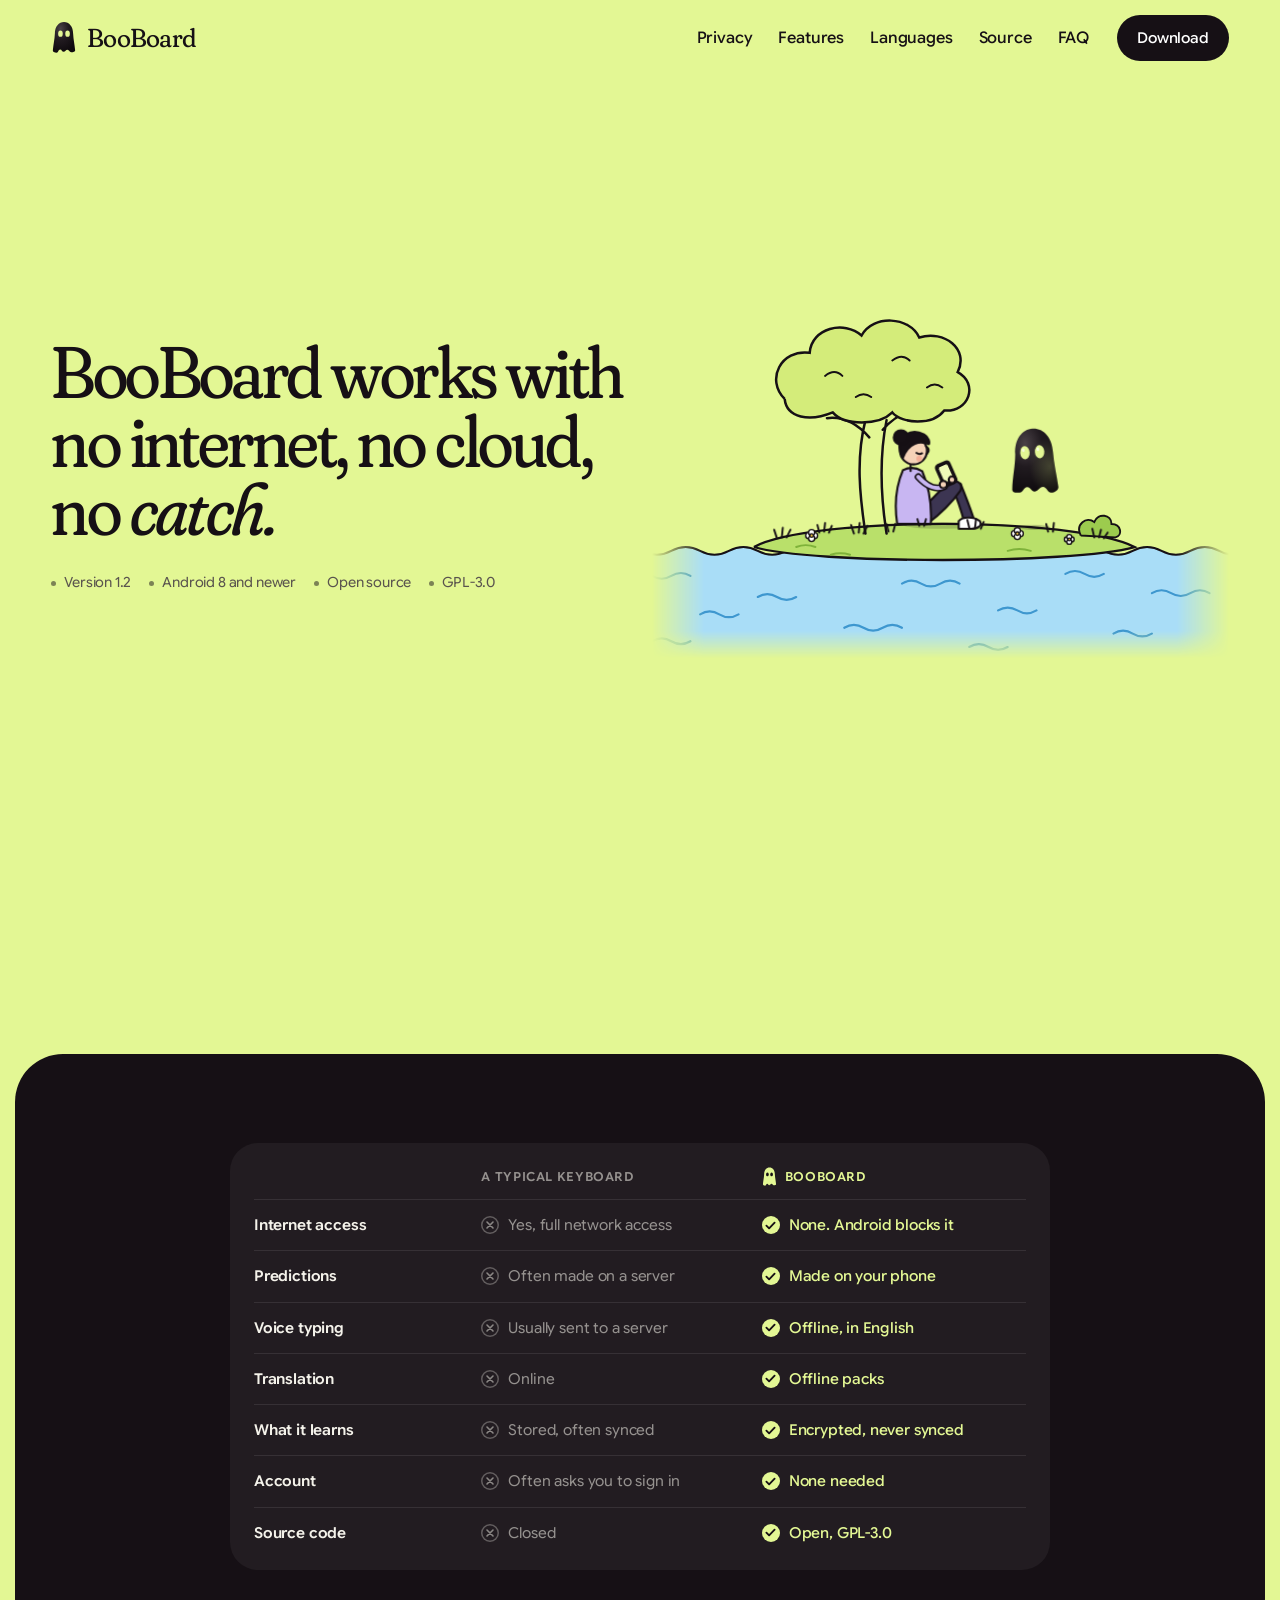
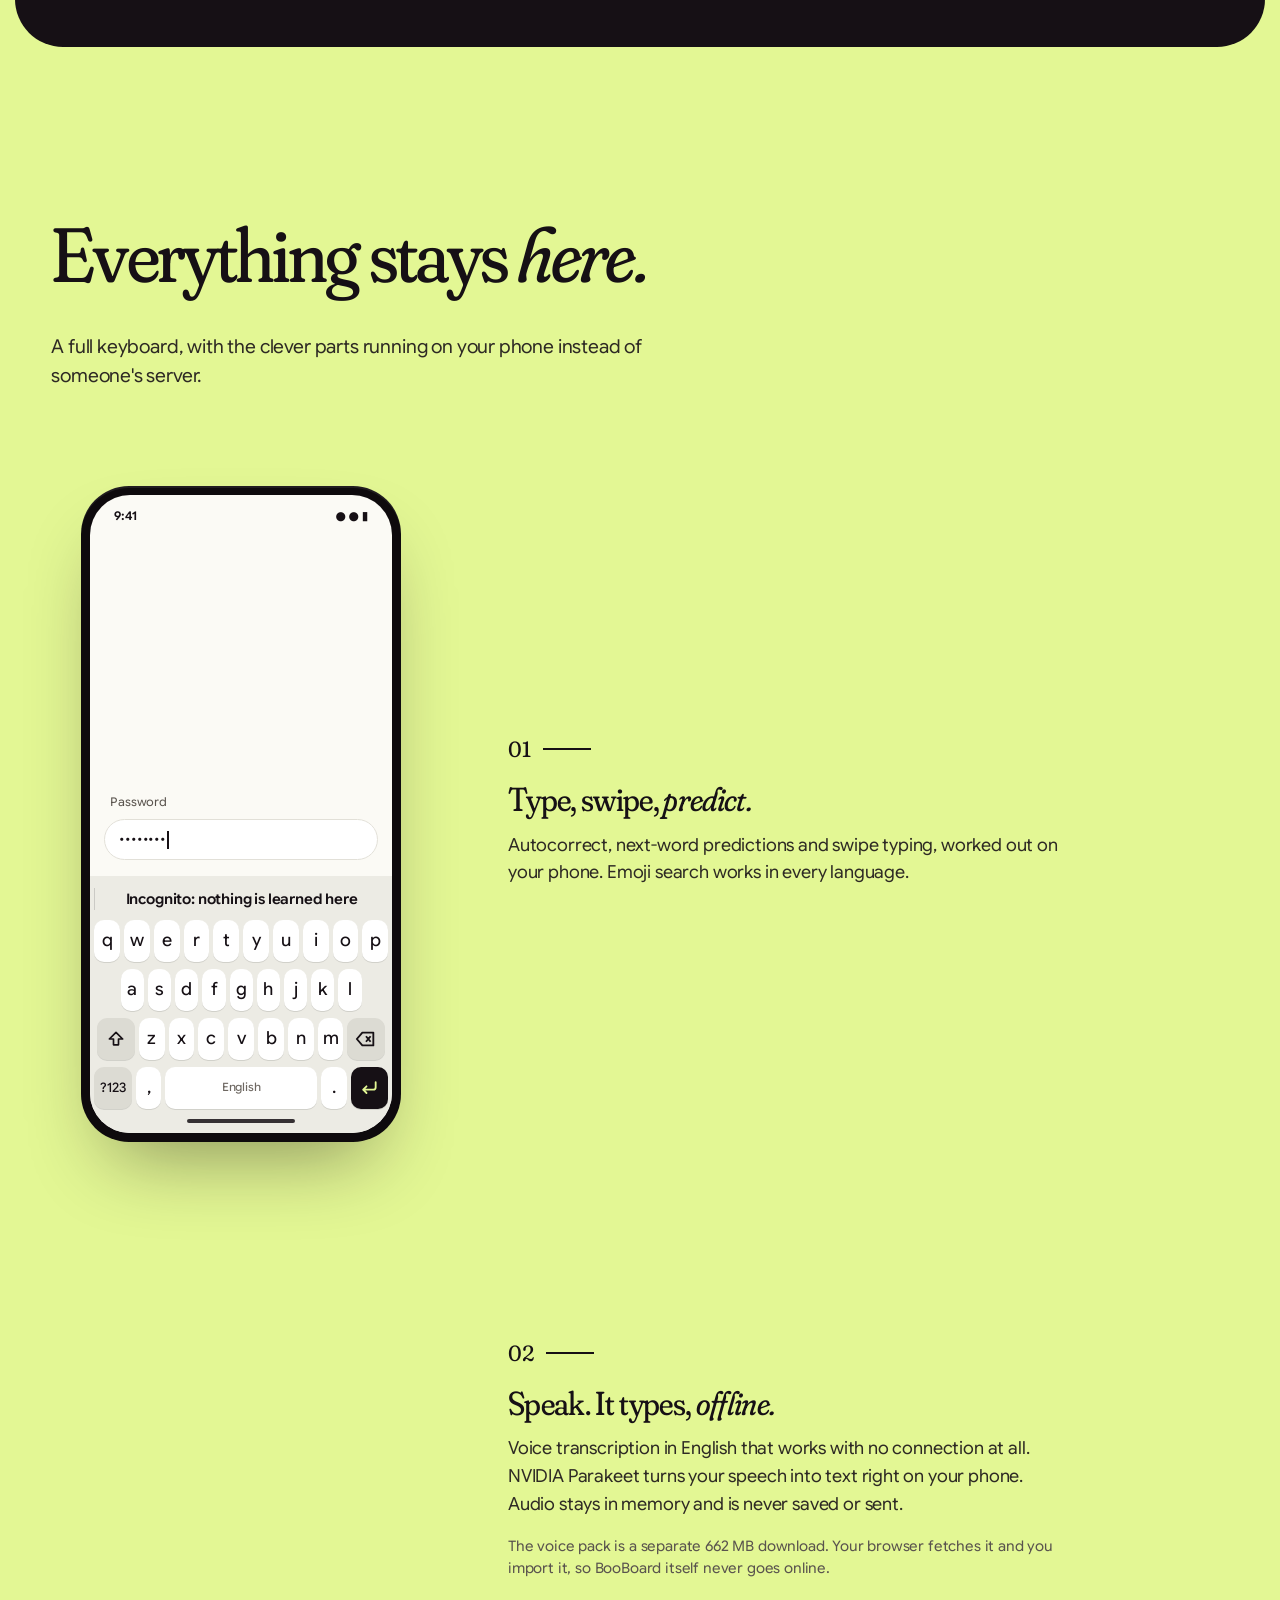
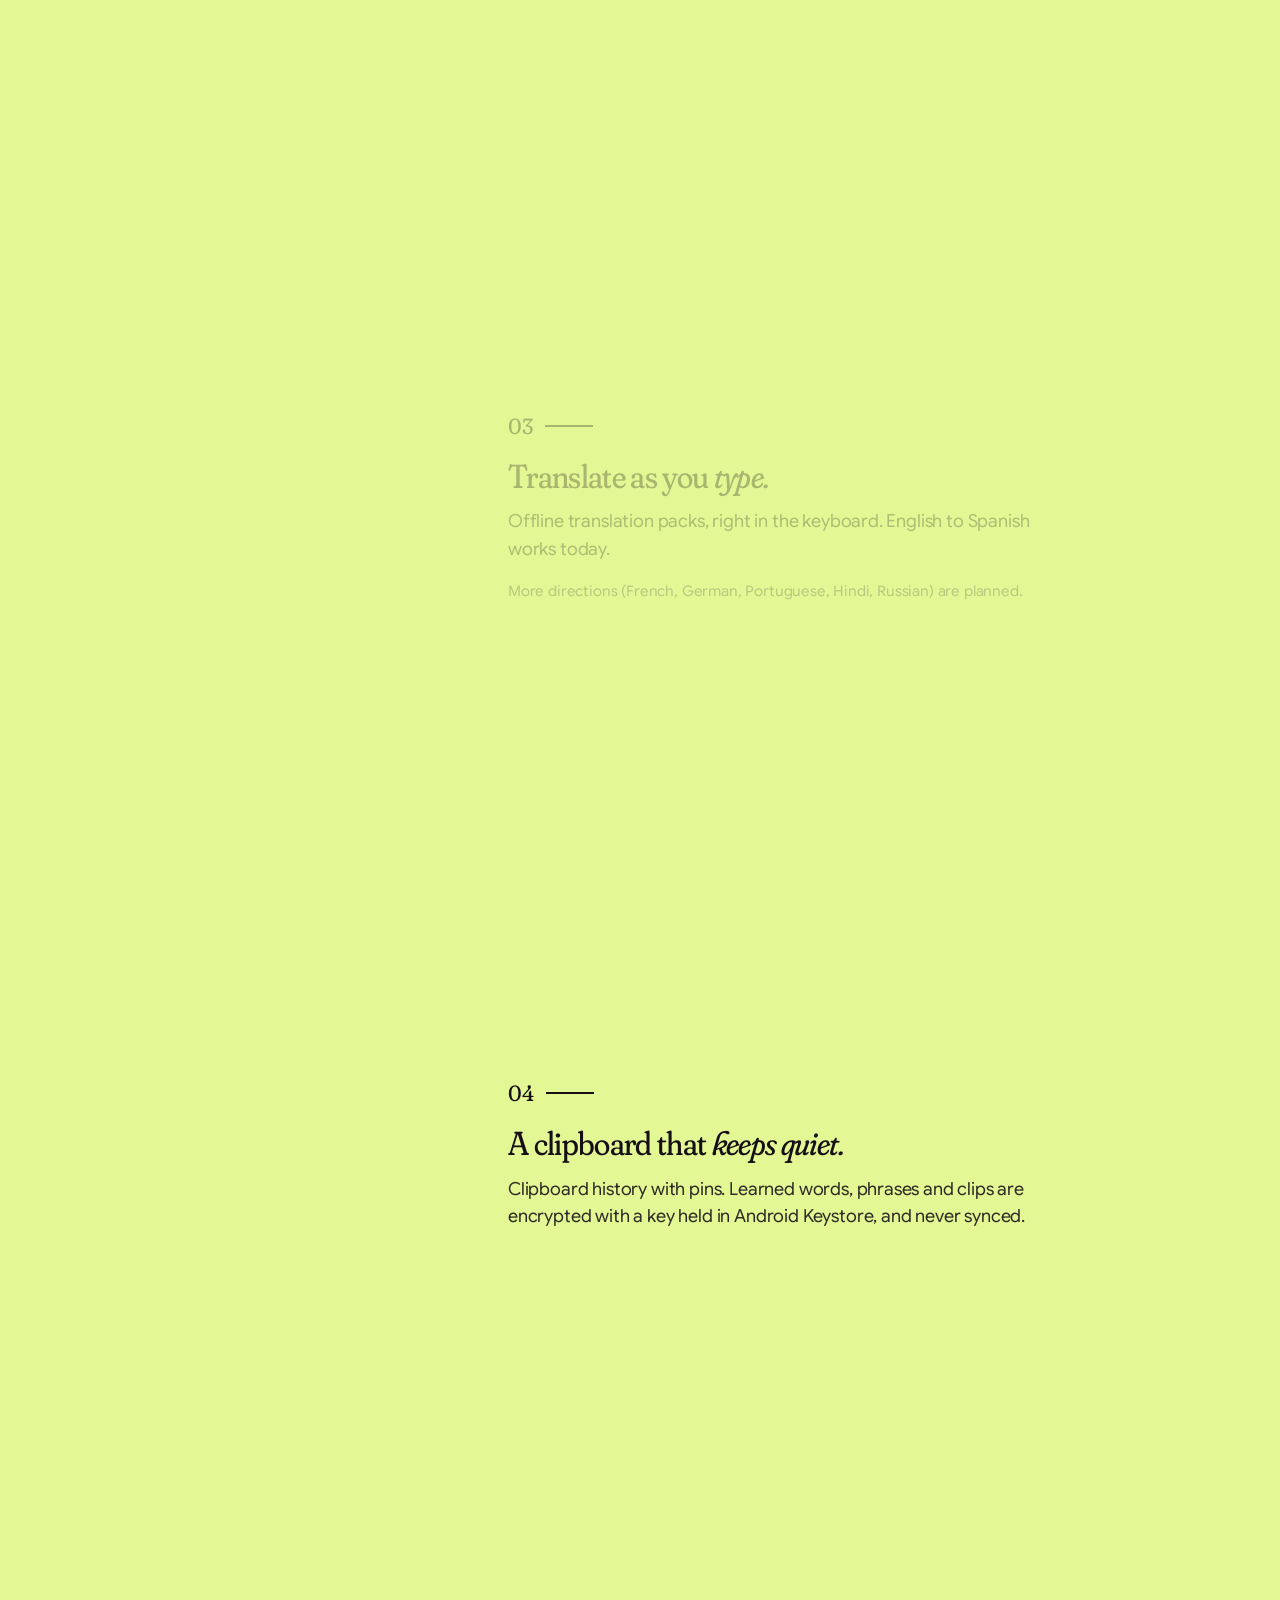
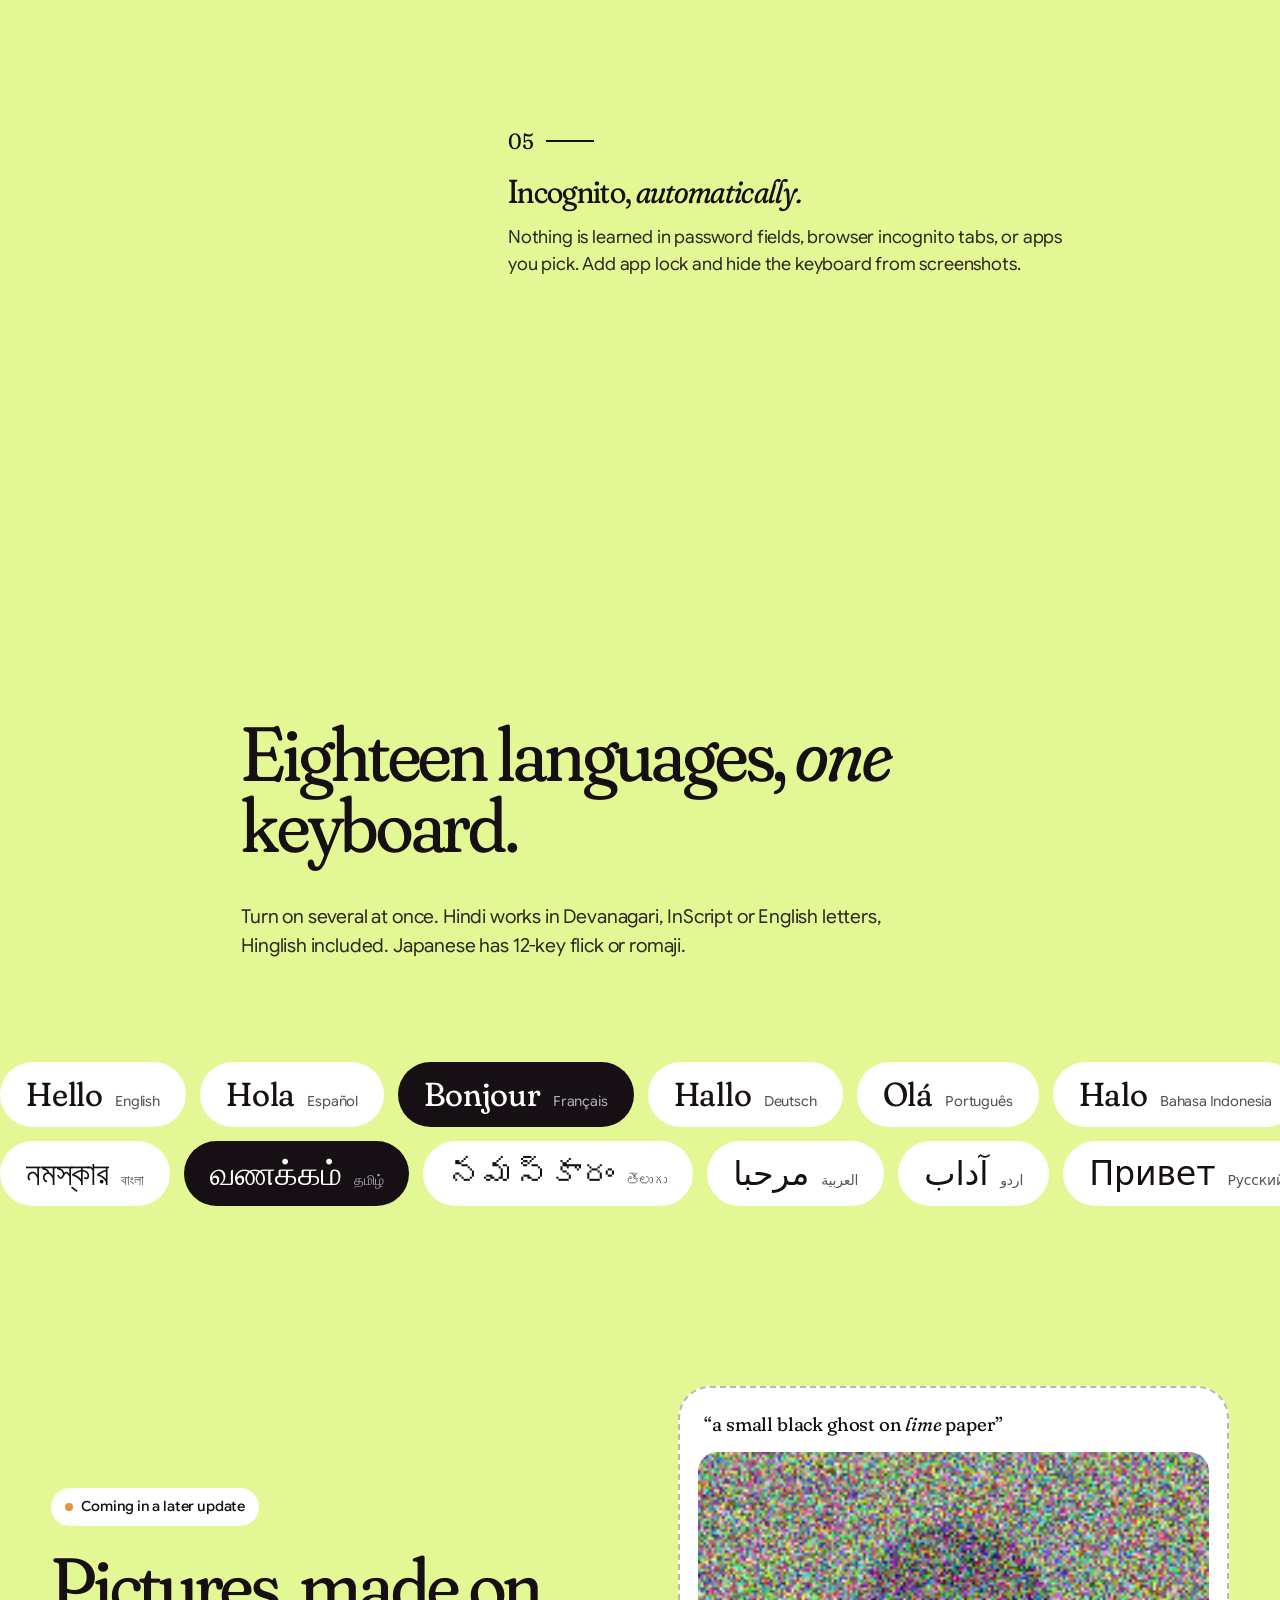
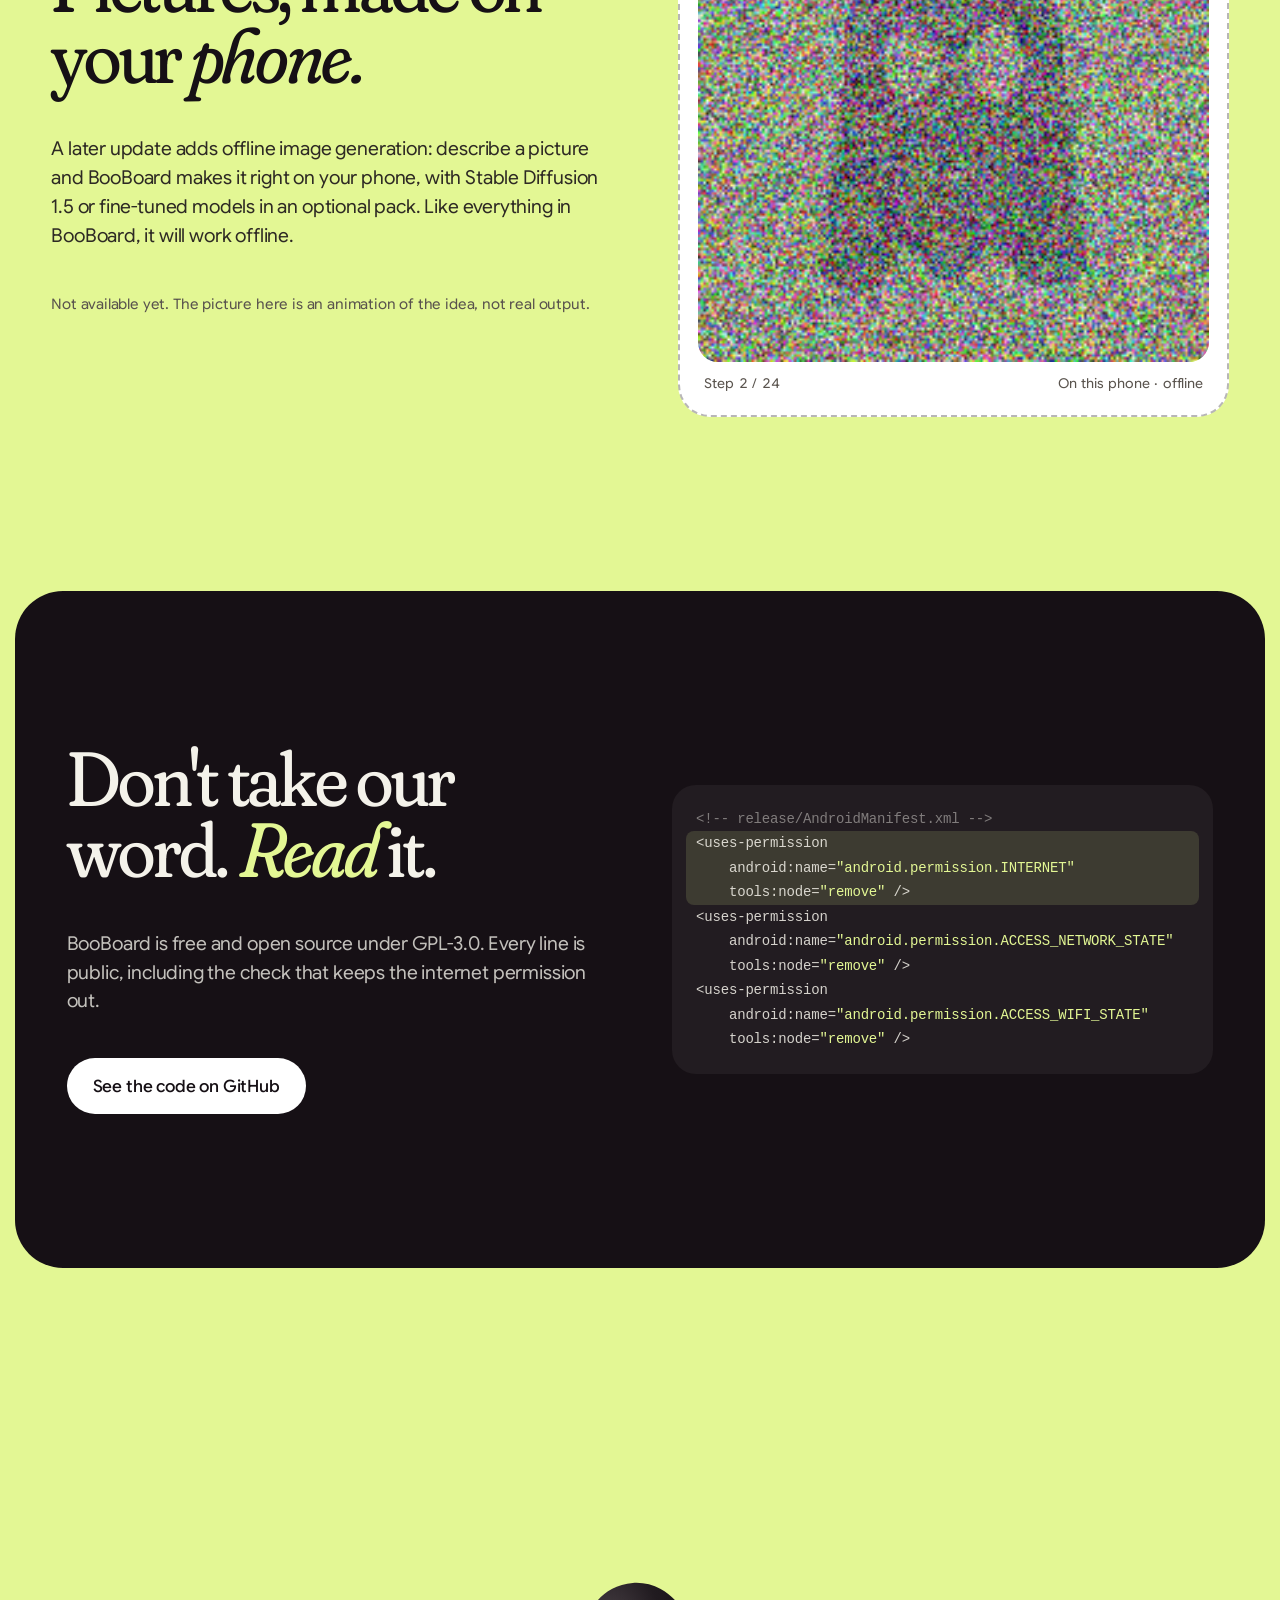
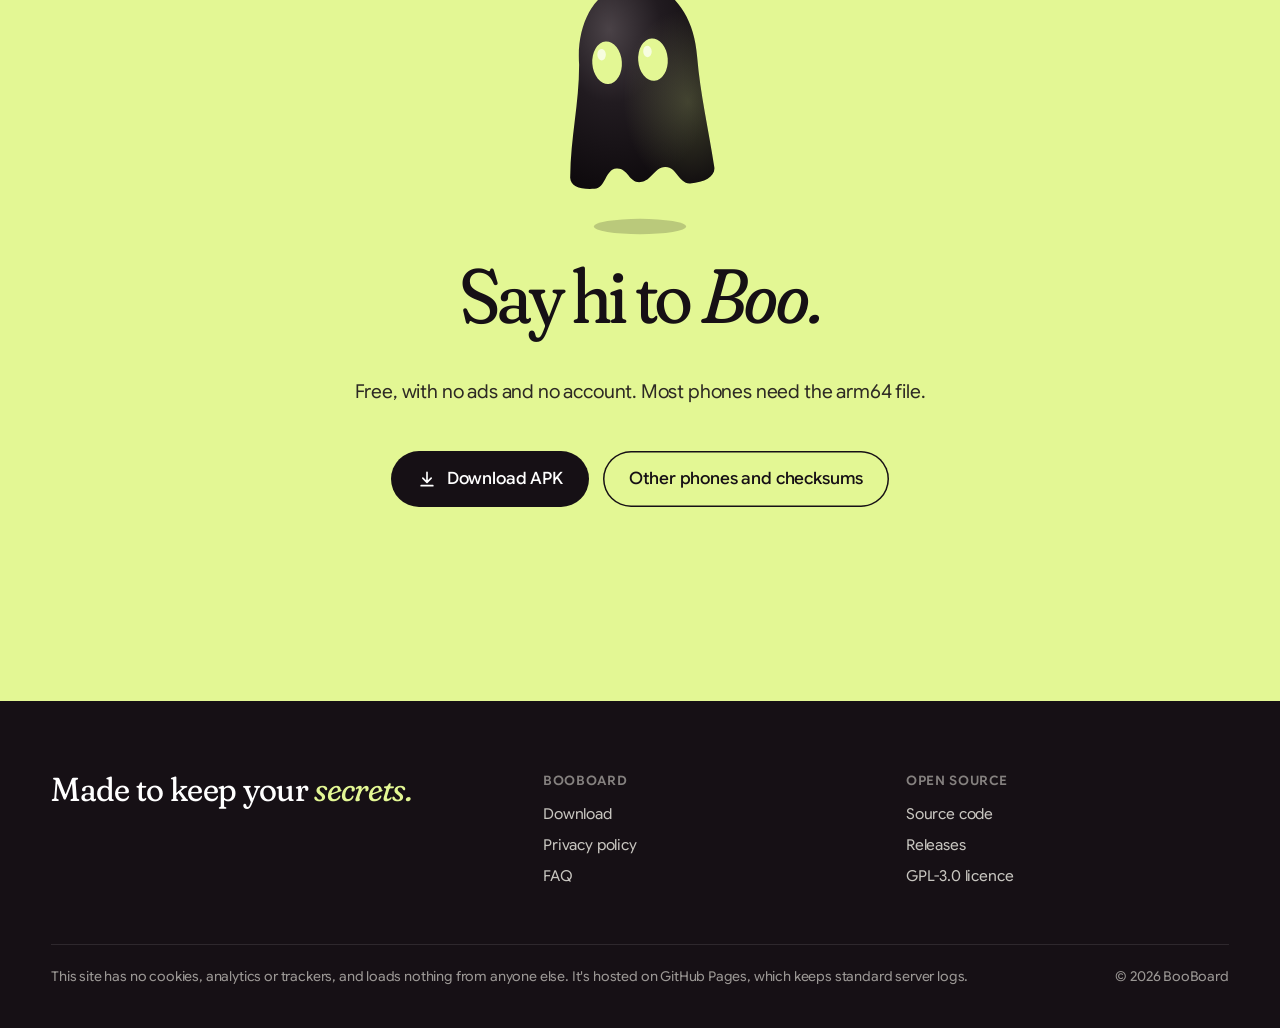
==== commit 99e5f484: "Deeper sea, Boo starts left, simpler comparison card - Island: more sea below the island, with anoth" ====
--- a/index.html
+++ b/index.html
@@ -47,14 +47,14 @@
 
   <!-- island scene: a girl on her phone under a tree, Boo keeps the internet cloud away -->
   <div class="art">
-    <svg class="isl" id="island" viewBox="40 30 600 368" role="img" aria-label="Drawing: a girl sits under a tree looking at her phone while Boo, the BooBoard ghost, keeps the internet cloud away from her.">
+    <svg class="isl" id="island" viewBox="40 30 600 400" role="img" aria-label="Drawing: a girl sits under a tree looking at her phone while Boo, the BooBoard ghost, keeps the internet cloud away from her.">
       <defs>
         <radialGradient id="islS" cx="34%" cy="22%" r="80%"><stop offset="0" stop-color="#4A4247"/><stop offset=".45" stop-color="#211B20"/><stop offset="1" stop-color="#0E0A0D"/></radialGradient>
         <radialGradient id="islR" cx="85%" cy="60%" r="45%"><stop offset="0" stop-color="#E3F794" stop-opacity=".22"/><stop offset="1" stop-color="#E3F794" stop-opacity="0"/></radialGradient>
       </defs>
       <!-- open sea: one wide band (wider than any crop, so it never shows an end while it rolls) -->
       <g class="sea"><path class="df" pathLength="1" style="animation-delay:.1s,.9s" fill="#A9DDF7" stroke="#161015" stroke-width="2.2" stroke-linejoin="round" d="M-240 318q15-8 30 0t30 0t30 0t30 0t30 0t30 0t30 0t30 0t30 0t30 0t30 0t30 0t30 0t30 0t30 0t30 0t30 0t30 0t30 0t30 0t30 0t30 0t30 0t30 0t30 0t30 0t30 0t30 0t30 0t30 0t30 0t30 0t30 0t30 0t30 0t30 0t30 0t30 0t30 0t30 0V480H-240Z"/></g>
-      <g class="waves" fill="none" stroke="#3E97CF" stroke-width="2.2" stroke-linecap="round"><path class="dr" pathLength="1" style="animation-delay:.6s" d="M20 344q10-6 20 0t20 0t20 0M150 366q10-6 20 0t20 0M300 352q10-6 20 0t20 0t20 0M470 342q10-6 20 0t20 0M560 362q10-6 20 0t20 0t20 0M400 380q10-6 20 0t20 0M640 348q10-6 20 0t20 0M90 384q10-6 20 0t20 0"/></g>
+      <g class="waves" fill="none" stroke="#3E97CF" stroke-width="2.2" stroke-linecap="round"><path class="dr" pathLength="1" style="animation-delay:.6s" d="M20 344q10-6 20 0t20 0t20 0M150 366q10-6 20 0t20 0M300 352q10-6 20 0t20 0t20 0M470 342q10-6 20 0t20 0M560 362q10-6 20 0t20 0t20 0M400 380q10-6 20 0t20 0M640 348q10-6 20 0t20 0M90 384q10-6 20 0t20 0M240 398q10-6 20 0t20 0t20 0M520 404q10-6 20 0t20 0M40 412q10-6 20 0t20 0M370 418q10-6 20 0t20 0"/></g>
       <path class="df" pathLength="1" style="animation-delay:.2s,1s" d="M146 314C206 282 478 282 542 314C478 332 206 332 146 314Z" fill="#B9E06A" stroke="#161015" stroke-width="2.4"/>
       <path class="dr" pathLength="1" style="animation-delay:.9s" fill="none" stroke="#7FB33A" stroke-width="2" stroke-linecap="round" d="M190 314q10-4 20 0M410 318q12-4 24 0M226 322q10-3 20 0"/>
       <path class="df" pathLength="1" style="animation-delay:.9s,1.6s" d="M486 302c-6-12 6-20 14-14 4-10 18-8 18 2 10 0 12 12 4 14z" fill="#9CCB4E" stroke="#161015" stroke-width="2"/>
@@ -125,17 +125,15 @@
 <section id="privacy" class="sec">
   <div class="inkband sec">
     <div class="wrap">
-      <div class="vs is-in" id="perm"role="table" aria-label="A typical cloud keyboard compared with BooBoard">
-        <div class="vs-head" role="row"><span role="columnheader"><span class="sr">Feature</span></span><span class="them" role="columnheader">A typical cloud keyboard</span><span class="us" role="columnheader"><span class="boo-glyph"></span>BooBoard</span></div>
+      <div class="vs is-in" id="perm" role="table" aria-label="A typical keyboard compared with BooBoard">
+        <div class="vs-head" role="row"><span role="columnheader"><span class="sr">Feature</span></span><span class="them" role="columnheader">A typical keyboard</span><span class="us" role="columnheader"><span class="boo-glyph"></span>BooBoard</span></div>
         <div class="vs-row" role="row" style="--r:0"><b role="rowheader">Internet access</b><span class="them" role="cell">Yes, full network access</span><span class="us" role="cell">None. Android blocks it</span></div>
         <div class="vs-row" role="row" style="--r:1"><b role="rowheader">Predictions</b><span class="them" role="cell">Often made on a server</span><span class="us" role="cell">Made on your phone</span></div>
         <div class="vs-row" role="row" style="--r:2"><b role="rowheader">Voice typing</b><span class="them" role="cell">Usually sent to a server</span><span class="us" role="cell">Offline, in English</span></div>
         <div class="vs-row" role="row" style="--r:3"><b role="rowheader">Translation</b><span class="them" role="cell">Online</span><span class="us" role="cell">Offline packs</span></div>
         <div class="vs-row" role="row" style="--r:4"><b role="rowheader">What it learns</b><span class="them" role="cell">Stored, often synced</span><span class="us" role="cell">Encrypted, never synced</span></div>
         <div class="vs-row" role="row" style="--r:5"><b role="rowheader">Account</b><span class="them" role="cell">Often asks you to sign in</span><span class="us" role="cell">None needed</span></div>
-        <div class="vs-row" role="row" style="--r:6"><b role="rowheader">Source code</b><span class="them" role="cell">Closed</span><span class="us" role="cell">Open, GPL-3.0</span></div>
-        <p class="check">BooBoard asks for only two things: the microphone, for voice typing if you turn it on, and vibration for key taps.</p>
-      </div>
+        <div class="vs-row" role="row" style="--r:6"><b role="rowheader">Source code</b><span class="them" role="cell">Closed</span><span class="us" role="cell">Open, GPL-3.0</span></div>      </div>
     </div>
   </div>
 </section>
--- a/assets/site.css
+++ b/assets/site.css
@@ -171,8 +171,8 @@
 .inkband .h em { color: var(--lime); }
 
 /* proof */
-/* comparison: a typical cloud keyboard vs BooBoard */
-.vs { background: #221C21; border-radius: 28px; padding: 6px 24px 4px; }
+/* comparison: a typical keyboard vs BooBoard */
+.vs { background: #221C21; border-radius: 28px; padding: 6px 24px 12px; }
 .vs-head, .vs-row { display: grid; grid-template-columns: .8fr 1fr 1fr; gap: 16px; align-items: center; }
 .vs-head { padding: 18px 0 12px; font-size: 12.5px; font-weight: 600; letter-spacing: .05em; text-transform: uppercase; color: rgba(244,242,234,.55); }
 .vs-head .us { color: var(--lime); display: flex; align-items: center; gap: 8px; }
@@ -188,13 +188,12 @@
 .vs-row .us::before { background: var(--lime) no-repeat center/11px url("data:image/svg+xml,%3Csvg xmlns='http://www.w3.org/2000/svg' viewBox='0 0 12 10'%3E%3Cpath d='M1.5 5.2l3 3L10.5 1.8' fill='none' stroke='%23161015' stroke-width='2' stroke-linecap='round' stroke-linejoin='round'/%3E%3C/svg%3E"); transform: scale(0); transition: transform .4s cubic-bezier(.3,1.6,.5,1); transition-delay: calc(var(--r) * 90ms + 450ms); }
 .vs.is-in .vs-row .us::before { transform: scale(1); }
 @media (max-width: 600px) {
-  .vs { padding: 4px 18px 2px; }
+  .vs { padding: 4px 18px 10px; }
   .vs-head, .vs-row { grid-template-columns: 1fr 1fr; gap: 6px 14px; }
   .vs-head > span:first-child { display: none; }
   .vs-row b { grid-column: 1 / -1; font-size: 14px; color: rgba(244,242,234,.85); }
   .vs-row { font-size: 14.5px; }
 }
-.check { font-size: 14px; color: rgba(244,242,234,.7); margin: 14px 0 12px; }
 #privacy .inkband { padding-top: clamp(56px, 7vw, 100px); padding-bottom: clamp(48px, 6vw, 90px); }
 #privacy .vs { max-width: 820px; margin: 0 auto; }
 /* Boo flying down the card (moved by JS); rows and ticks follow Boo frame by frame, so no transitions then */
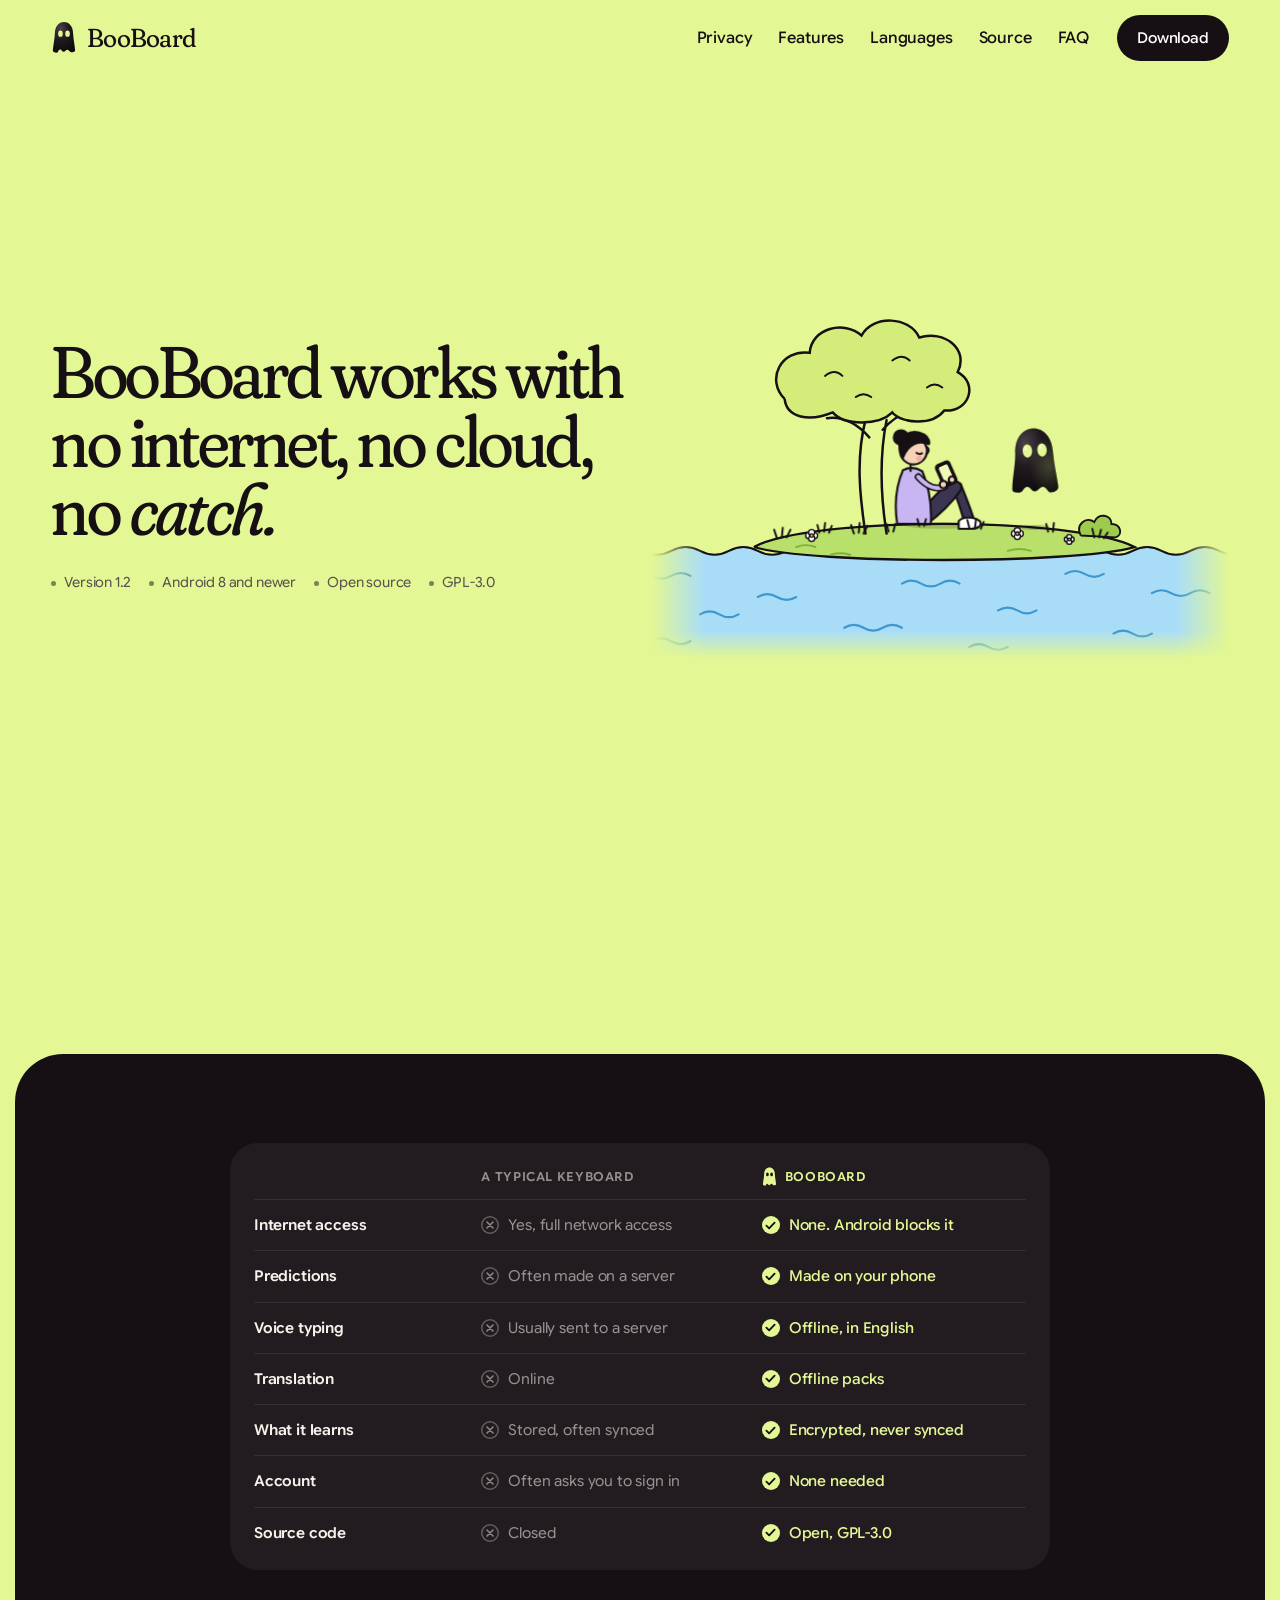
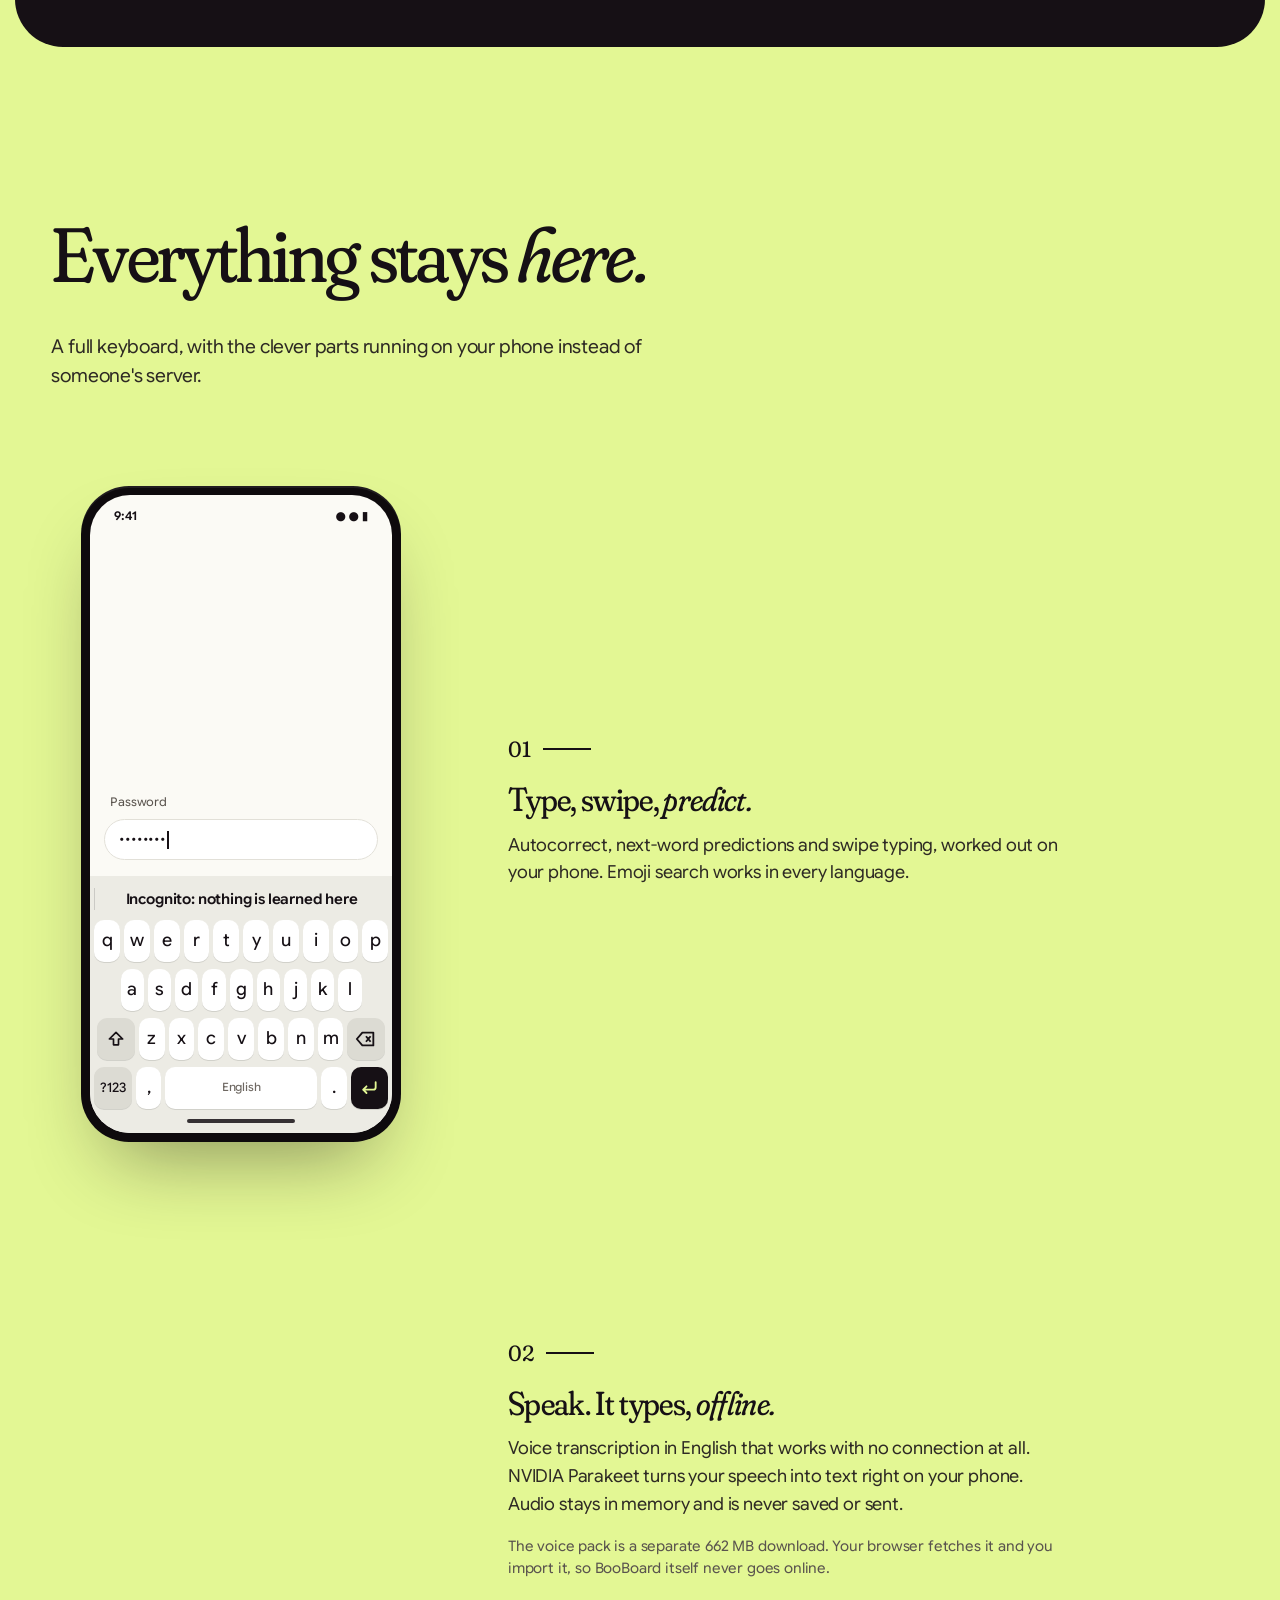
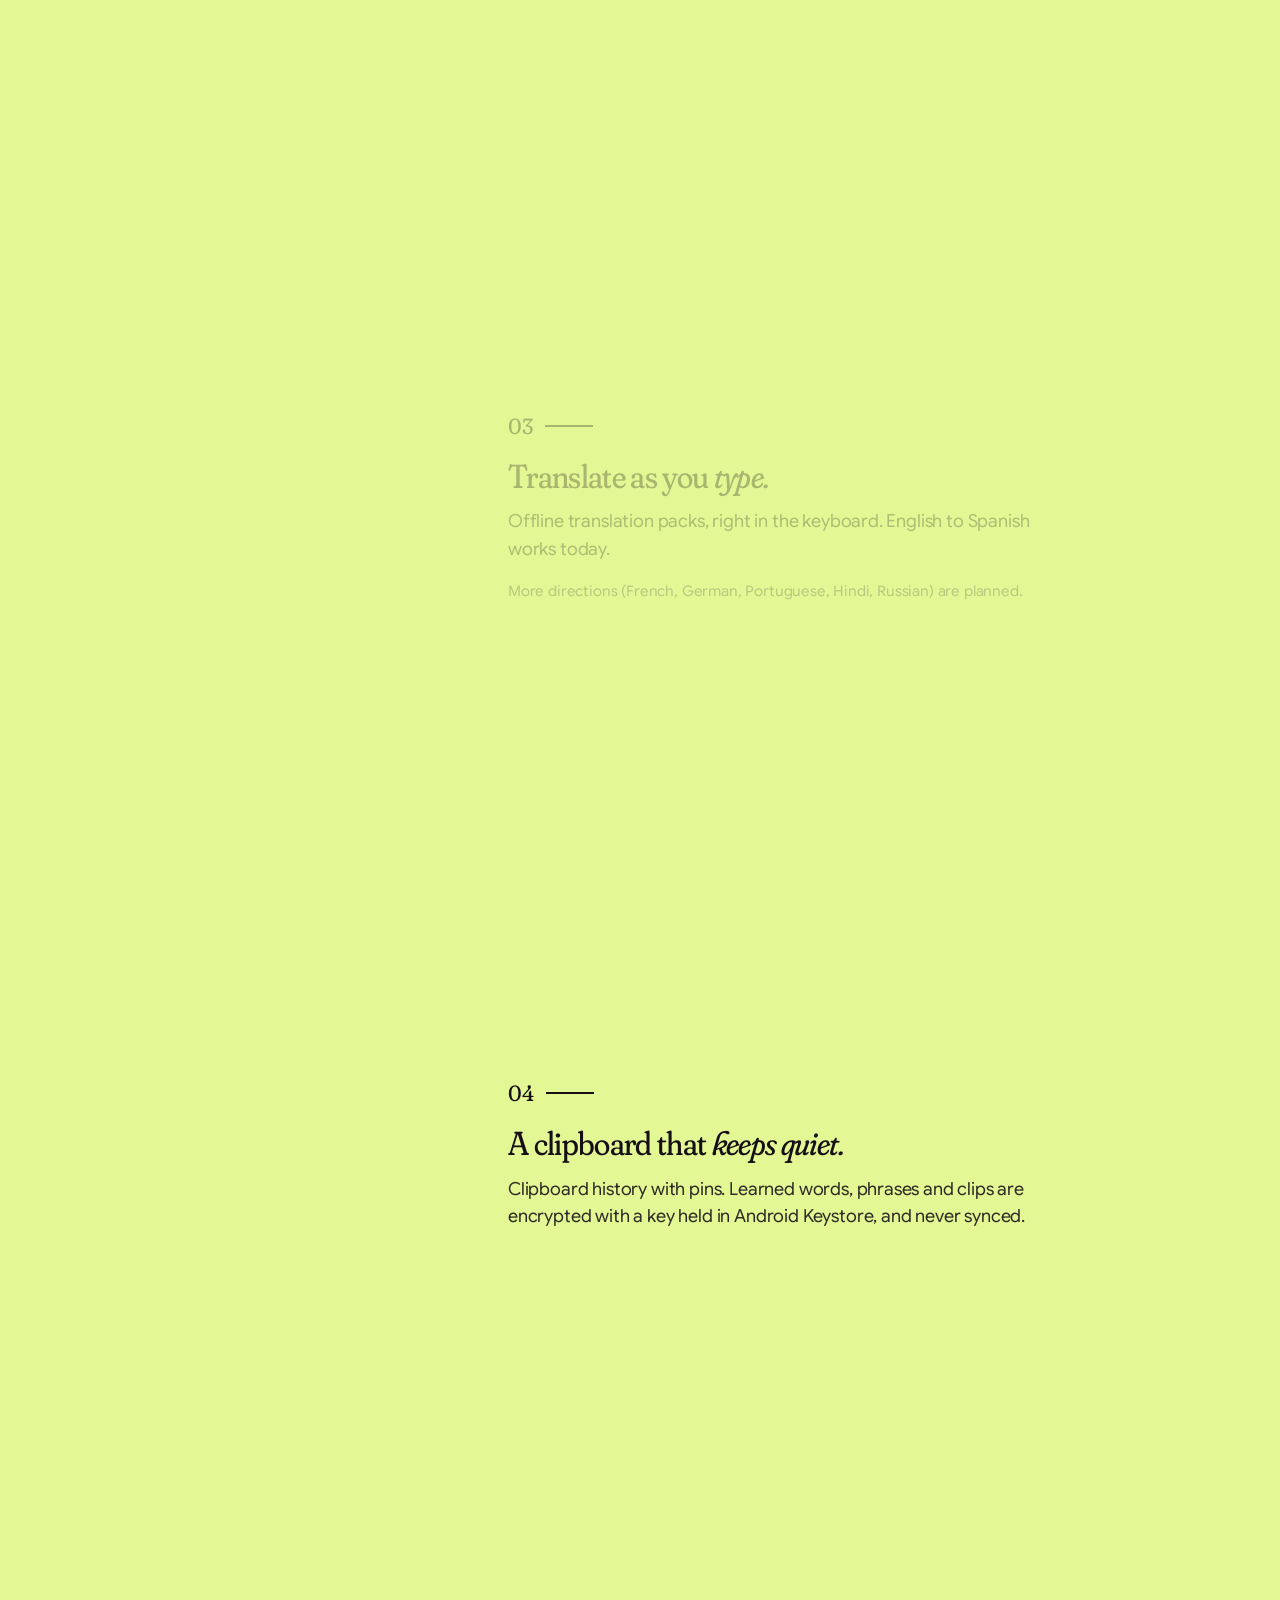
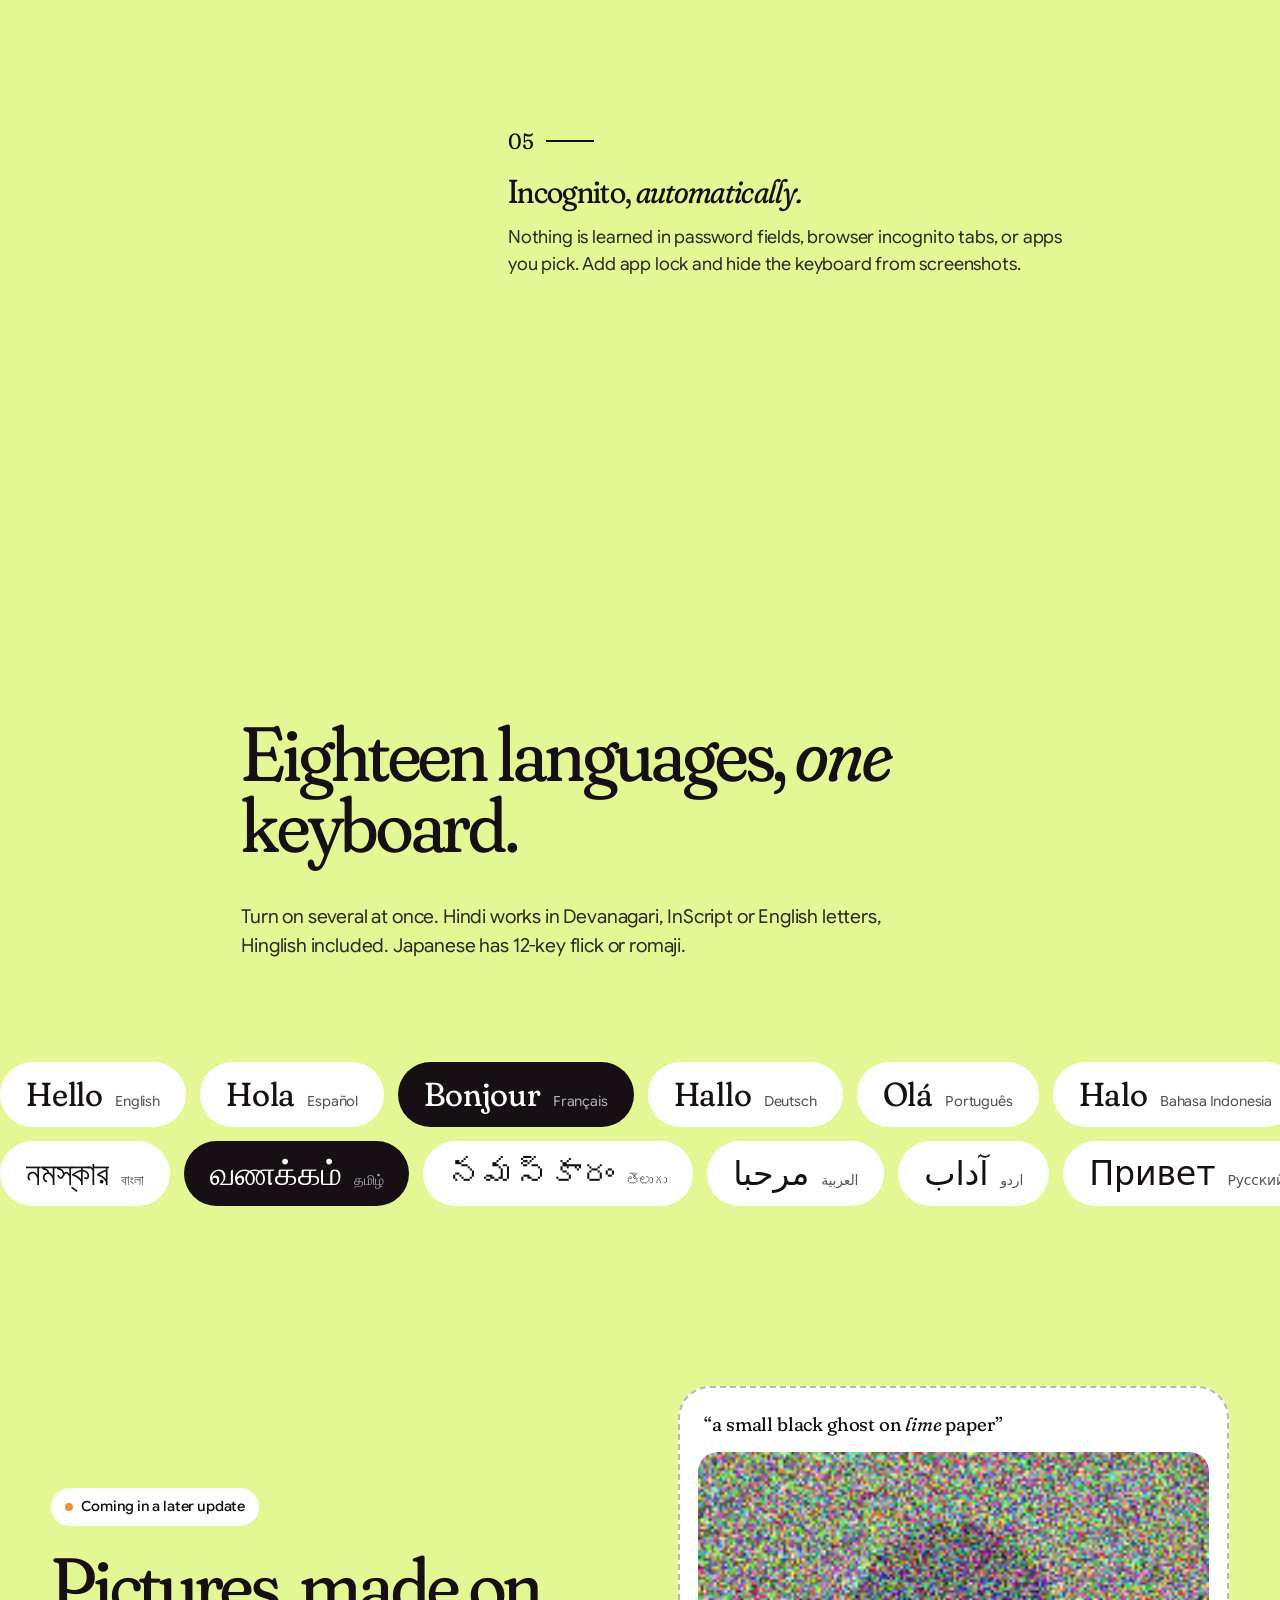
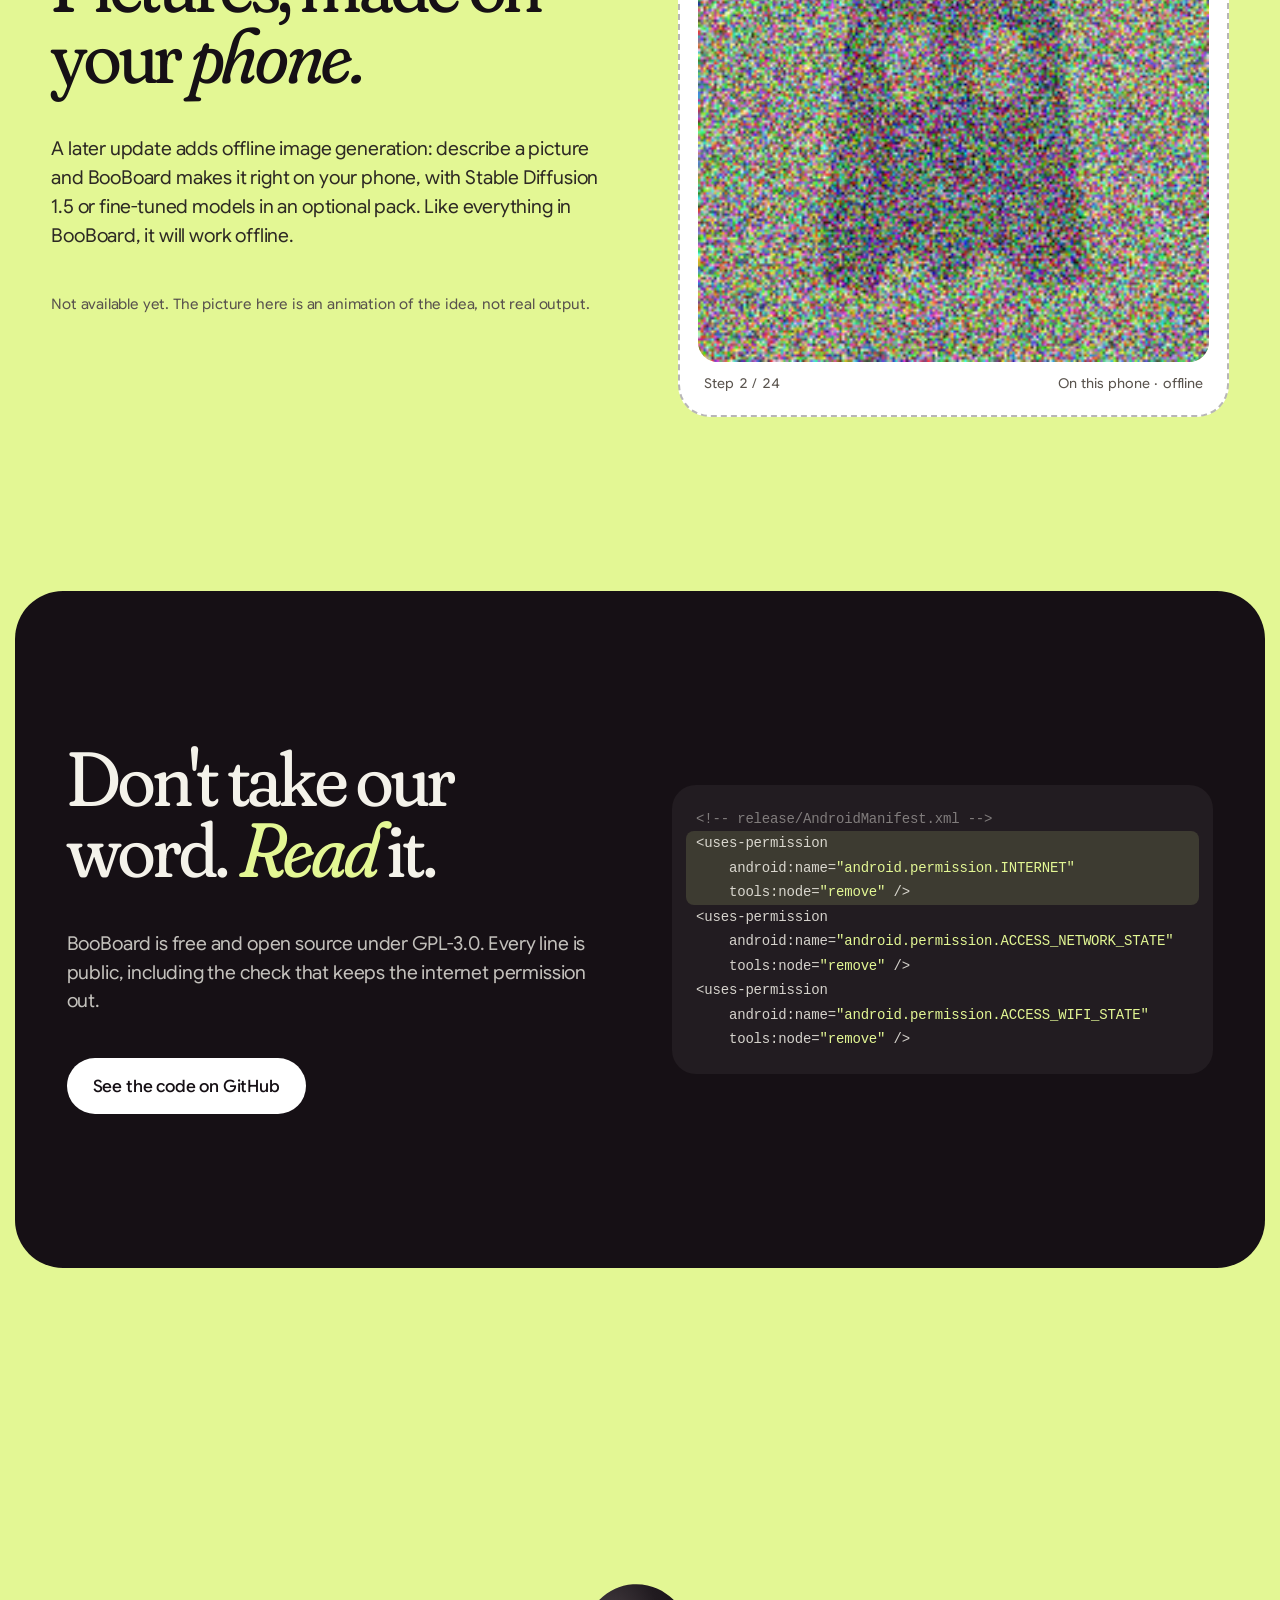
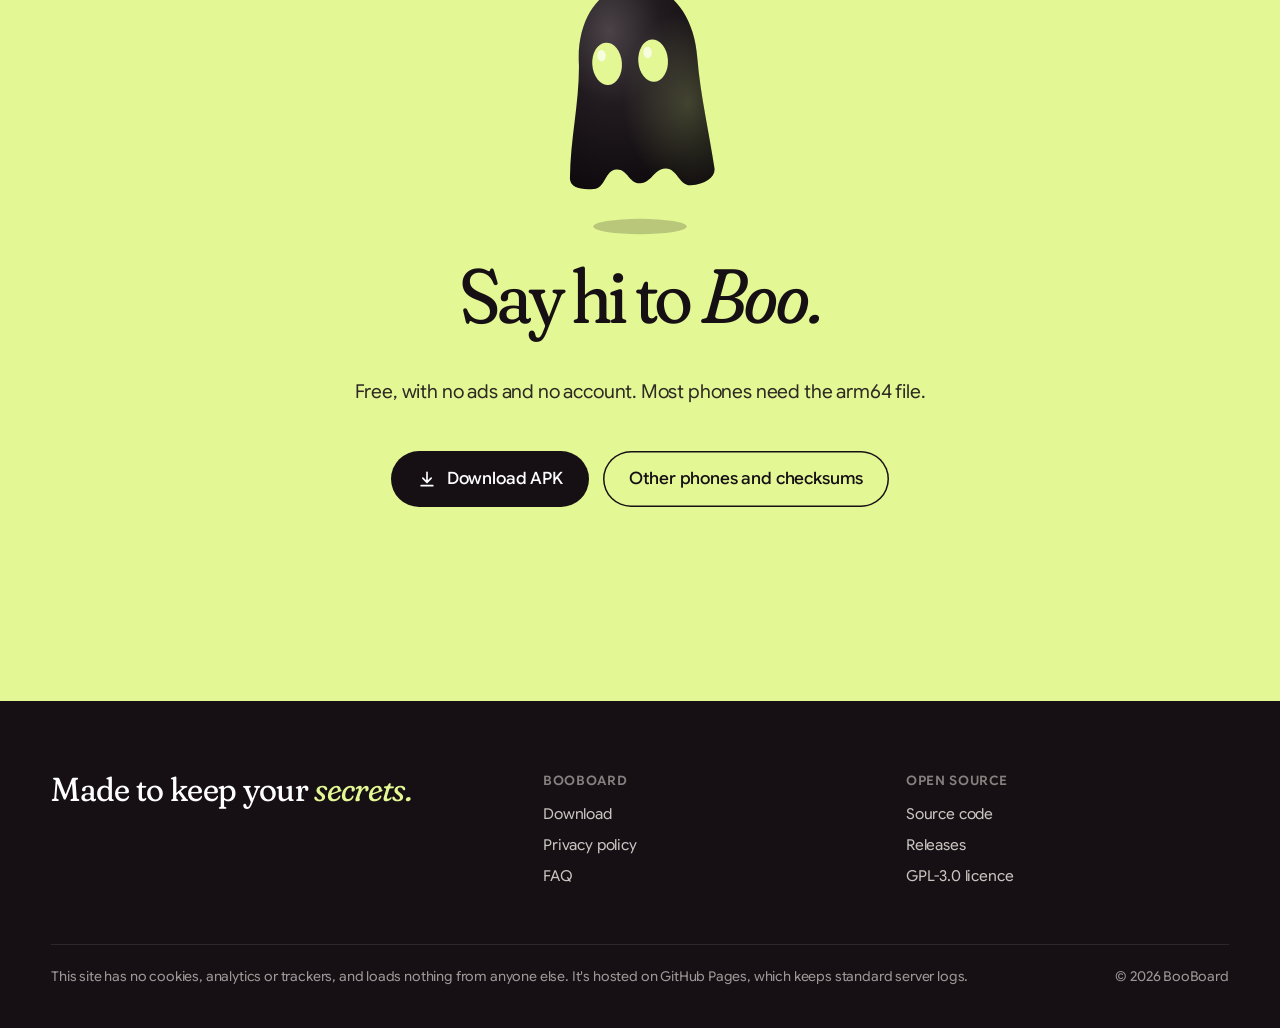
==== commit 57432335: "Phones: sea reaches the bottom of the screen On phones the hero is one screen tall and the sea carri" ====
--- a/index.html
+++ b/index.html
@@ -118,6 +118,7 @@
         <path d="M26 58h0M33 58h0M40 58h0M47 58h0M54 58h0" stroke-width="3.2"/>
       </g></g>
     </svg>
+    <div class="sea-fill" aria-hidden="true"></div>
   </div>
 </div>
 
--- a/assets/site.css
+++ b/assets/site.css
@@ -115,11 +115,18 @@
   .art { max-width: 760px; margin: 0 auto; width: 100%; }
 }
 /* phones: JS crops the drawing to its middle, so the people come out bigger */
+.sea-fill { display: none; }
+/* phones: the hero is exactly one screen tall and the sea carries on below the drawing to the bottom of the
+   screen (more drifting waves in it); its fade into the page sits just below the fold */
 @media (max-width: 600px) {
-  .hero { padding-bottom: 32px; }
-  .art { margin: 4px calc(-1 * var(--pad)) 0; width: auto; }
+  .hero { display: flex; flex-direction: column; align-items: stretch; min-height: calc(100svh - 76px); padding-bottom: 0; }
+  .art { margin: 4px calc(-1 * var(--pad)) 0; width: auto; flex: 1; display: flex; flex-direction: column; }
+  .art::after { content: ""; position: absolute; left: 0; right: 0; top: 100%; height: 56px; background: linear-gradient(#A9DDF7, rgba(169,221,247,0)); pointer-events: none; }
+  .isl { flex: none; display: block; -webkit-mask-image: none; mask-image: none; }
+  .sea-fill { display: block; flex: 1; margin-top: -1px; background: #A9DDF7 url("data:image/svg+xml,%3Csvg xmlns='http://www.w3.org/2000/svg' width='160' height='64'%3E%3Cpath d='M14 18q8-5 16 0t16 0t16 0M92 46q8-5 16 0t16 0' fill='none' stroke='%233E97CF' stroke-width='1.8' stroke-linecap='round'/%3E%3C/svg%3E") 0 6px / 160px 64px; animation: seaFill 10s linear infinite; }
   .isl .plane { --pf: 46px; }
 }
+@keyframes seaFill { to { background-position: 160px 6px; } }
 
 /* ---------- phone + placeholder keyboard ---------- */
 .phone { width: 320px; height: 656px; border-radius: 48px; background: #0E0A0D; padding: 9px; box-shadow: 0 40px 80px -30px rgba(22,16,21,.45), 0 2px 0 rgba(255,255,255,.08) inset; }
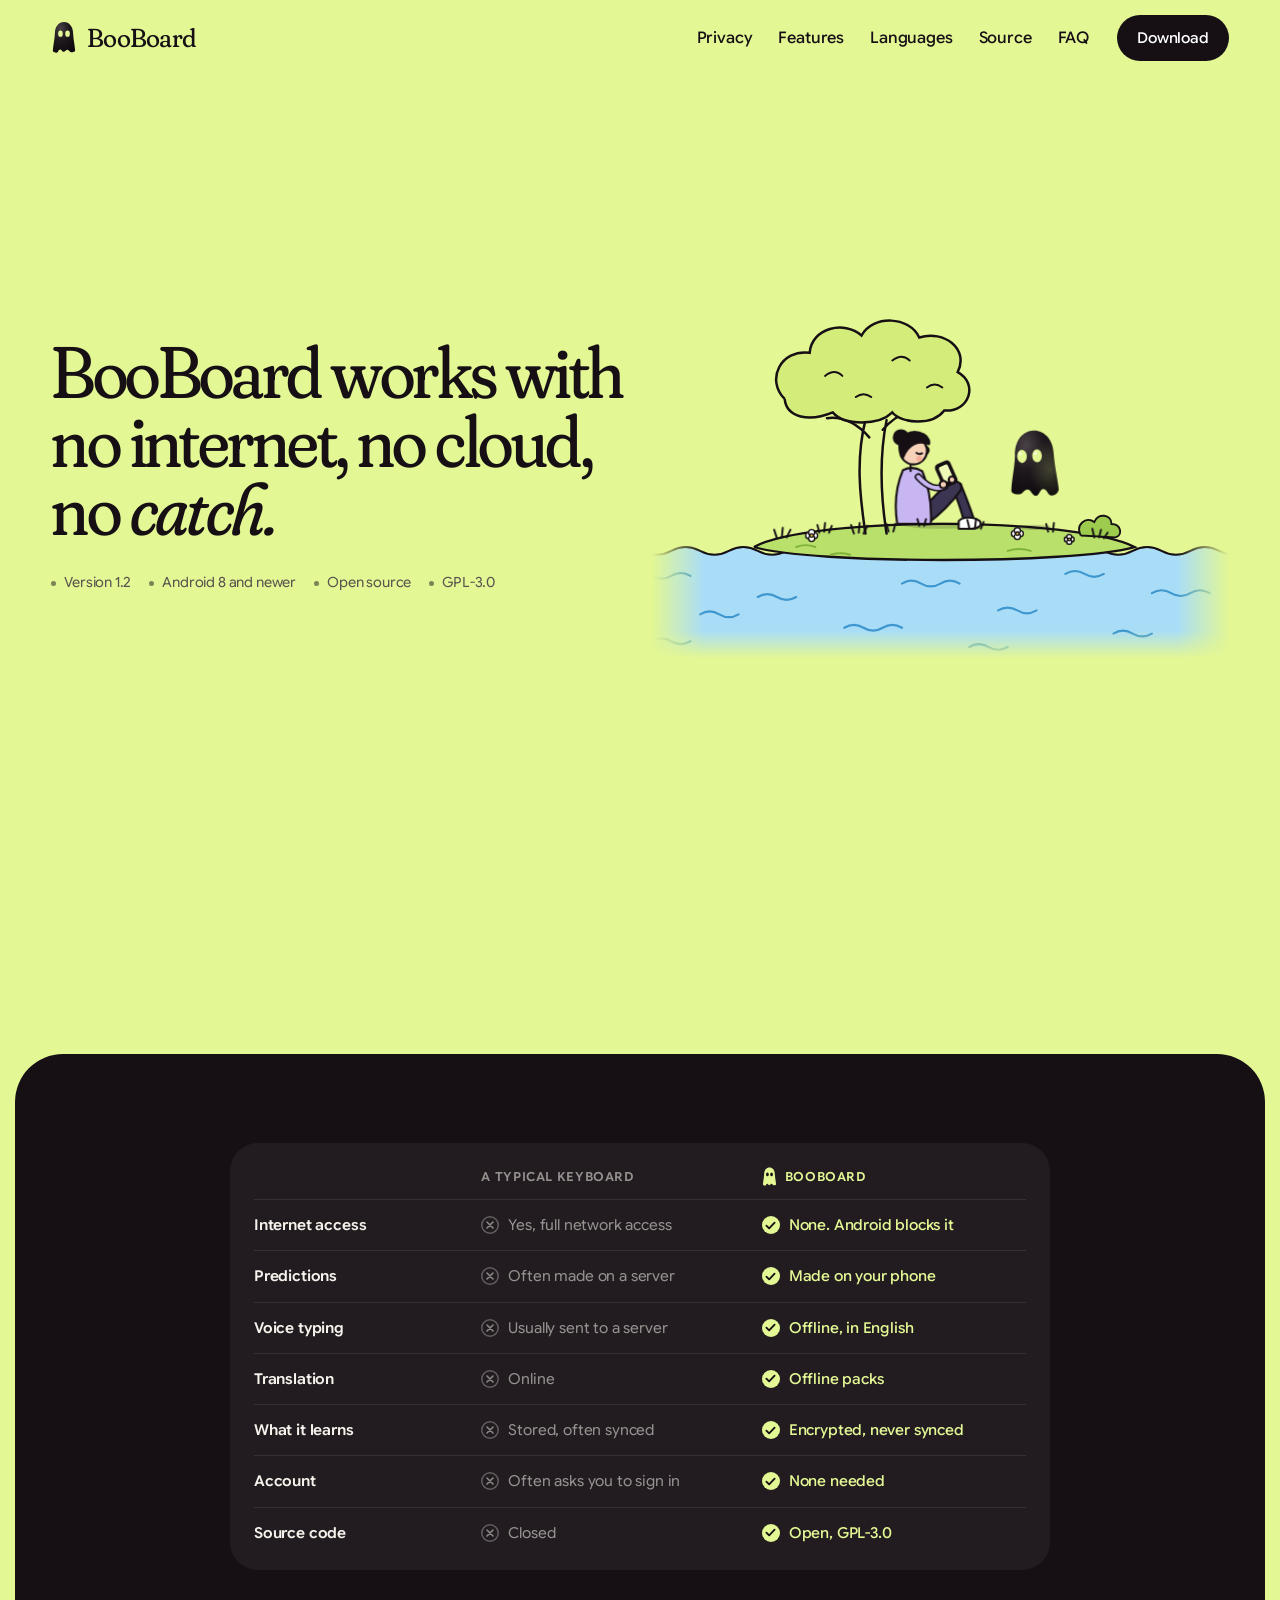
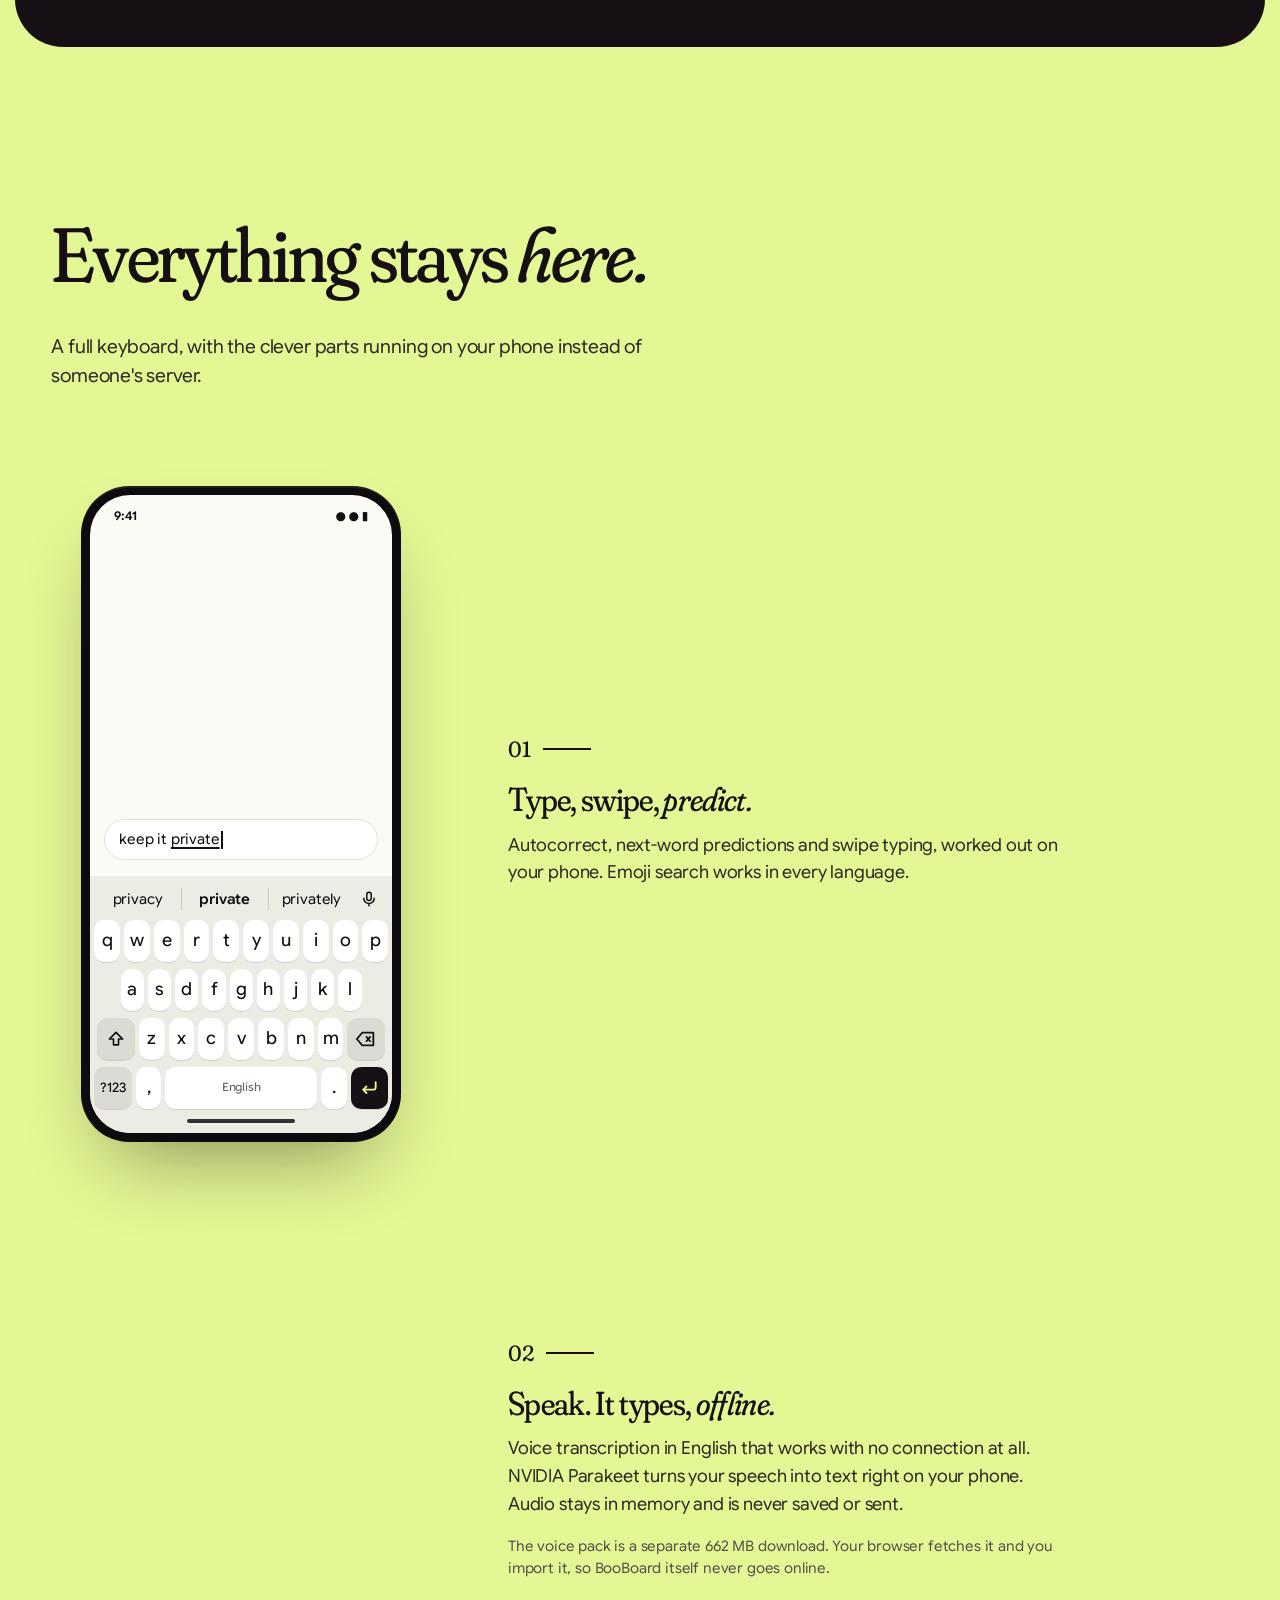
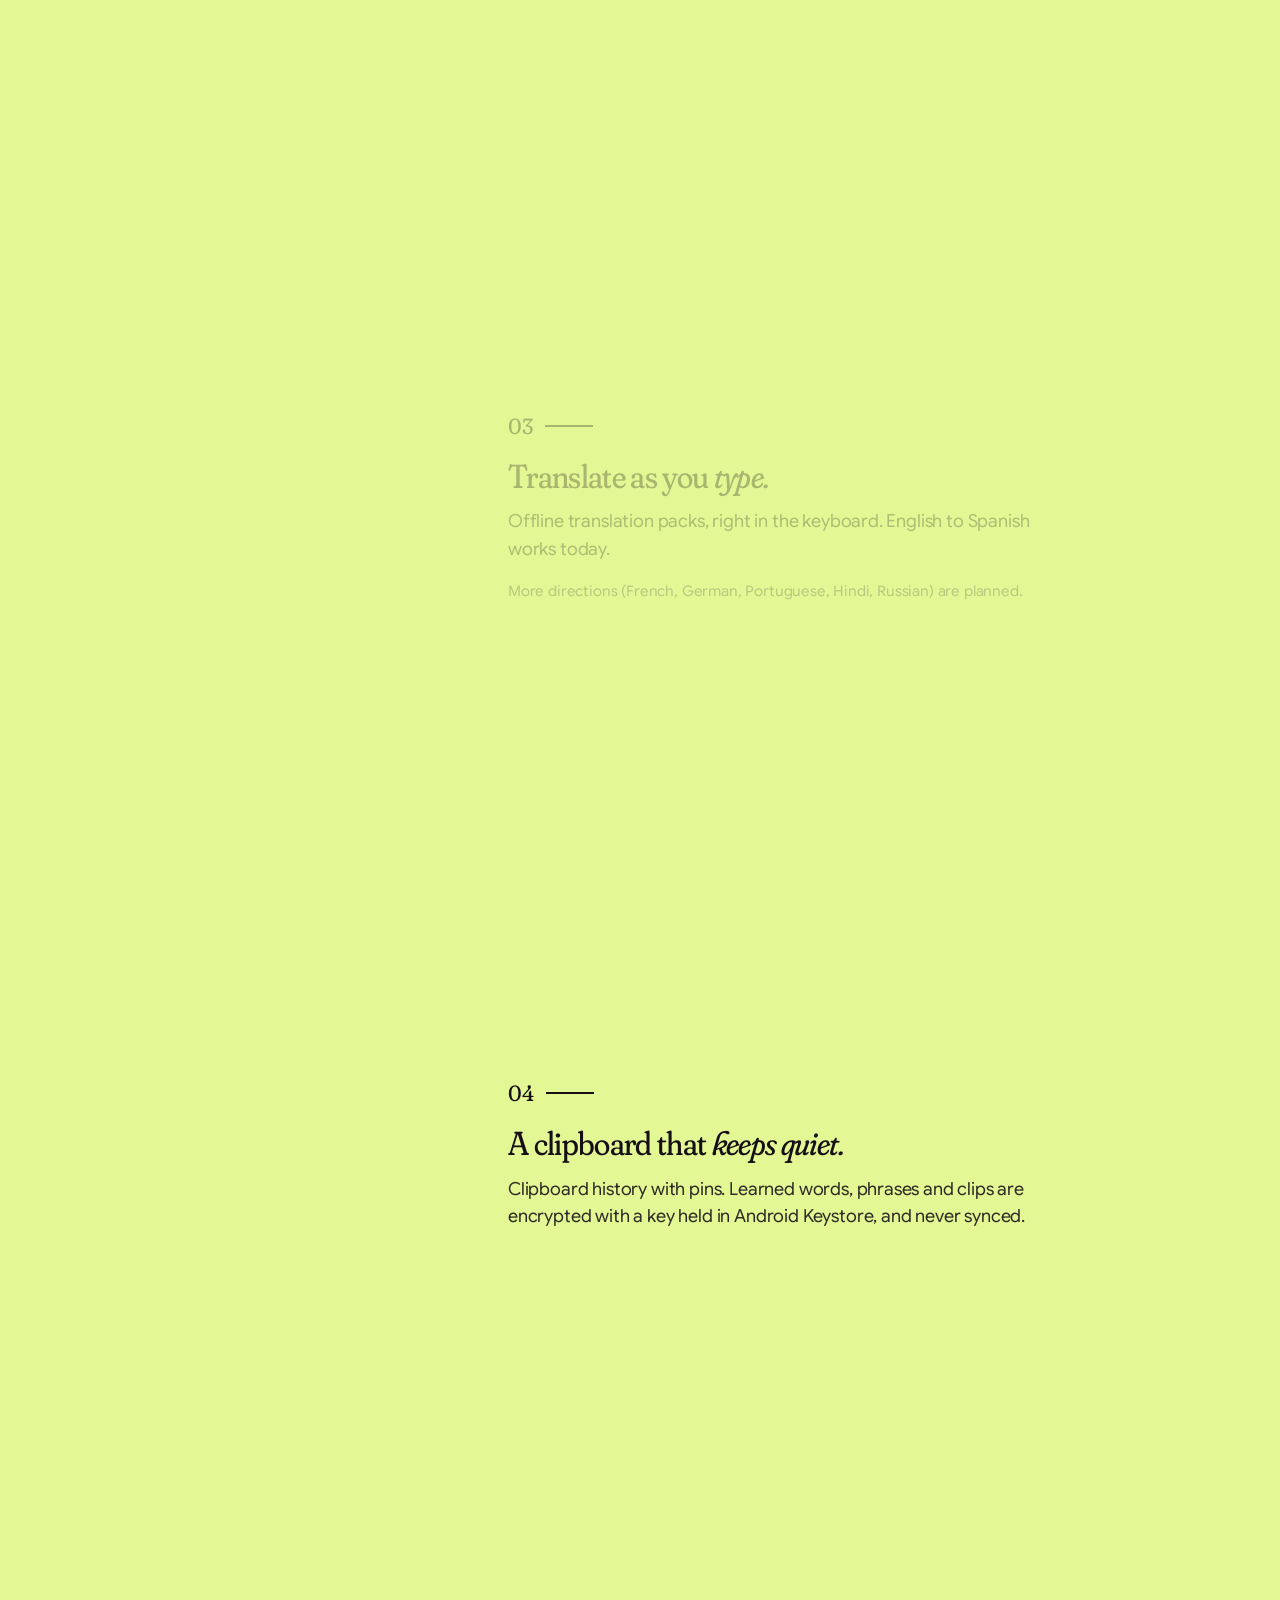
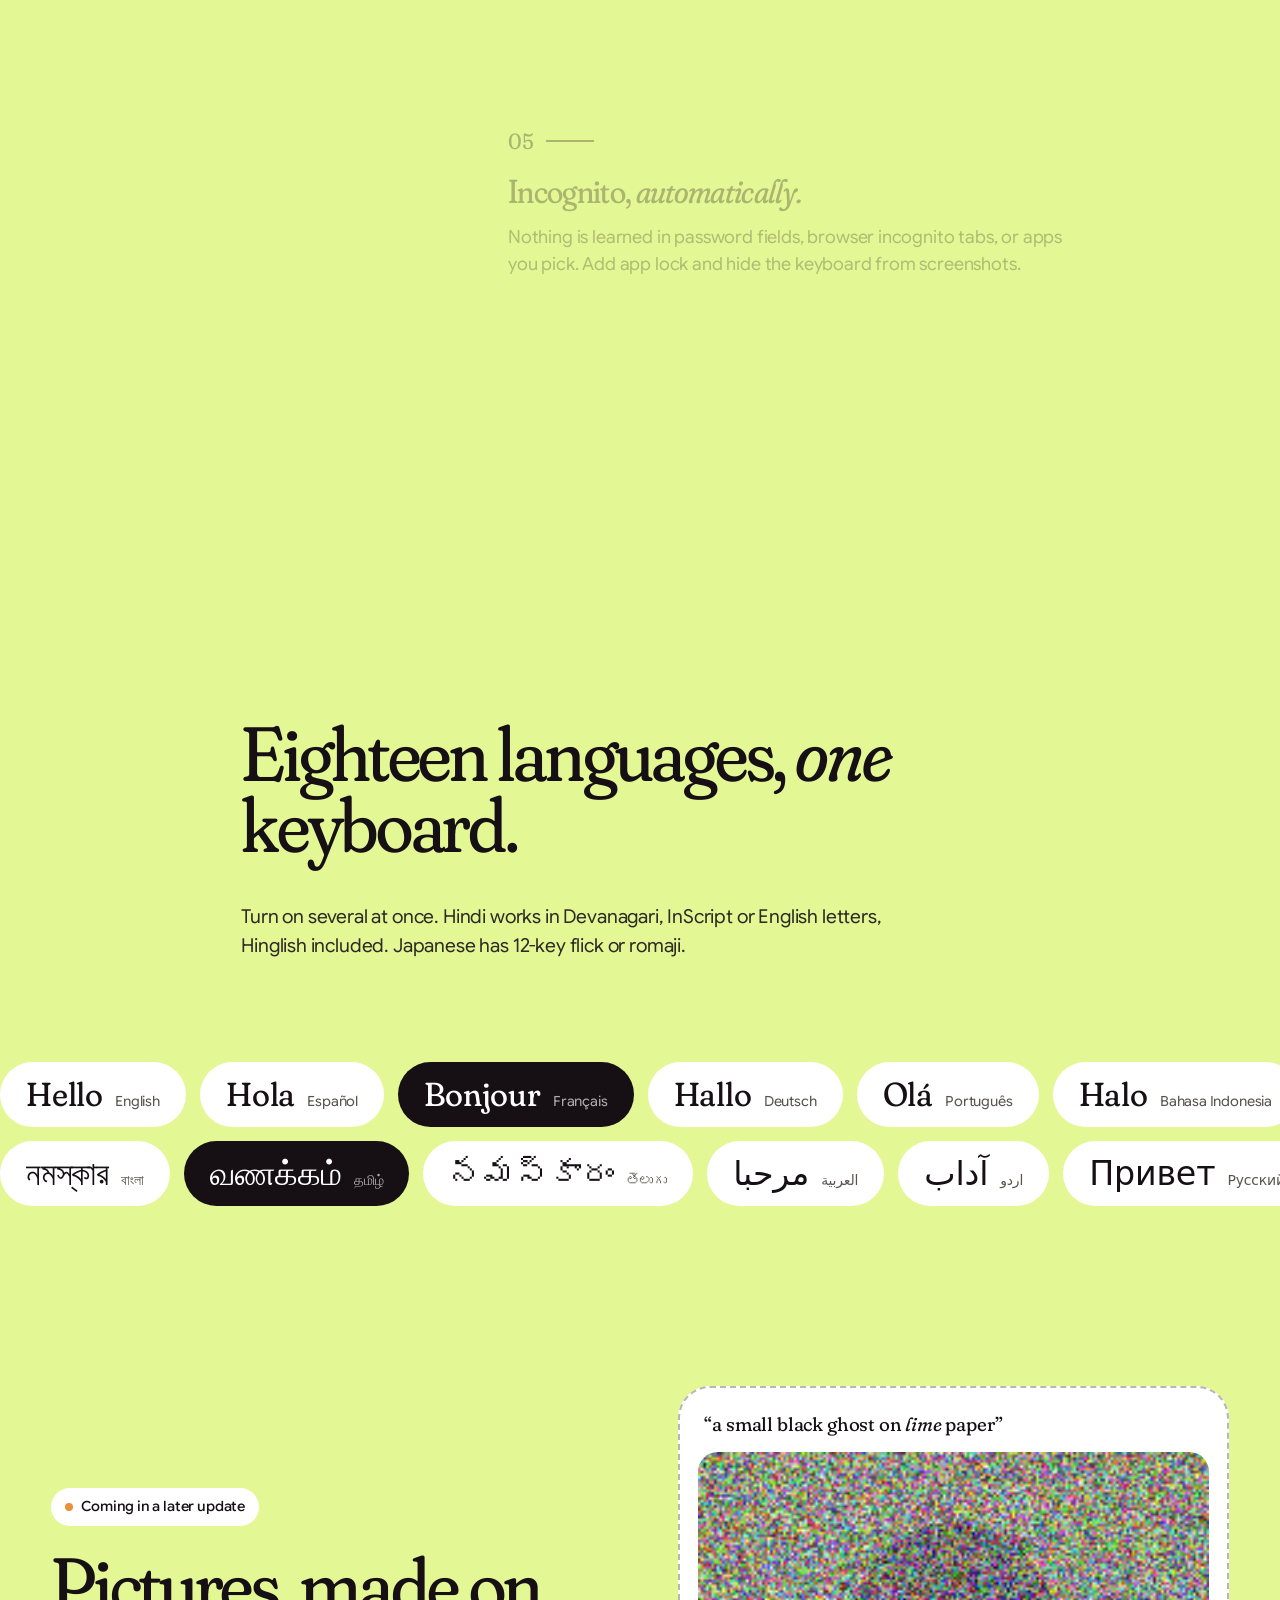
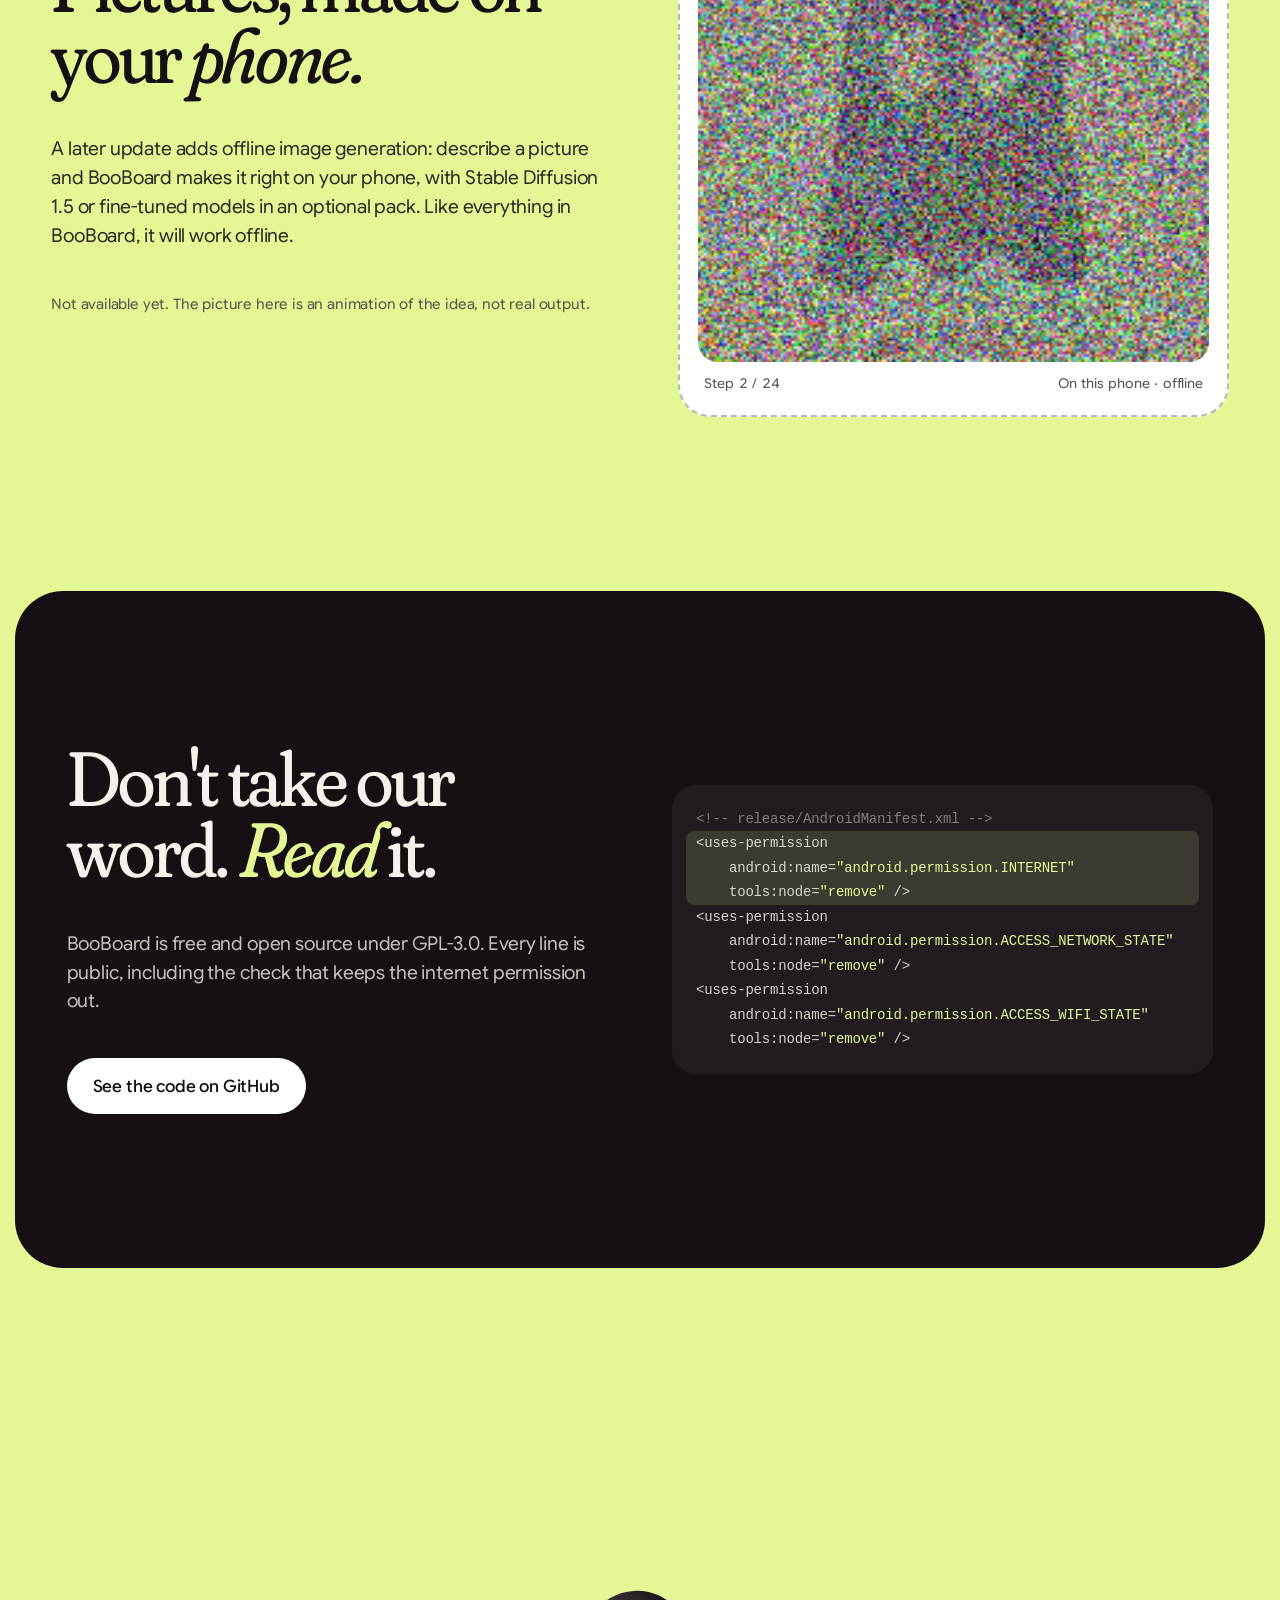
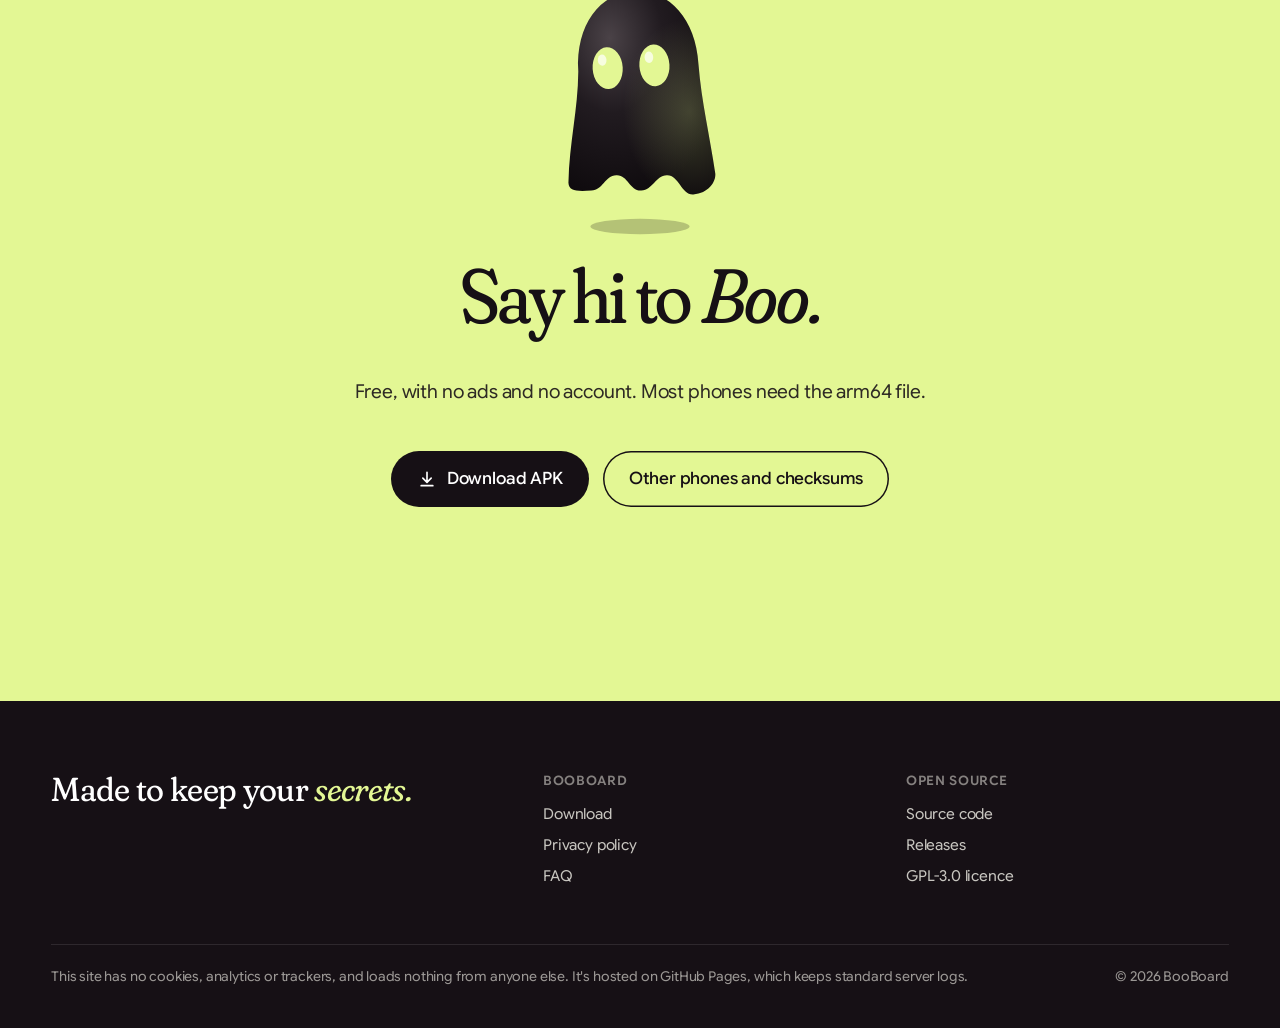
==== commit 4617cc71: "Undo the phone sea-to-bottom change Back to the 99e5f48 hero: the deeper sea with its soft fade and " ====
--- a/index.html
+++ b/index.html
@@ -118,7 +118,6 @@
         <path d="M26 58h0M33 58h0M40 58h0M47 58h0M54 58h0" stroke-width="3.2"/>
       </g></g>
     </svg>
-    <div class="sea-fill" aria-hidden="true"></div>
   </div>
 </div>
 
--- a/assets/site.css
+++ b/assets/site.css
@@ -115,18 +115,11 @@
   .art { max-width: 760px; margin: 0 auto; width: 100%; }
 }
 /* phones: JS crops the drawing to its middle, so the people come out bigger */
-.sea-fill { display: none; }
-/* phones: the hero is exactly one screen tall and the sea carries on below the drawing to the bottom of the
-   screen (more drifting waves in it); its fade into the page sits just below the fold */
 @media (max-width: 600px) {
-  .hero { display: flex; flex-direction: column; align-items: stretch; min-height: calc(100svh - 76px); padding-bottom: 0; }
-  .art { margin: 4px calc(-1 * var(--pad)) 0; width: auto; flex: 1; display: flex; flex-direction: column; }
-  .art::after { content: ""; position: absolute; left: 0; right: 0; top: 100%; height: 56px; background: linear-gradient(#A9DDF7, rgba(169,221,247,0)); pointer-events: none; }
-  .isl { flex: none; display: block; -webkit-mask-image: none; mask-image: none; }
-  .sea-fill { display: block; flex: 1; margin-top: -1px; background: #A9DDF7 url("data:image/svg+xml,%3Csvg xmlns='http://www.w3.org/2000/svg' width='160' height='64'%3E%3Cpath d='M14 18q8-5 16 0t16 0t16 0M92 46q8-5 16 0t16 0' fill='none' stroke='%233E97CF' stroke-width='1.8' stroke-linecap='round'/%3E%3C/svg%3E") 0 6px / 160px 64px; animation: seaFill 10s linear infinite; }
+  .hero { padding-bottom: 32px; }
+  .art { margin: 4px calc(-1 * var(--pad)) 0; width: auto; }
   .isl .plane { --pf: 46px; }
 }
-@keyframes seaFill { to { background-position: 160px 6px; } }
 
 /* ---------- phone + placeholder keyboard ---------- */
 .phone { width: 320px; height: 656px; border-radius: 48px; background: #0E0A0D; padding: 9px; box-shadow: 0 40px 80px -30px rgba(22,16,21,.45), 0 2px 0 rgba(255,255,255,.08) inset; }
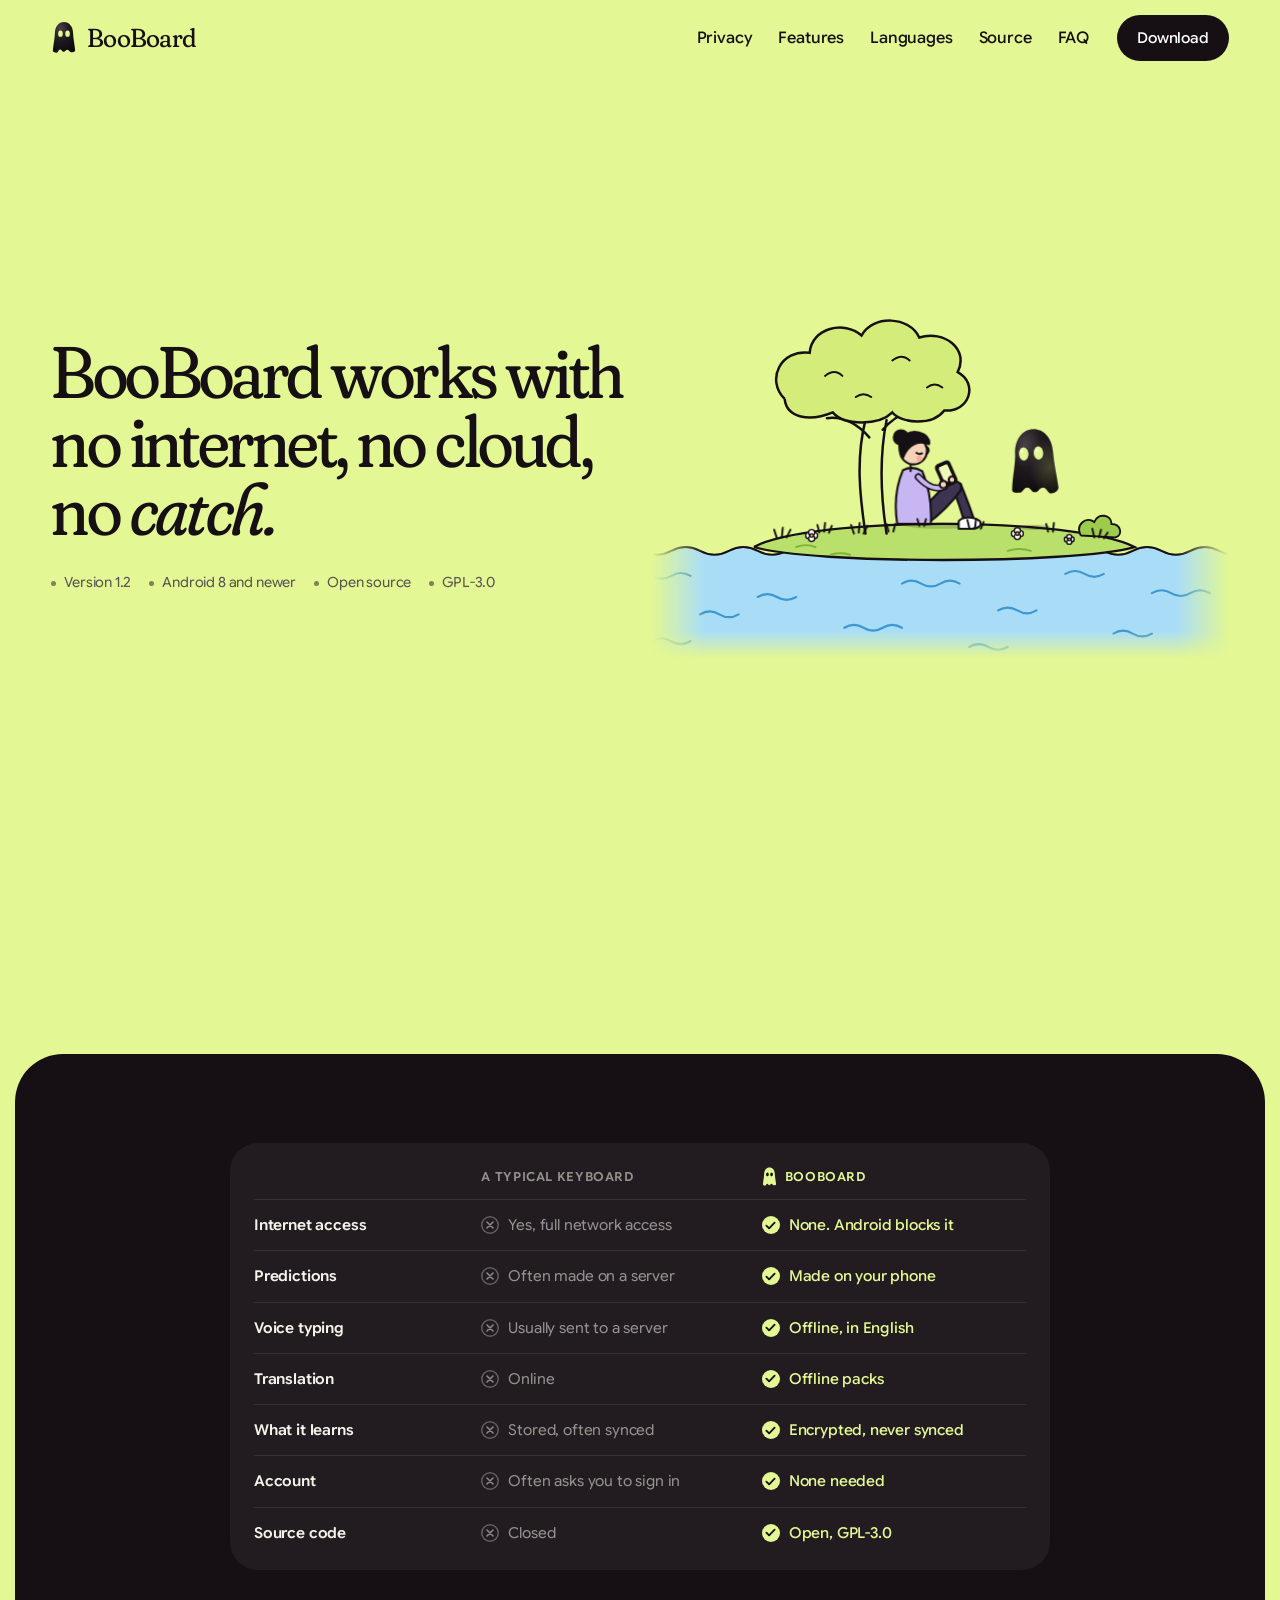
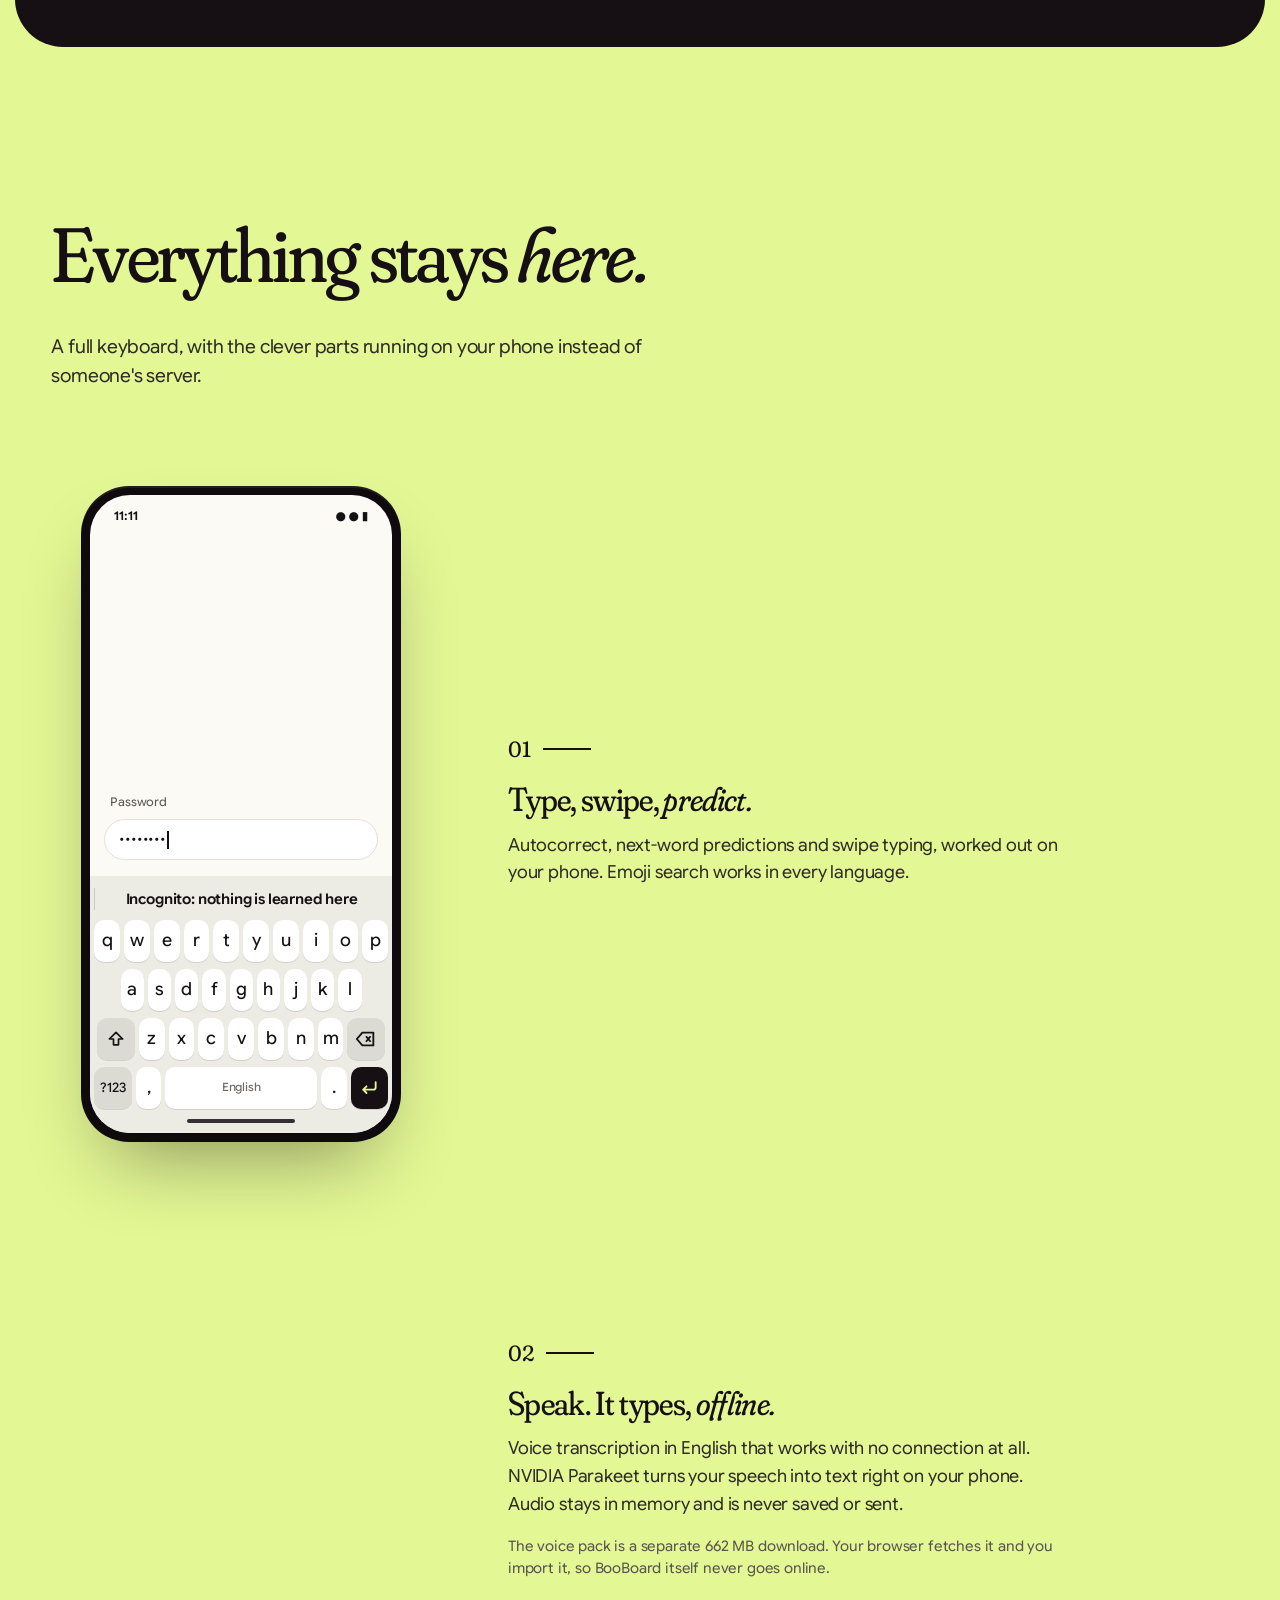
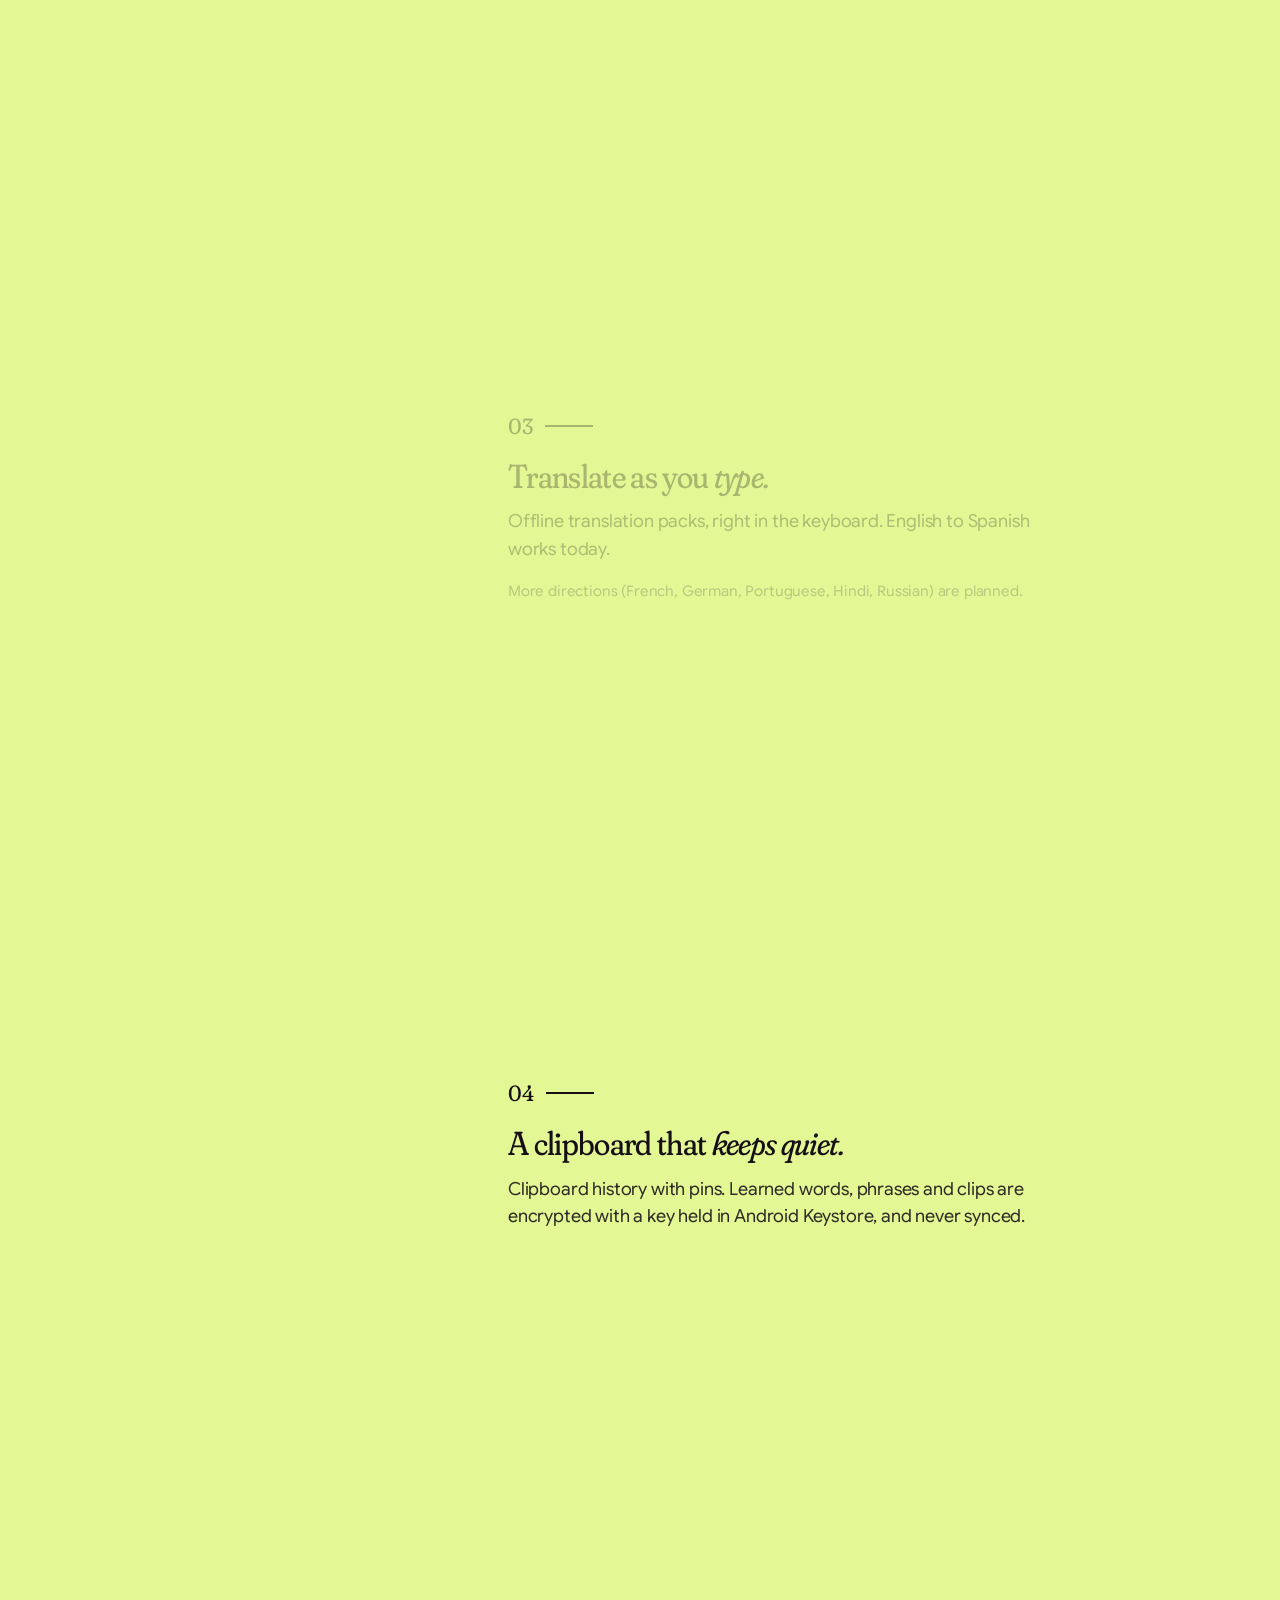
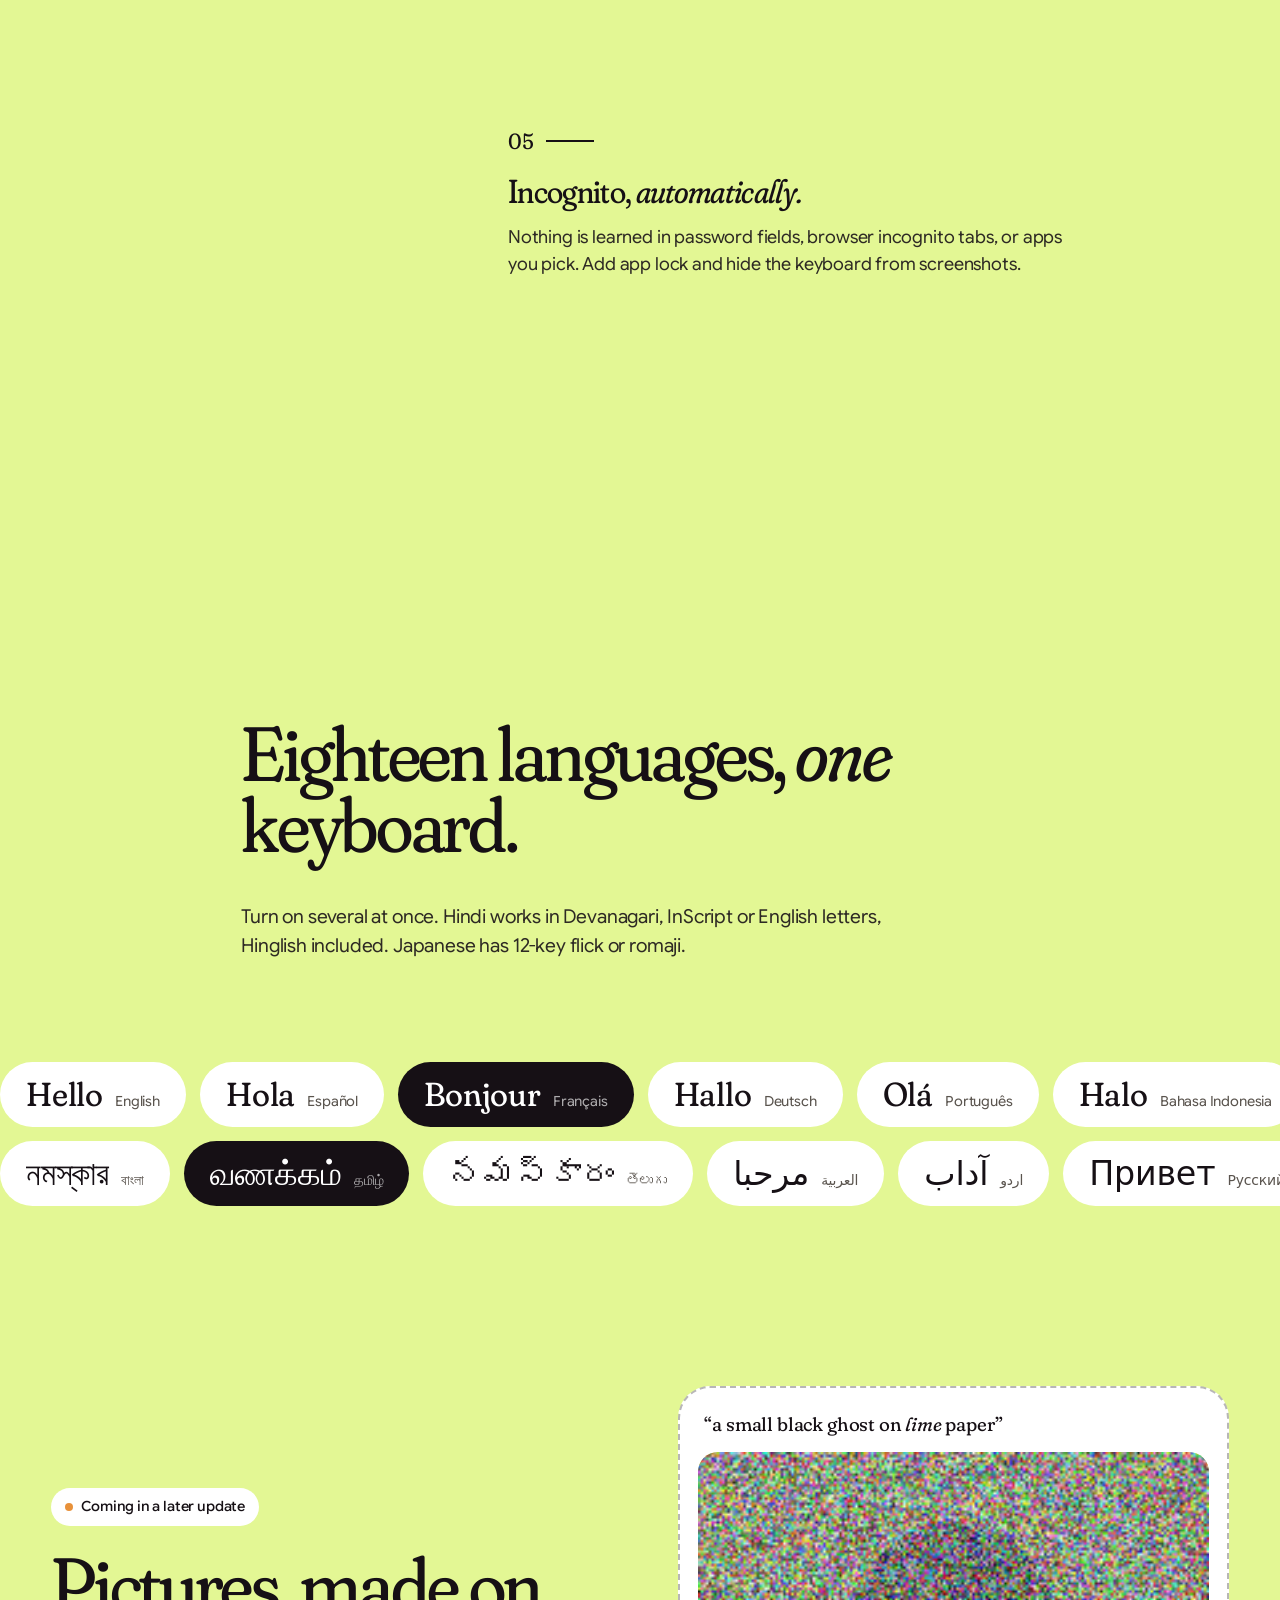
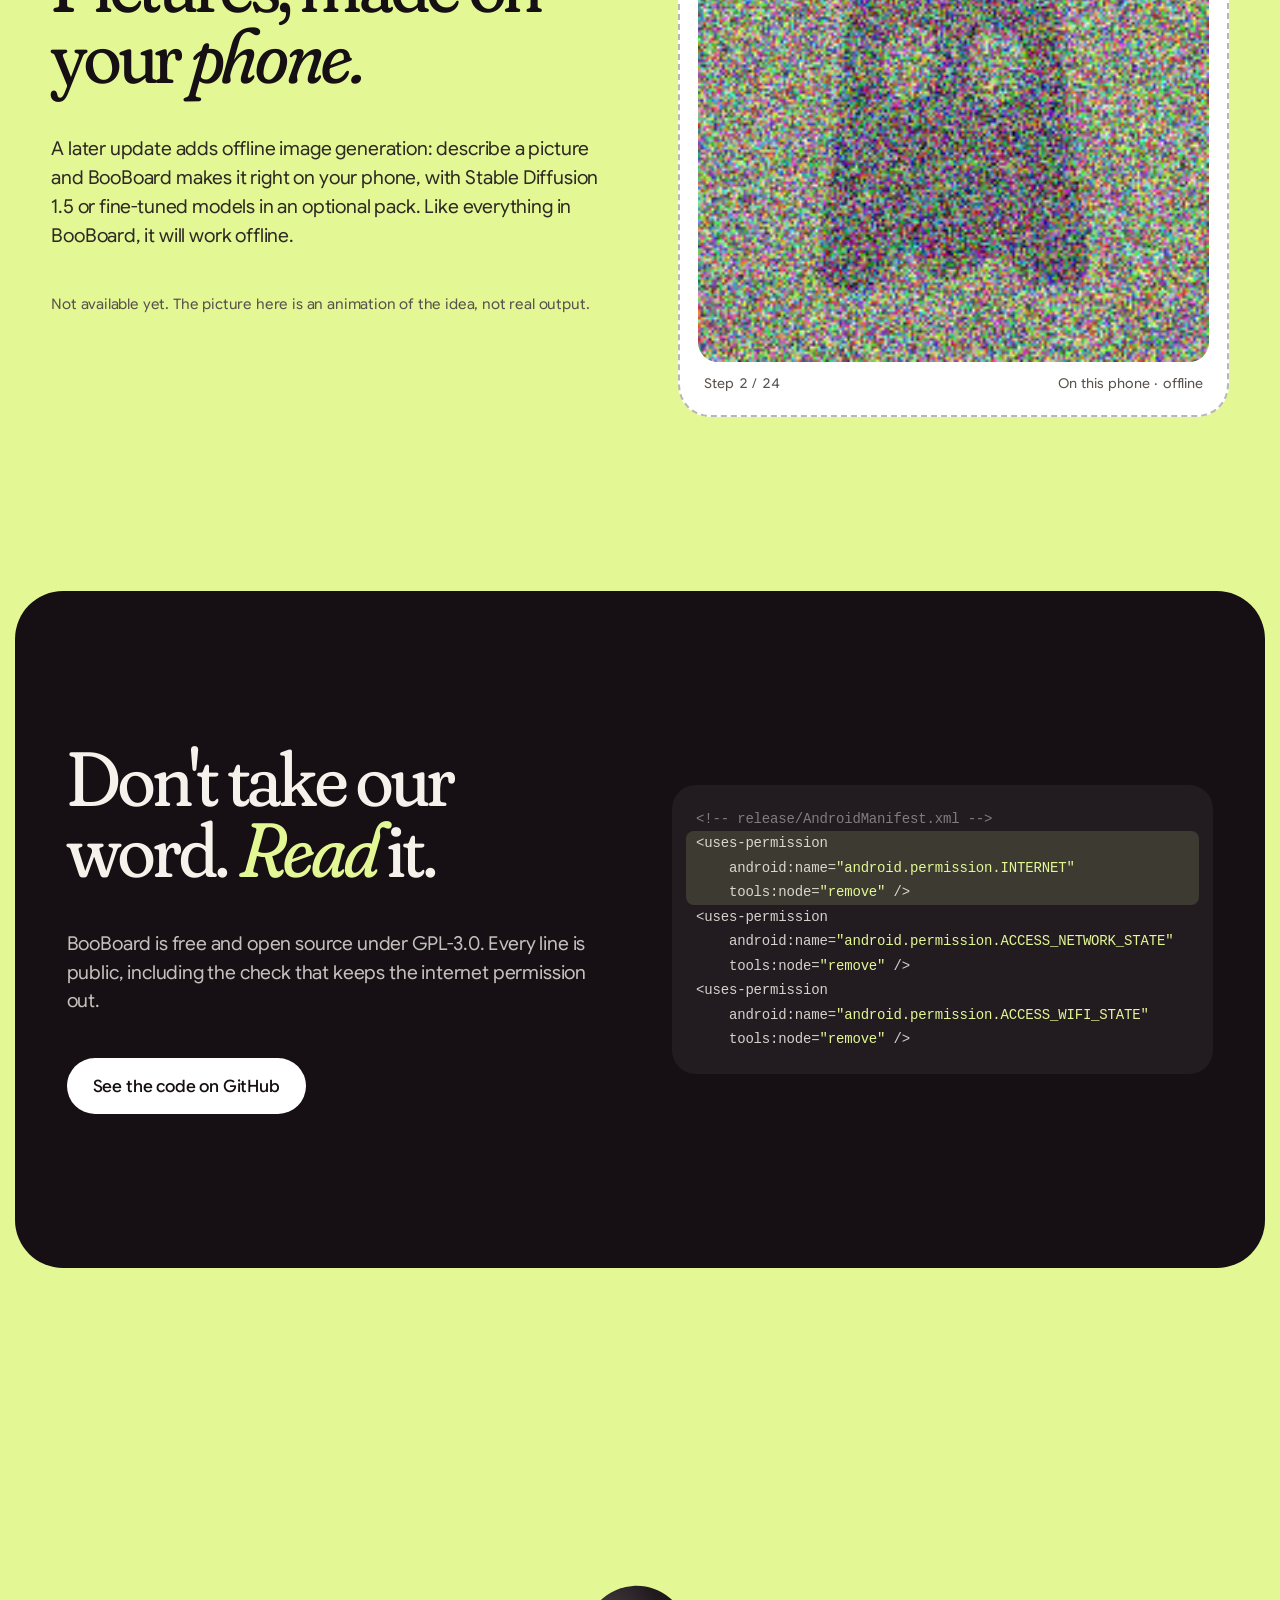
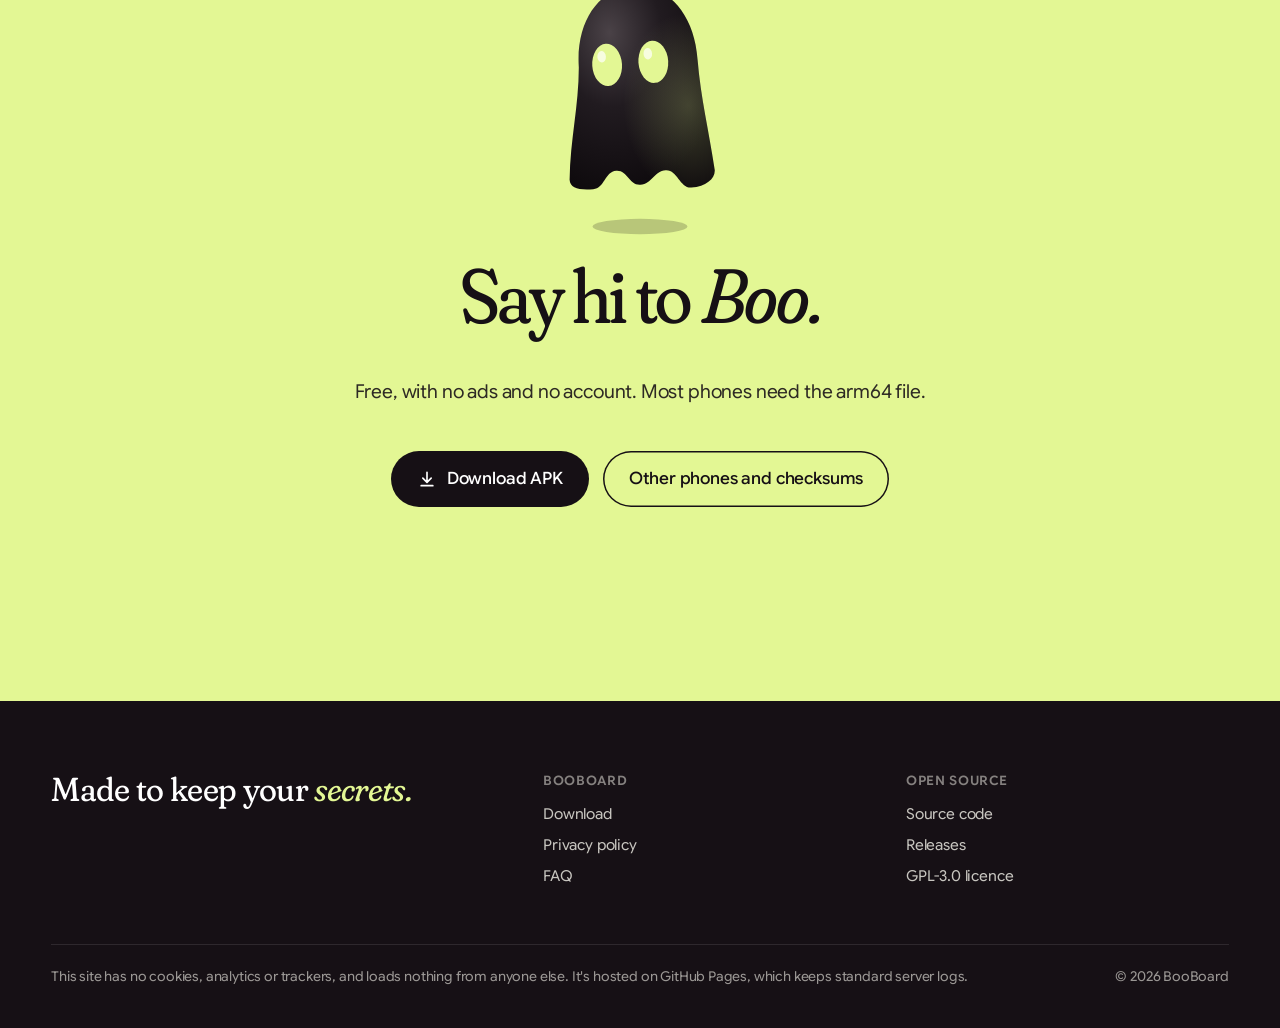
==== commit cf6b1938: "Light mode only; phone clock shows 11:11 - Every page declares color-scheme "only light" (meta tag a" ====
--- a/index.html
+++ b/index.html
@@ -3,6 +3,7 @@
 <head>
 <meta charset="utf-8">
 <meta name="viewport" content="width=device-width, initial-scale=1">
+<meta name="color-scheme" content="only light">
 <meta http-equiv="Content-Security-Policy" content="default-src 'none'; script-src 'self'; style-src 'self' 'unsafe-inline'; img-src 'self' data:; font-src 'self'; connect-src 'none'; base-uri 'none'; form-action 'none'; manifest-src 'self'">
 <meta name="referrer" content="no-referrer">
 <title>BooBoard: the private, offline Android keyboard</title>
--- a/assets/site.css
+++ b/assets/site.css
@@ -12,6 +12,9 @@
   --pad: clamp(20px, 4vw, 56px);
   --ease: cubic-bezier(.2,.8,.2,1);
 }
+/* light only: no dark mode, and browsers that force-darken pages (Chrome "darken websites", Samsung Internet,
+   Opera) are told to leave our colours alone */
+:root { color-scheme: only light; }
 * { box-sizing: border-box; }
 html { scroll-behavior: smooth; }
 body { margin: 0; background: var(--lime); color: var(--ink); font: 400 17px/1.55 GSF, system-ui, sans-serif; letter-spacing: -0.01em; -webkit-font-smoothing: antialiased; overflow-x: hidden; }
